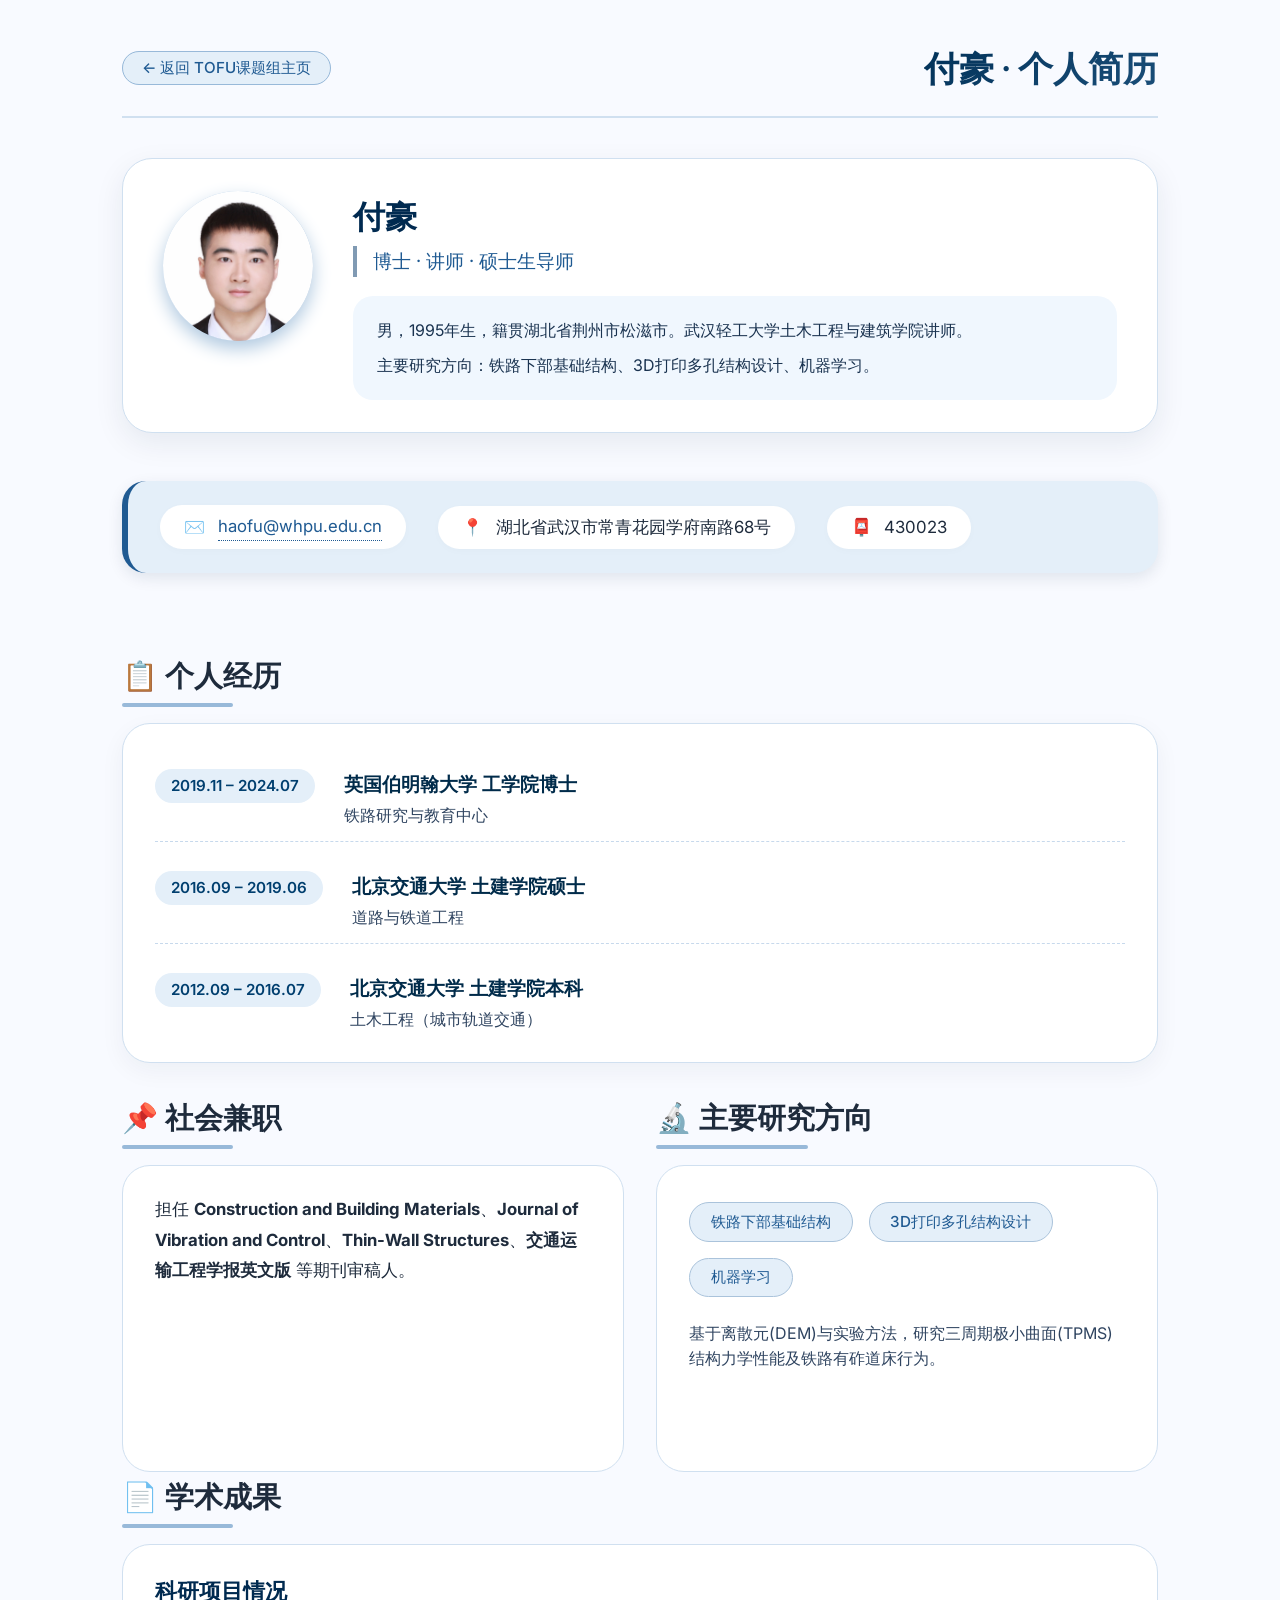
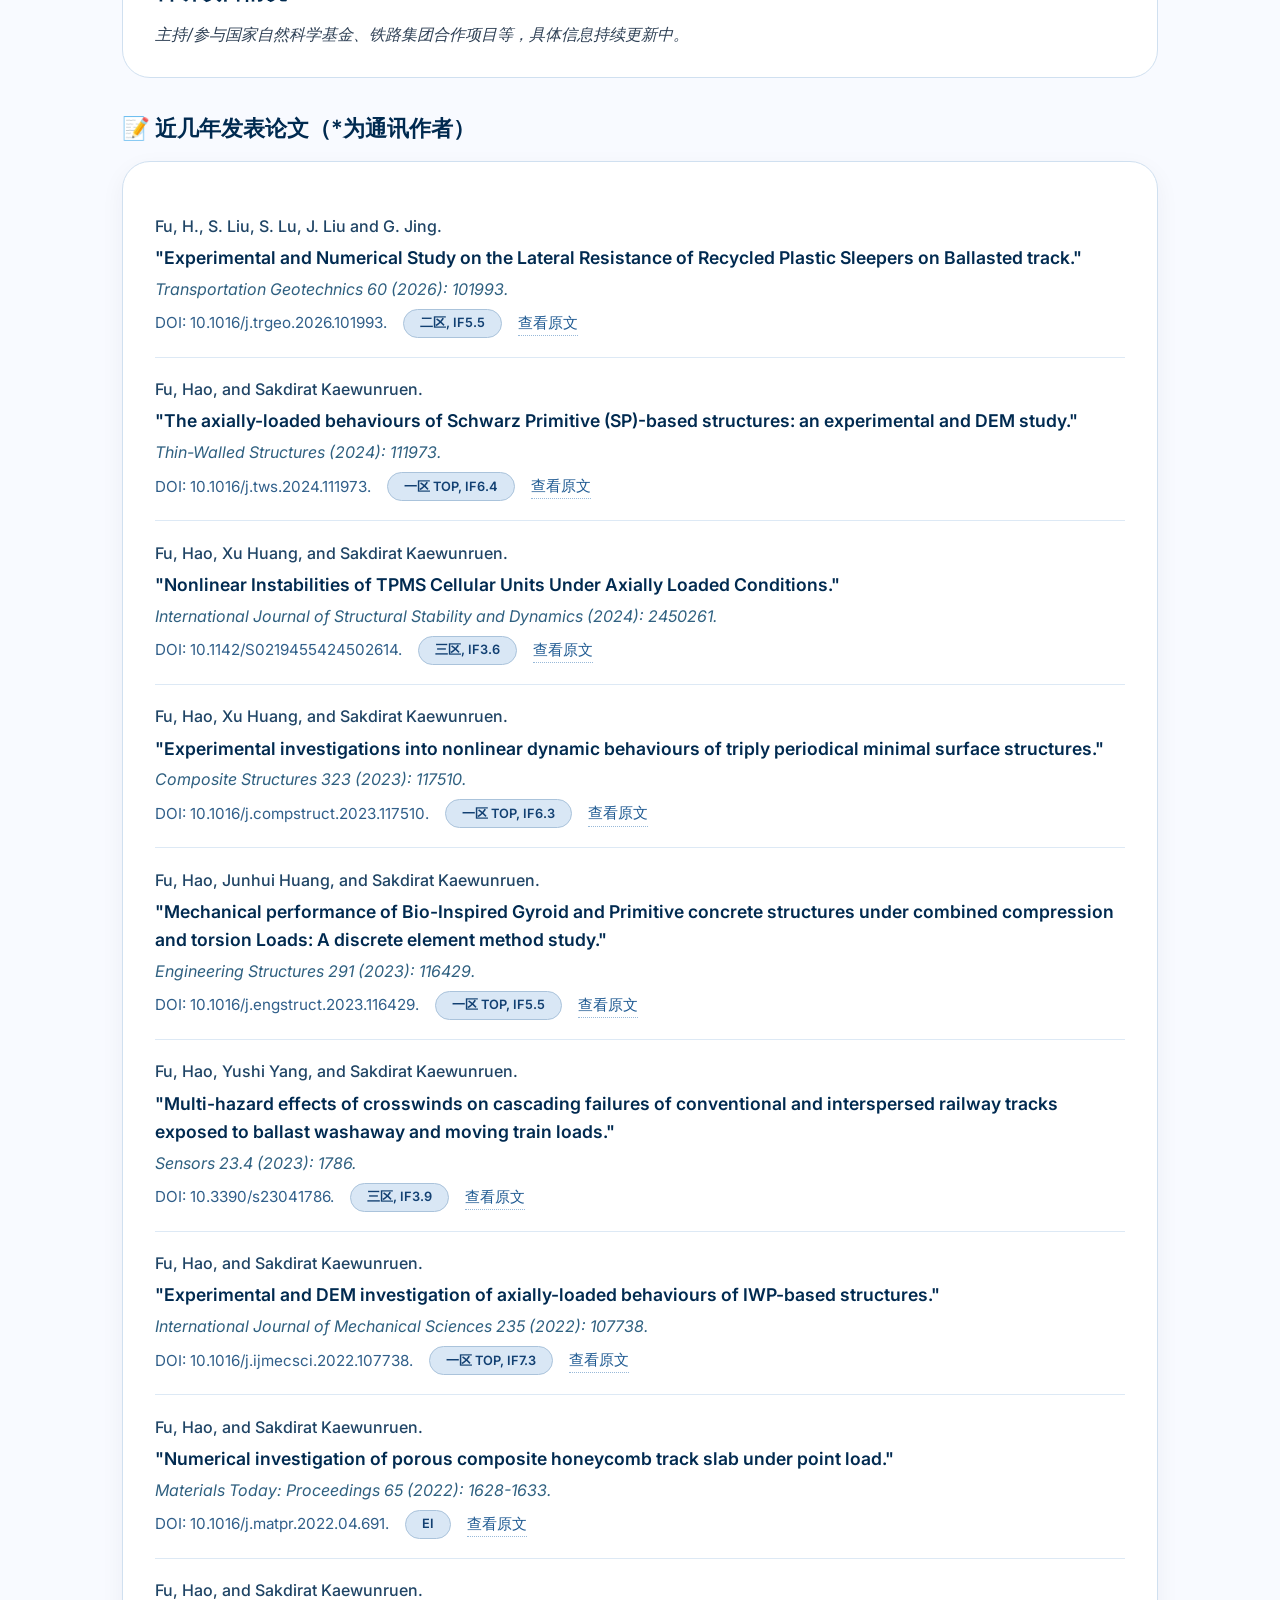
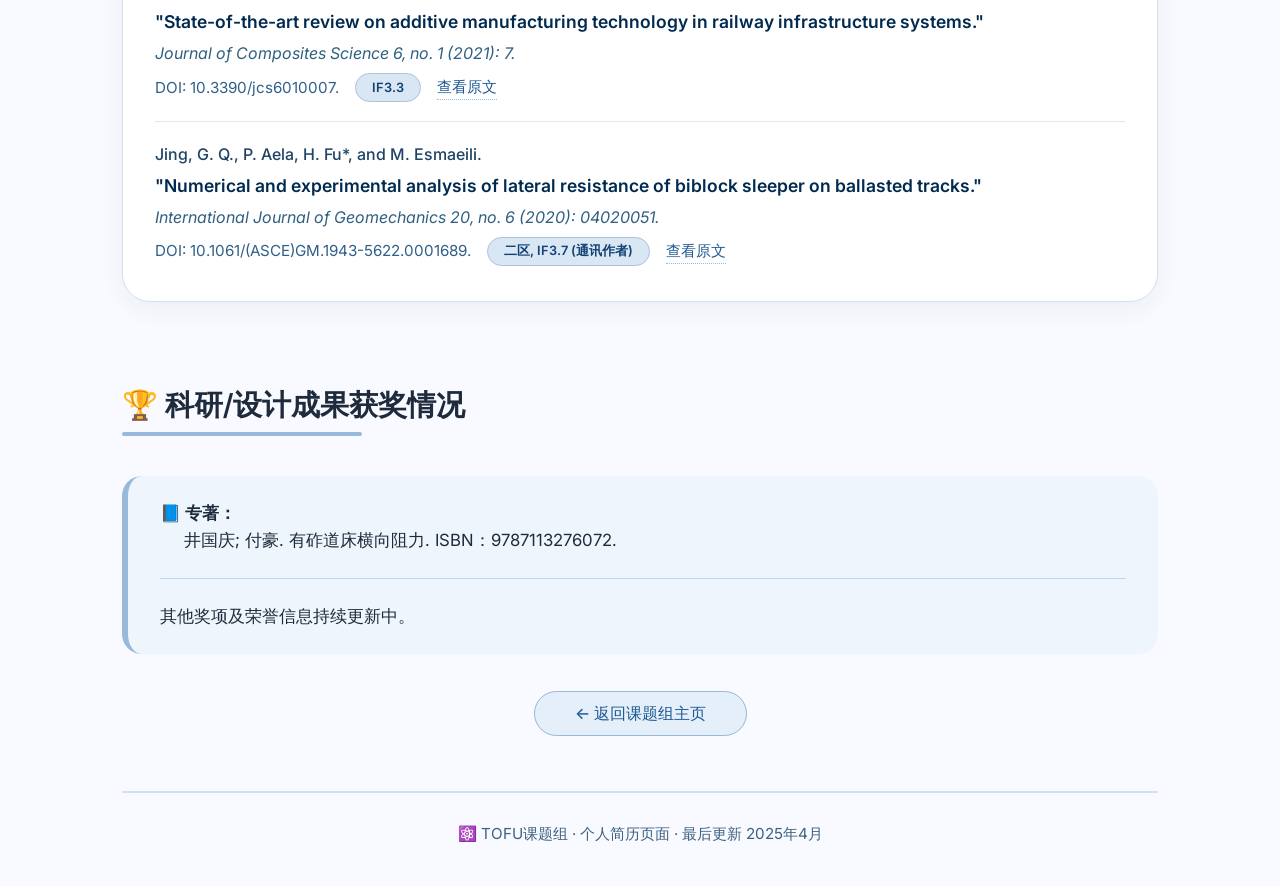
==== CV/fuhao.html @ 88d1ca28 "Update fuhao.html" ====
<!DOCTYPE html>
<html lang="en">
<head>
    <meta charset="UTF-8">
    <meta name="viewport" content="width=device-width, initial-scale=1.0">
    <title>付豪 · 个人简历 | TOFU课题组</title>
    <!-- 学术感字体 -->
    <link rel="preconnect" href="https://fonts.googleapis.com">
    <link rel="preconnect" href="https://fonts.gstatic.com" crossorigin>
    <link href="https://fonts.googleapis.com/css2?family=Inter:opsz,wght@14..32,300..700&family=Source+Serif+4:opsz@8..60&display=swap" rel="stylesheet">
    <style>
        * {
            margin: 0;
            padding: 0;
            box-sizing: border-box;
        }
        body {
            font-family: 'Inter', sans-serif;
            background-color: #f8faff;
            color: #1e2b3c;
            line-height: 1.6;
            scroll-behavior: smooth;
        }
        .container {
            max-width: 1100px;
            margin: 0 auto;
            padding: 2.5rem 2rem;
        }
        /* 头部标识 & 返回链接 */
        .top-bar {
            display: flex;
            justify-content: space-between;
            align-items: center;
            margin-bottom: 2.5rem;
            border-bottom: 2px solid #d0e0f0;
            padding-bottom: 1.2rem;
        }
        .lab-home a {
            font-weight: 500;
            color: #1f5a92;
            text-decoration: none;
            background: #e4eff9;
            padding: 0.4rem 1.2rem;
            border-radius: 40px;
            font-size: 0.95rem;
            border: 1px solid #98b9d9;
            transition: 0.15s;
        }
        .lab-home a:hover {
            background: #1f5a92;
            color: white;
        }
        .page-title h1 {
            font-size: 2.2rem;
            font-weight: 600;
            background: linear-gradient(145deg, #003057, #1b4f7a);
            -webkit-background-clip: text;
            -webkit-text-fill-color: transparent;
            background-clip: text;
        }
        /* 名片区域 */
        .profile-header {
            display: flex;
            flex-wrap: wrap;
            gap: 2.5rem;
            margin-bottom: 3rem;
            background: white;
            border-radius: 30px;
            padding: 2rem 2.5rem;
            box-shadow: 0 10px 30px rgba(0,35,65,0.08);
            border: 1px solid #d0e0f0;
        }
        .profile-avatar {
            width: 150px;
            height: 150px;
            border-radius: 50%;
            background: linear-gradient(135deg, #b5d1ec, #779fc7);
            display: flex;
            align-items: center;
            justify-content: center;
            color: white;
            font-size: 4rem;
            font-weight: 400;
            box-shadow: 0 8px 18px #b0c9e0;
            flex-shrink: 0;
            overflow: hidden;
        }
        .profile-avatar img {
            width: 100%;
            height: 100%;
            object-fit: cover;
        }
        .profile-info {
            flex: 1;
        }
        .profile-info h2 {
            font-size: 2rem;
            font-weight: 600;
            margin-bottom: 0.3rem;
            color: #002a50;
        }
        .profile-info .subtitle {
            font-size: 1.2rem;
            color: #1f5a92;
            font-weight: 400;
            margin-bottom: 1.2rem;
            border-left: 4px solid #809ab3;
            padding-left: 1rem;
        }
        .profile-desc {
            background: #f0f7fe;
            padding: 1rem 1.5rem;
            border-radius: 20px;
            font-size: 1rem;
            color: #1a3350;
            line-height: 1.7;
        }
        .profile-desc p {
            margin: 0.3rem 0;
        }
        /* 联系方式卡片 */
        .contact-card {
            background: #e4eff9;
            border-radius: 24px;
            padding: 1.5rem 2rem;
            margin-bottom: 2.5rem;
            border-left: 6px solid #1f5a92;
            display: flex;
            flex-wrap: wrap;
            gap: 2rem;
            align-items: center;
            justify-content: flex-start;
            box-shadow: 0 5px 15px rgba(0,40,70,0.1);
        }
        .contact-item {
            display: flex;
            align-items: center;
            gap: 0.8rem;
            font-size: 1.05rem;
            background: white;
            padding: 0.5rem 1.5rem;
            border-radius: 40px;
            box-shadow: 0 2px 8px rgba(0,0,0,0.02);
        }
        .contact-item span:first-child {
            font-weight: 600;
            color: #003f6f;
        }
        .contact-item a {
            color: #1f5a92;
            text-decoration: none;
            border-bottom: 1px dotted;
        }
        .contact-item a:hover {
            color: #003057;
        }
        /* 通用章节 */
        .section-title {
            font-size: 1.8rem;
            font-weight: 600;
            margin: 2.5rem 0 1.5rem 0;
            position: relative;
            display: inline-block;
        }
        .section-title:after {
            content: '';
            position: absolute;
            bottom: -8px;
            left: 0;
            width: 70%;
            height: 4px;
            background: #98b9d9;
            border-radius: 4px;
        }
        /* 经历卡片 */
        .exp-grid {
            display: flex;
            flex-direction: column;
            gap: 1rem;
            background: white;
            border-radius: 28px;
            padding: 2rem 2rem 1rem;
            box-shadow: 0 8px 25px rgba(0,35,65,0.05);
            border: 1px solid #d0e0f0;
        }
        .exp-item {
            display: flex;
            gap: 1.8rem;
            padding: 0.8rem 0;
            border-bottom: 1px dashed #c7d9ec;
        }
        .exp-item:last-child {
            border-bottom: none;
        }
        .exp-date {
            min-width: 150px;
            font-weight: 600;
            color: #003f6f;
            background: #e4eff9;
            padding: 0.3rem 1rem;
            border-radius: 30px;
            height: fit-content;
            text-align: center;
            font-size: 0.95rem;
        }
        .exp-content {
            flex: 1;
        }
        .exp-content h3 {
            font-size: 1.2rem;
            font-weight: 600;
            margin-bottom: 0.2rem;
            color: #002b4a;
        }
        .exp-content p {
            color: #2f4460;
        }
        /* 研究方向标签 */
        .research-tags {
            display: flex;
            flex-wrap: wrap;
            gap: 1rem;
            margin-top: 0.5rem;
        }
        .tag {
            background: #e4eff9;
            color: #1f5a92;
            padding: 0.4rem 1.3rem;
            border-radius: 40px;
            font-weight: 500;
            font-size: 0.95rem;
            border: 1px solid #aac3db;
        }
        /* 论文列表 */
        .papers-list {
            background: white;
            border-radius: 28px;
            padding: 2rem 2rem 1rem;
            box-shadow: 0 8px 25px rgba(0,35,65,0.05);
            border: 1px solid #d0e0f0;
        }
        .paper-item {
            padding: 1.2rem 0;
            border-bottom: 1px solid #dde9f5;
        }
        .paper-item:last-child {
            border-bottom: none;
        }
        .paper-authors {
            font-weight: 500;
            color: #1f4465;
        }
        .paper-title {
            font-size: 1.1rem;
            font-weight: 600;
            color: #002a50;
            margin: 0.3rem 0;
        }
        .paper-journal {
            color: #2f6080;
            font-style: italic;
        }
        .paper-meta {
            margin-top: 0.4rem;
            font-size: 0.95rem;
            color: #305f8a;
            display: flex;
            flex-wrap: wrap;
            gap: 1rem;
            align-items: center;
        }
        .paper-meta a {
            color: #1f5a92;
            text-decoration: none;
            border-bottom: 1px dotted #98b9d9;
        }
        .paper-meta a:hover {
            color: #003057;
        }
        .badge {
            background: #d9e7f5;
            color: #124072;
            font-size: 0.8rem;
            font-weight: 600;
            padding: 0.2rem 1rem;
            border-radius: 20px;
            display: inline-block;
            border: 1px solid #aac3db;
        }
        /* 专著/获奖 */
        .honor-box {
            background: #eef5fc;
            border-radius: 20px;
            padding: 1.5rem 2rem;
            margin: 1.5rem 0 2.5rem;
            border-left: 6px solid #98b9d9;
            font-size: 1.05rem;
        }
        .footer {
            margin-top: 4rem;
            border-top: 2px solid #d0e2f2;
            padding-top: 1.8rem;
            text-align: center;
            color: #3d6180;
            font-size: 0.95rem;
        }
        hr {
            border: none;
            border-top: 1px solid #c0d6ec;
            margin: 1.5rem 0;
        }
    </style>
</head>
<body>

<div class="container">
    <!-- 顶部导航 -->
    <div class="top-bar">
        <div class="lab-home">
            <a href="../index.html">← 返回 TOFU课题组主页</a>
        </div>
        <div class="page-title">
            <h1>付豪 · 个人简历</h1>
        </div>
    </div>

    <!-- 基本资料卡 -->
    <div class="profile-header">
        <div class="profile-avatar">
            <!-- 如果有个性照片可替换下方地址 -->
 <img src="../images/fuhao.jpg" alt="付豪"> 
        </div>
        <div class="profile-info">
            <h2>付豪</h2>
            <div class="subtitle">博士 · 讲师 · 硕士生导师</div>
            <div class="profile-desc">
                <p>男，1995年生，籍贯湖北省荆州市松滋市。武汉轻工大学土木工程与建筑学院讲师。</p>
                <p style="margin-top:0.5rem;">主要研究方向：铁路下部基础结构、3D打印多孔结构设计、机器学习。</p>
            </div>
        </div>
    </div>

    <!-- 联系方式卡片 -->
    <div class="contact-card">
        <div class="contact-item"><span>✉️</span> <a href="mailto:haofu@whpu.edu.cn">haofu@whpu.edu.cn</a></div>
        <div class="contact-item"><span>📍</span> 湖北省武汉市常青花园学府南路68号</div>
        <div class="contact-item"><span>📮</span> 430023</div>
    </div>

    <!-- 个人经历 -->
    <h2 class="section-title">📋 个人经历</h2>
    <div class="exp-grid">
        <div class="exp-item">
            <div class="exp-date">2019.11 – 2024.07</div>
            <div class="exp-content"><h3>英国伯明翰大学 工学院博士</h3><p>铁路研究与教育中心</p></div>
        </div>
        <div class="exp-item">
            <div class="exp-date">2016.09 – 2019.06</div>
            <div class="exp-content"><h3>北京交通大学 土建学院硕士</h3><p>道路与铁道工程</p></div>
        </div>
        <div class="exp-item">
            <div class="exp-date">2012.09 – 2016.07</div>
            <div class="exp-content"><h3>北京交通大学 土建学院本科</h3><p>土木工程（城市轨道交通）</p></div>
        </div>
    </div>

    <!-- 社会兼职 + 研究方向（并排） -->
    <div style="display: flex; flex-wrap: wrap; gap: 2rem; margin: 2rem 0;">
        <div style="flex: 1; min-width: 280px;">
            <h2 class="section-title" style="margin-top: 0;">📌 社会兼职</h2>
            <div style="background: white; border-radius: 28px; padding: 1.8rem 2rem; border: 1px solid #d0e0f0; height: 100%;">
                <p style="font-size: 1.05rem; line-height: 1.8;">担任 <strong>Construction and Building Materials</strong>、<strong>Journal of Vibration and Control</strong>、<strong>Thin-Wall Structures</strong>、<strong>交通运输工程学报英文版</strong> 等期刊审稿人。</p>
            </div>
        </div>
        <div style="flex: 1; min-width: 280px;">
            <h2 class="section-title" style="margin-top: 0;">🔬 主要研究方向</h2>
            <div style="background: white; border-radius: 28px; padding: 1.8rem 2rem; border: 1px solid #d0e0f0; height: 100%;">
                <div class="research-tags">
                    <span class="tag">铁路下部基础结构</span>
                    <span class="tag">3D打印多孔结构设计</span>
                    <span class="tag">机器学习</span>
                </div>
                <p style="margin-top: 1.5rem; color: #2f4460;">基于离散元(DEM)与实验方法，研究三周期极小曲面(TPMS)结构力学性能及铁路有砟道床行为。</p>
            </div>
        </div>
    </div>

    <!-- 学术成果标题 -->
    <h2 class="section-title">📄 学术成果</h2>

    <!-- 科研项目 -->
    <div style="background: white; border-radius: 28px; padding: 1.8rem 2rem; margin-bottom: 2rem; border: 1px solid #d0e0f0;">
        <h3 style="font-size: 1.4rem; font-weight: 600; color: #002a50; margin-bottom: 0.8rem;">科研项目情况</h3>
        <p style="color: #2d3f54; font-style: italic;">主持/参与国家自然科学基金、铁路集团合作项目等，具体信息持续更新中。</p>
    </div>

    <!-- 论文列表 -->
    <h3 style="font-size: 1.4rem; font-weight: 600; color: #002a50; margin: 1.5rem 0 1rem;">📝 近几年发表论文（*为通讯作者）</h3>
    <div class="papers-list">
        <!-- 1 -->
        <div class="paper-item">
            <div class="paper-authors">Fu, H., S. Liu, S. Lu, J. Liu and G. Jing.</div>
            <div class="paper-title">"Experimental and Numerical Study on the Lateral Resistance of Recycled Plastic Sleepers on Ballasted track."</div>
            <div class="paper-journal">Transportation Geotechnics 60 (2026): 101993.</div>
            <div class="paper-meta">DOI: 10.1016/j.trgeo.2026.101993. <span class="badge">二区, IF5.5</span> <a href="https://doi.org/10.1016/j.trgeo.2026.101993" target="_blank">查看原文</a></div>
        </div>
        <div class="paper-item">
            <div class="paper-authors">Fu, Hao, and Sakdirat Kaewunruen.</div>
            <div class="paper-title">"The axially-loaded behaviours of Schwarz Primitive (SP)-based structures: an experimental and DEM study."</div>
            <div class="paper-journal">Thin-Walled Structures (2024): 111973.</div>
            <div class="paper-meta">DOI: 10.1016/j.tws.2024.111973. <span class="badge">一区 TOP, IF6.4</span> <a href="https://doi.org/10.1016/j.tws.2024.111973" target="_blank">查看原文</a></div>
        </div>

        <!-- 2 -->
        <div class="paper-item">
            <div class="paper-authors">Fu, Hao, Xu Huang, and Sakdirat Kaewunruen.</div>
            <div class="paper-title">"Nonlinear Instabilities of TPMS Cellular Units Under Axially Loaded Conditions."</div>
            <div class="paper-journal">International Journal of Structural Stability and Dynamics (2024): 2450261.</div>
            <div class="paper-meta">DOI: 10.1142/S0219455424502614. <span class="badge">三区, IF3.6</span> <a href="https://doi.org/10.1142/S0219455424502614" target="_blank">查看原文</a></div>
        </div>
        <!-- 3 -->
        <div class="paper-item">
            <div class="paper-authors">Fu, Hao, Xu Huang, and Sakdirat Kaewunruen.</div>
            <div class="paper-title">"Experimental investigations into nonlinear dynamic behaviours of triply periodical minimal surface structures."</div>
            <div class="paper-journal">Composite Structures 323 (2023): 117510.</div>
            <div class="paper-meta">DOI: 10.1016/j.compstruct.2023.117510. <span class="badge">一区 TOP, IF6.3</span> <a href="https://doi.org/10.1016/j.compstruct.2023.117510" target="_blank">查看原文</a></div>
        </div>
        <!-- 4 -->
        <div class="paper-item">
            <div class="paper-authors">Fu, Hao, Junhui Huang, and Sakdirat Kaewunruen.</div>
            <div class="paper-title">"Mechanical performance of Bio-Inspired Gyroid and Primitive concrete structures under combined compression and torsion Loads: A discrete element method study."</div>
            <div class="paper-journal">Engineering Structures 291 (2023): 116429.</div>
            <div class="paper-meta">DOI: 10.1016/j.engstruct.2023.116429. <span class="badge">一区 TOP, IF5.5</span> <a href="https://doi.org/10.1016/j.engstruct.2023.116429" target="_blank">查看原文</a></div>
        </div>
        <!-- 5 -->
        <div class="paper-item">
            <div class="paper-authors">Fu, Hao, Yushi Yang, and Sakdirat Kaewunruen.</div>
            <div class="paper-title">"Multi-hazard effects of crosswinds on cascading failures of conventional and interspersed railway tracks exposed to ballast washaway and moving train loads."</div>
            <div class="paper-journal">Sensors 23.4 (2023): 1786.</div>
            <div class="paper-meta">DOI: 10.3390/s23041786. <span class="badge">三区, IF3.9</span> <a href="https://doi.org/10.3390/s23041786" target="_blank">查看原文</a></div>
        </div>
        <!-- 6 -->
        <div class="paper-item">
            <div class="paper-authors">Fu, Hao, and Sakdirat Kaewunruen.</div>
            <div class="paper-title">"Experimental and DEM investigation of axially-loaded behaviours of IWP-based structures."</div>
            <div class="paper-journal">International Journal of Mechanical Sciences 235 (2022): 107738.</div>
            <div class="paper-meta">DOI: 10.1016/j.ijmecsci.2022.107738. <span class="badge">一区 TOP, IF7.3</span> <a href="https://doi.org/10.1016/j.ijmecsci.2022.107738" target="_blank">查看原文</a></div>
        </div>
        <!-- 7 -->
        <div class="paper-item">
            <div class="paper-authors">Fu, Hao, and Sakdirat Kaewunruen.</div>
            <div class="paper-title">"Numerical investigation of porous composite honeycomb track slab under point load."</div>
            <div class="paper-journal">Materials Today: Proceedings 65 (2022): 1628-1633.</div>
            <div class="paper-meta">DOI: 10.1016/j.matpr.2022.04.691. <span class="badge">EI</span> <a href="https://doi.org/10.1016/j.matpr.2022.04.691" target="_blank">查看原文</a></div>
        </div>
        <!-- 8 -->
        <div class="paper-item">
            <div class="paper-authors">Fu, Hao, and Sakdirat Kaewunruen.</div>
            <div class="paper-title">"State-of-the-art review on additive manufacturing technology in railway infrastructure systems."</div>
            <div class="paper-journal">Journal of Composites Science 6, no. 1 (2021): 7.</div>
            <div class="paper-meta">DOI: 10.3390/jcs6010007. <span class="badge">IF3.3</span> <a href="https://doi.org/10.3390/jcs6010007" target="_blank">查看原文</a></div>
        </div>
        <!-- 9 通讯作者 -->
        <div class="paper-item">
            <div class="paper-authors">Jing, G. Q., P. Aela, H. Fu*, and M. Esmaeili.</div>
            <div class="paper-title">"Numerical and experimental analysis of lateral resistance of biblock sleeper on ballasted tracks."</div>
            <div class="paper-journal">International Journal of Geomechanics 20, no. 6 (2020): 04020051.</div>
            <div class="paper-meta">DOI: 10.1061/(ASCE)GM.1943-5622.0001689. <span class="badge">二区, IF3.7 (通讯作者)</span> <a href="https://doi.org/10.1061/(ASCE)GM.1943-5622.0001689" target="_blank">查看原文</a></div>
        </div>
    </div>

    <!-- 专著/获奖 -->
    <div style="margin: 2.5rem 0;">
        <h2 class="section-title">🏆 科研/设计成果获奖情况</h2>
        <div class="honor-box">
            <p style="font-weight: 600;">📘 专著：</p>
            <p style="margin-left: 1.5rem;">井国庆; 付豪. 有砟道床横向阻力. ISBN：9787113276072.</p>
            <hr>
            <p>其他奖项及荣誉信息持续更新中。</p>
        </div>
    </div>

    <!-- 返回链接 -->
    <div style="text-align: center; margin: 3rem 0 1rem;">
        <a href="../index.html" style="background: #e4eff9; color: #1f5a92; padding: 0.7rem 2.5rem; border-radius: 40px; text-decoration: none; font-weight: 500; border: 1px solid #98b9d9; transition: 0.2s;">← 返回课题组主页</a>
    </div>

    <!-- 页脚 -->
    <footer class="footer">
        ⚛️ TOFU课题组 · 个人简历页面 · 最后更新 2025年4月
    </footer>
</div>

<!-- 可选的移动端优化 -->
<style>
    @media (max-width: 650px) {
        .container { padding: 1.5rem 1rem; }
        .profile-header { flex-direction: column; align-items: center; text-align: center; }
        .profile-info .subtitle { border-left: none; border-top: 2px solid #809ab3; padding-top: 0.5rem; }
        .exp-item { flex-direction: column; gap: 0.3rem; }
        .exp-date { align-self: flex-start; }
        .contact-card { flex-direction: column; align-items: flex-start; }
        .paper-meta { flex-wrap: wrap; }
    }
</style>

</body>
</html>
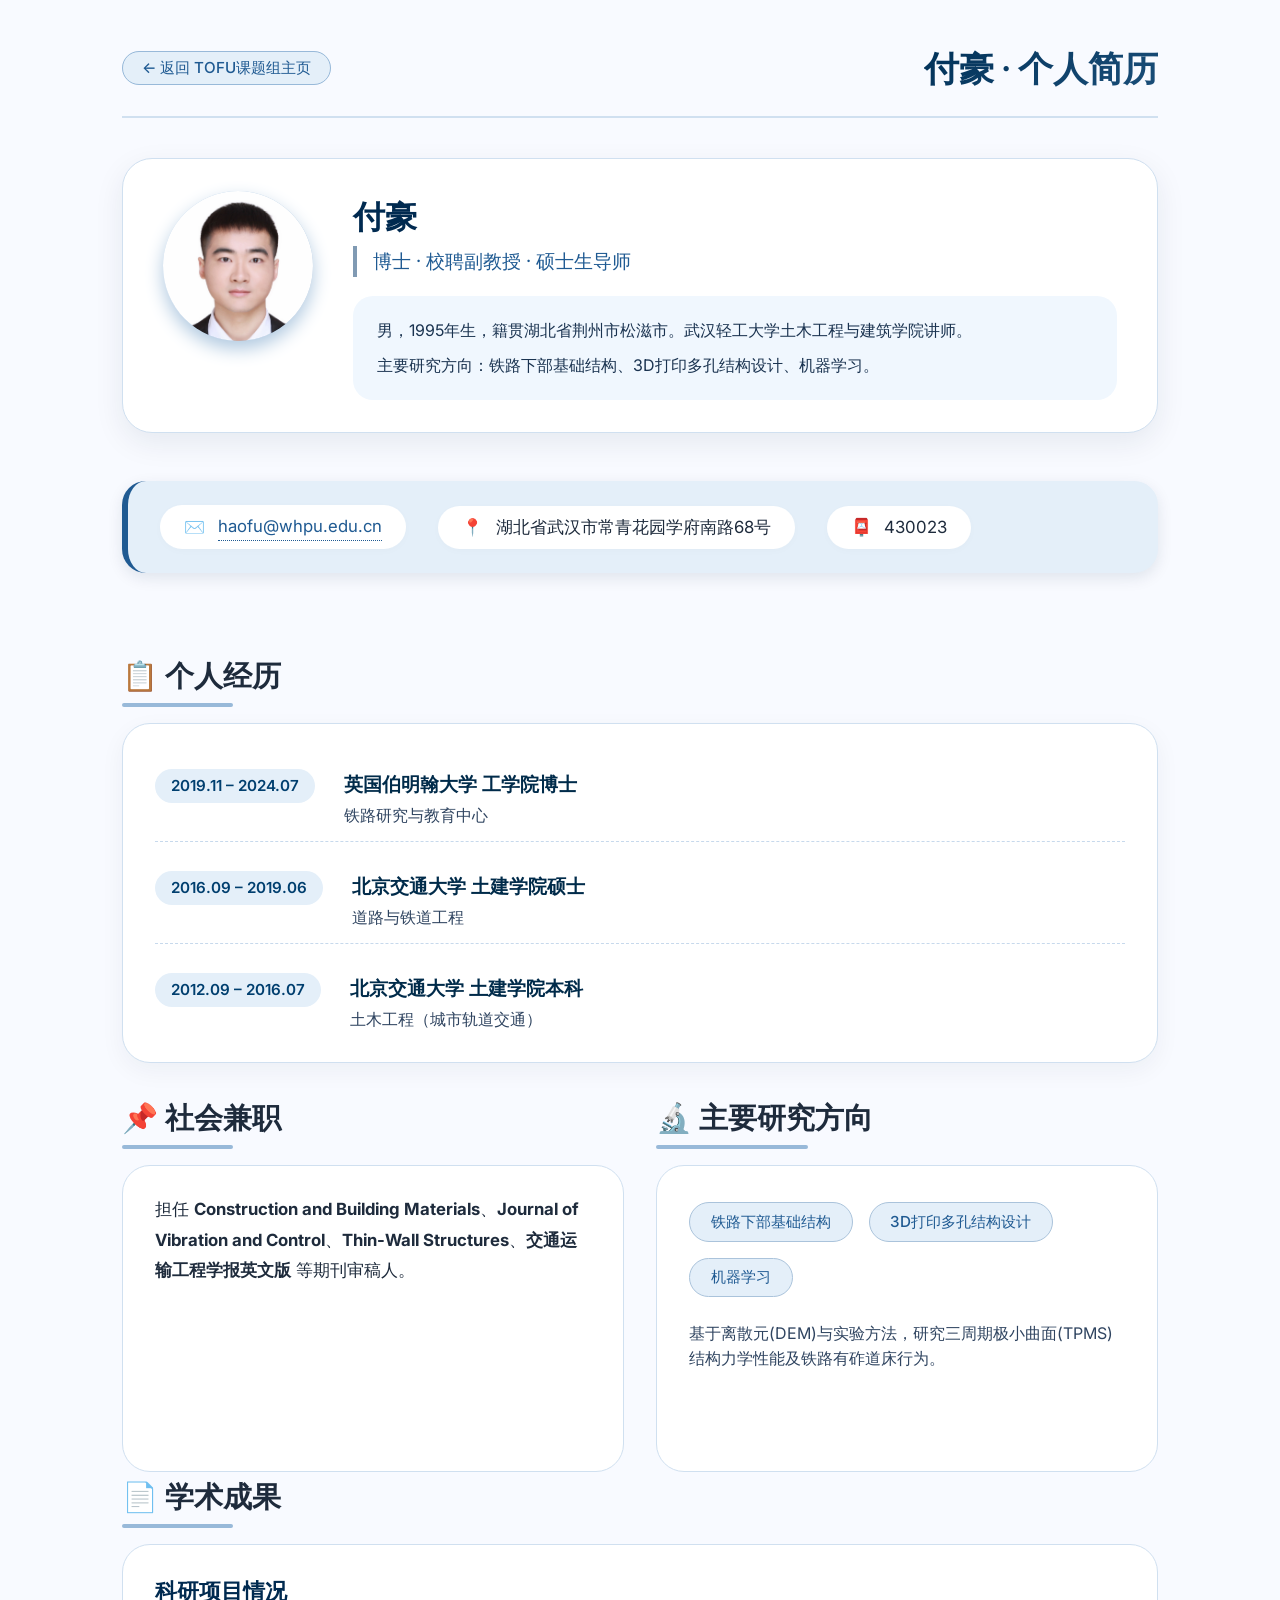
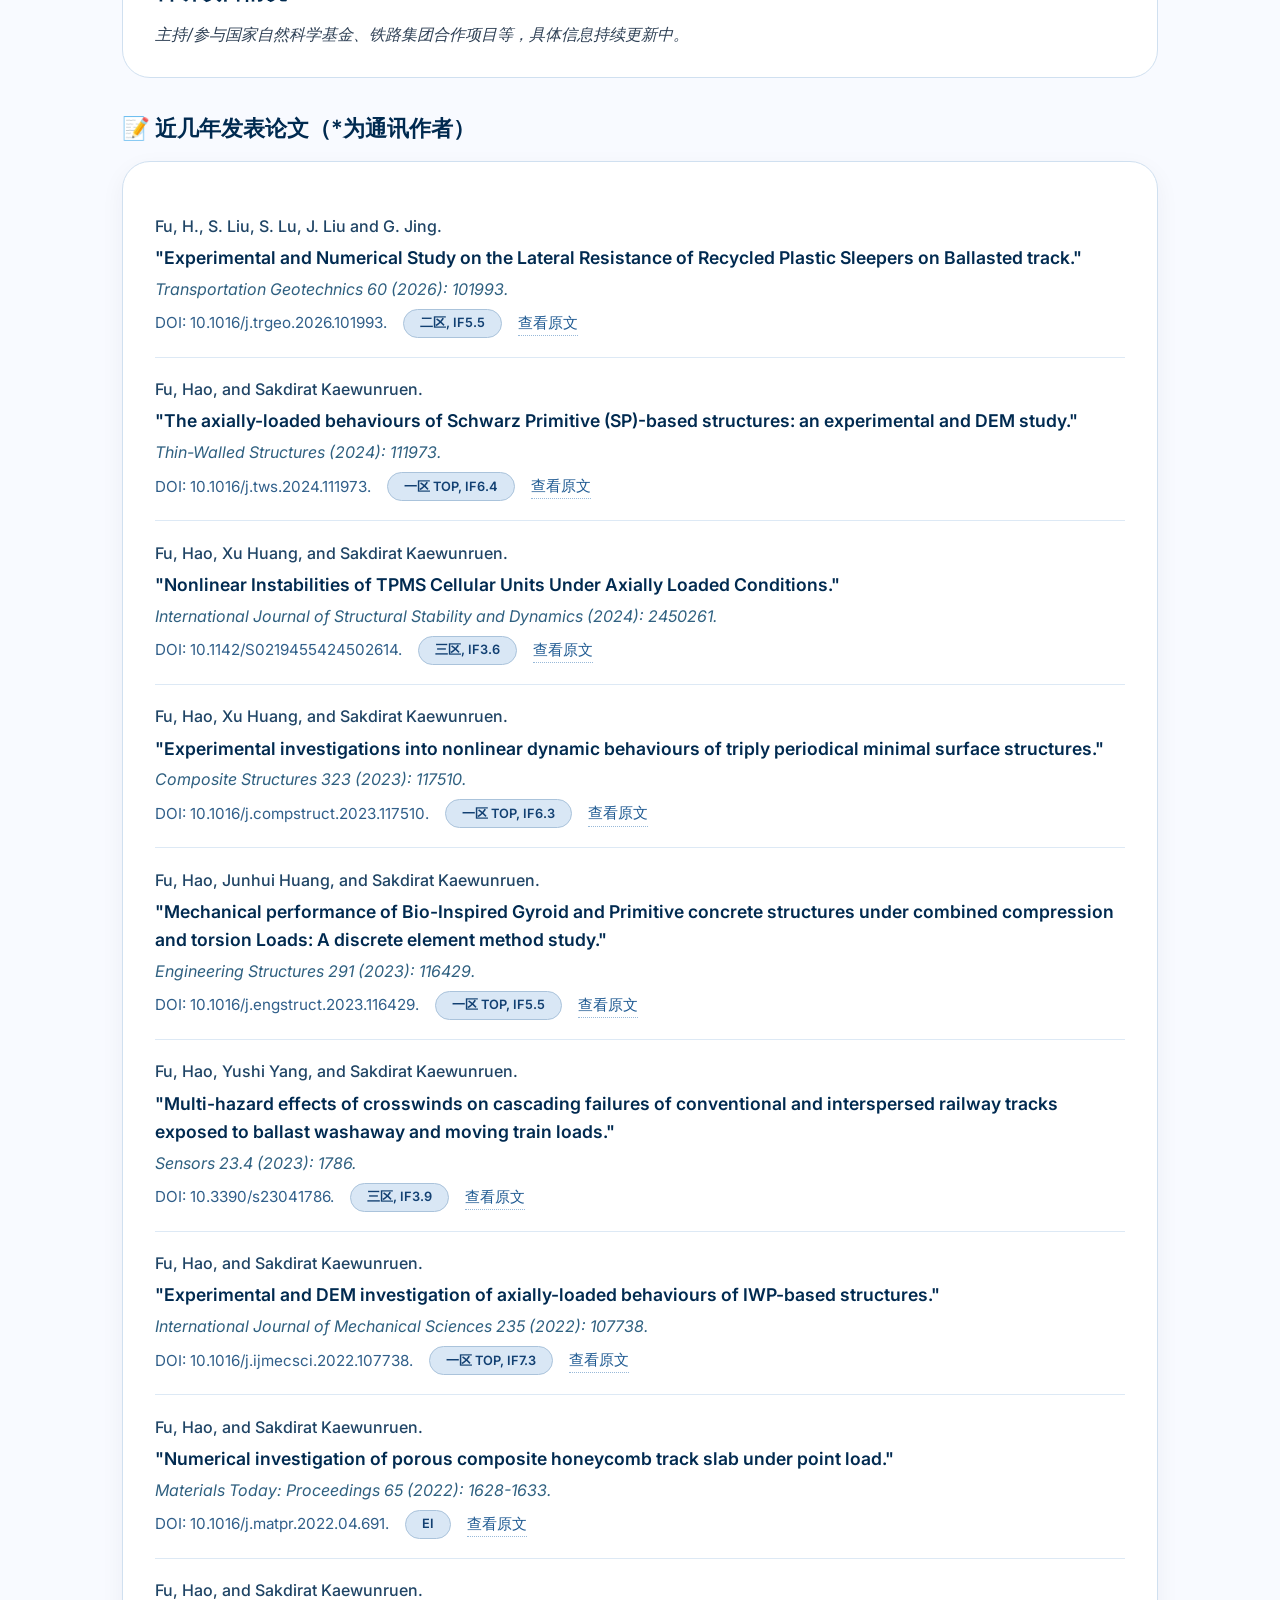
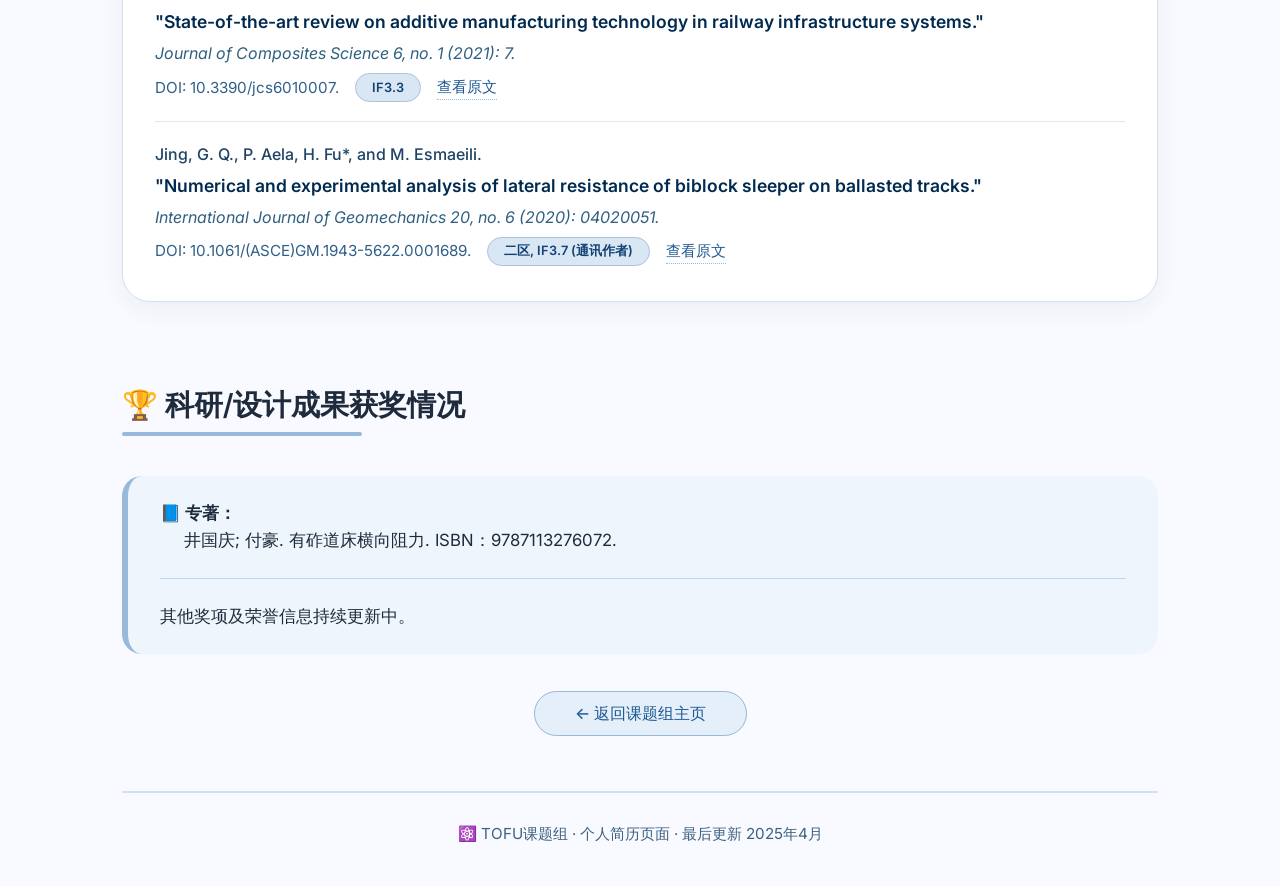
==== commit 6d810126: "Update subtitle for profile information" ====
--- a/CV/fuhao.html
+++ b/CV/fuhao.html
@@ -332,7 +332,7 @@
         </div>
         <div class="profile-info">
             <h2>付豪</h2>
-            <div class="subtitle">博士 · 讲师 · 硕士生导师</div>
+            <div class="subtitle">博士 · 校聘副教授 · 硕士生导师</div>
             <div class="profile-desc">
                 <p>男，1995年生，籍贯湖北省荆州市松滋市。武汉轻工大学土木工程与建筑学院讲师。</p>
                 <p style="margin-top:0.5rem;">主要研究方向：铁路下部基础结构、3D打印多孔结构设计、机器学习。</p>
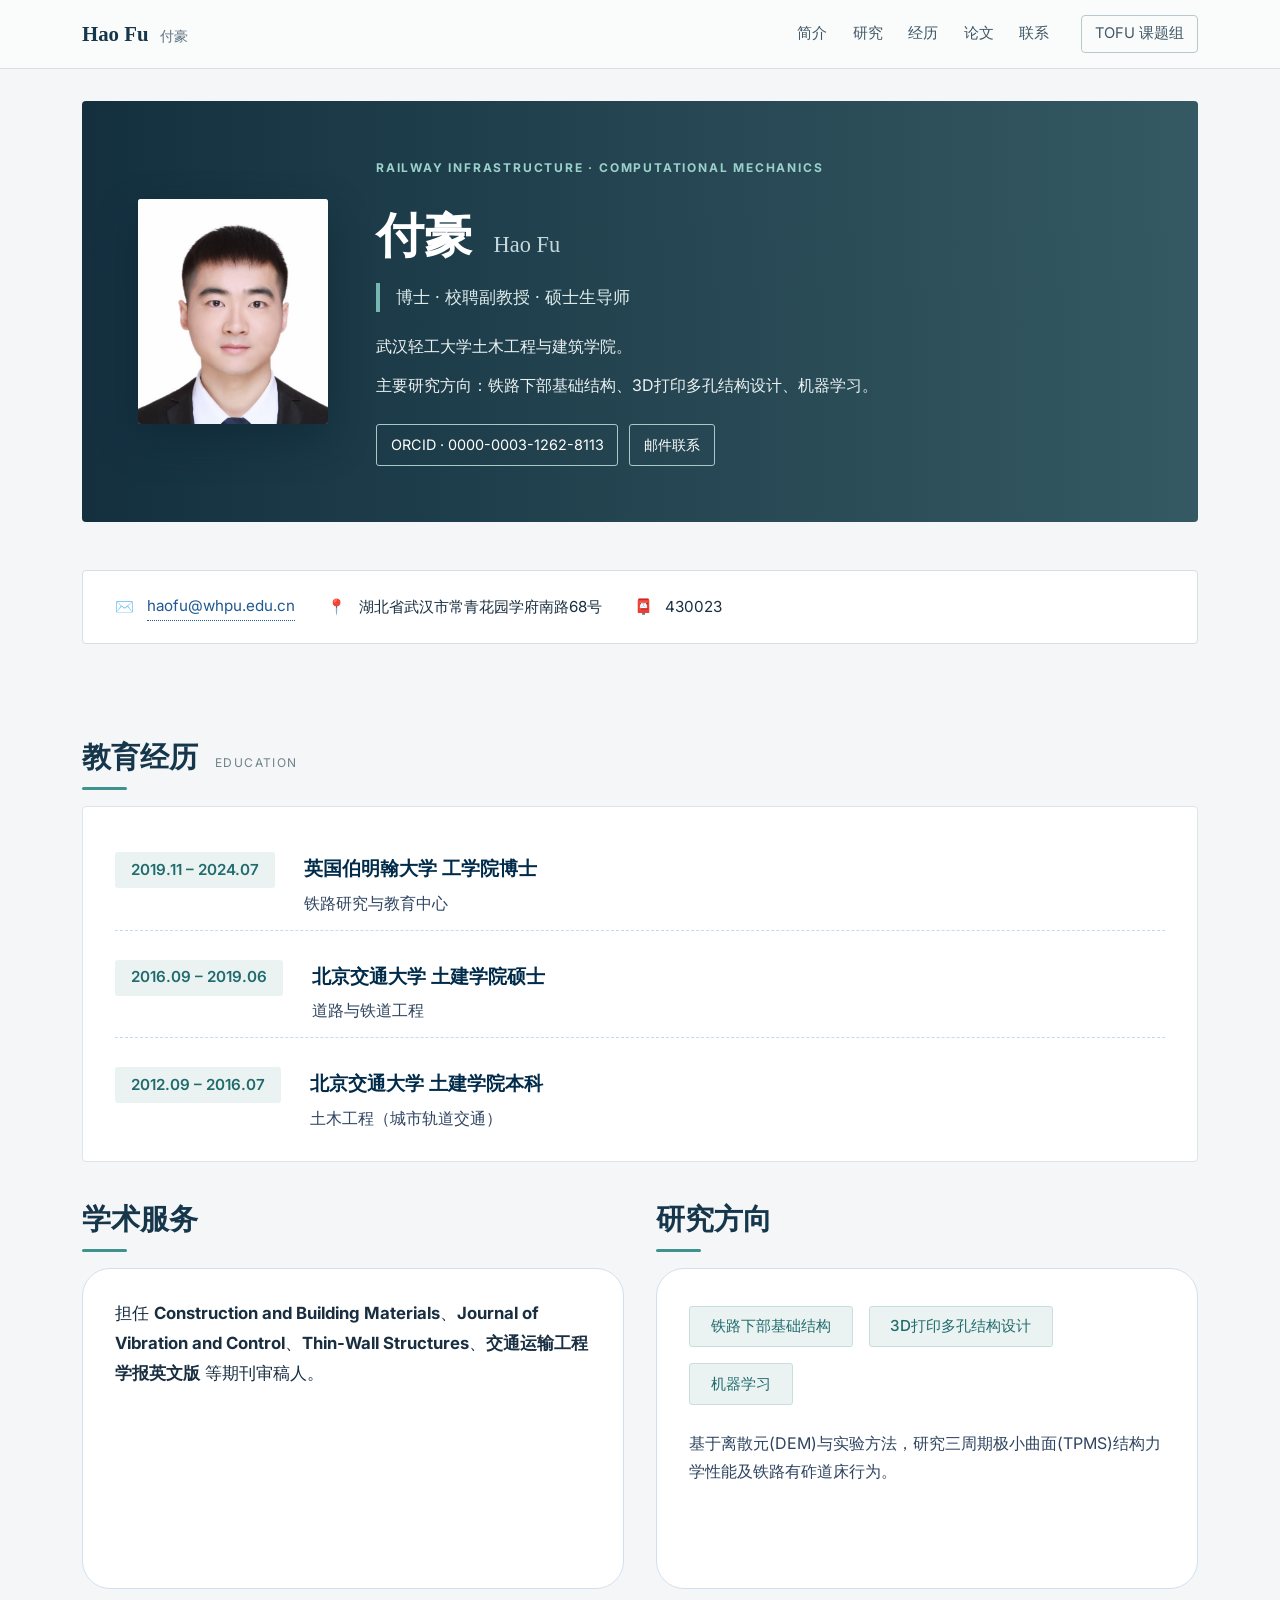
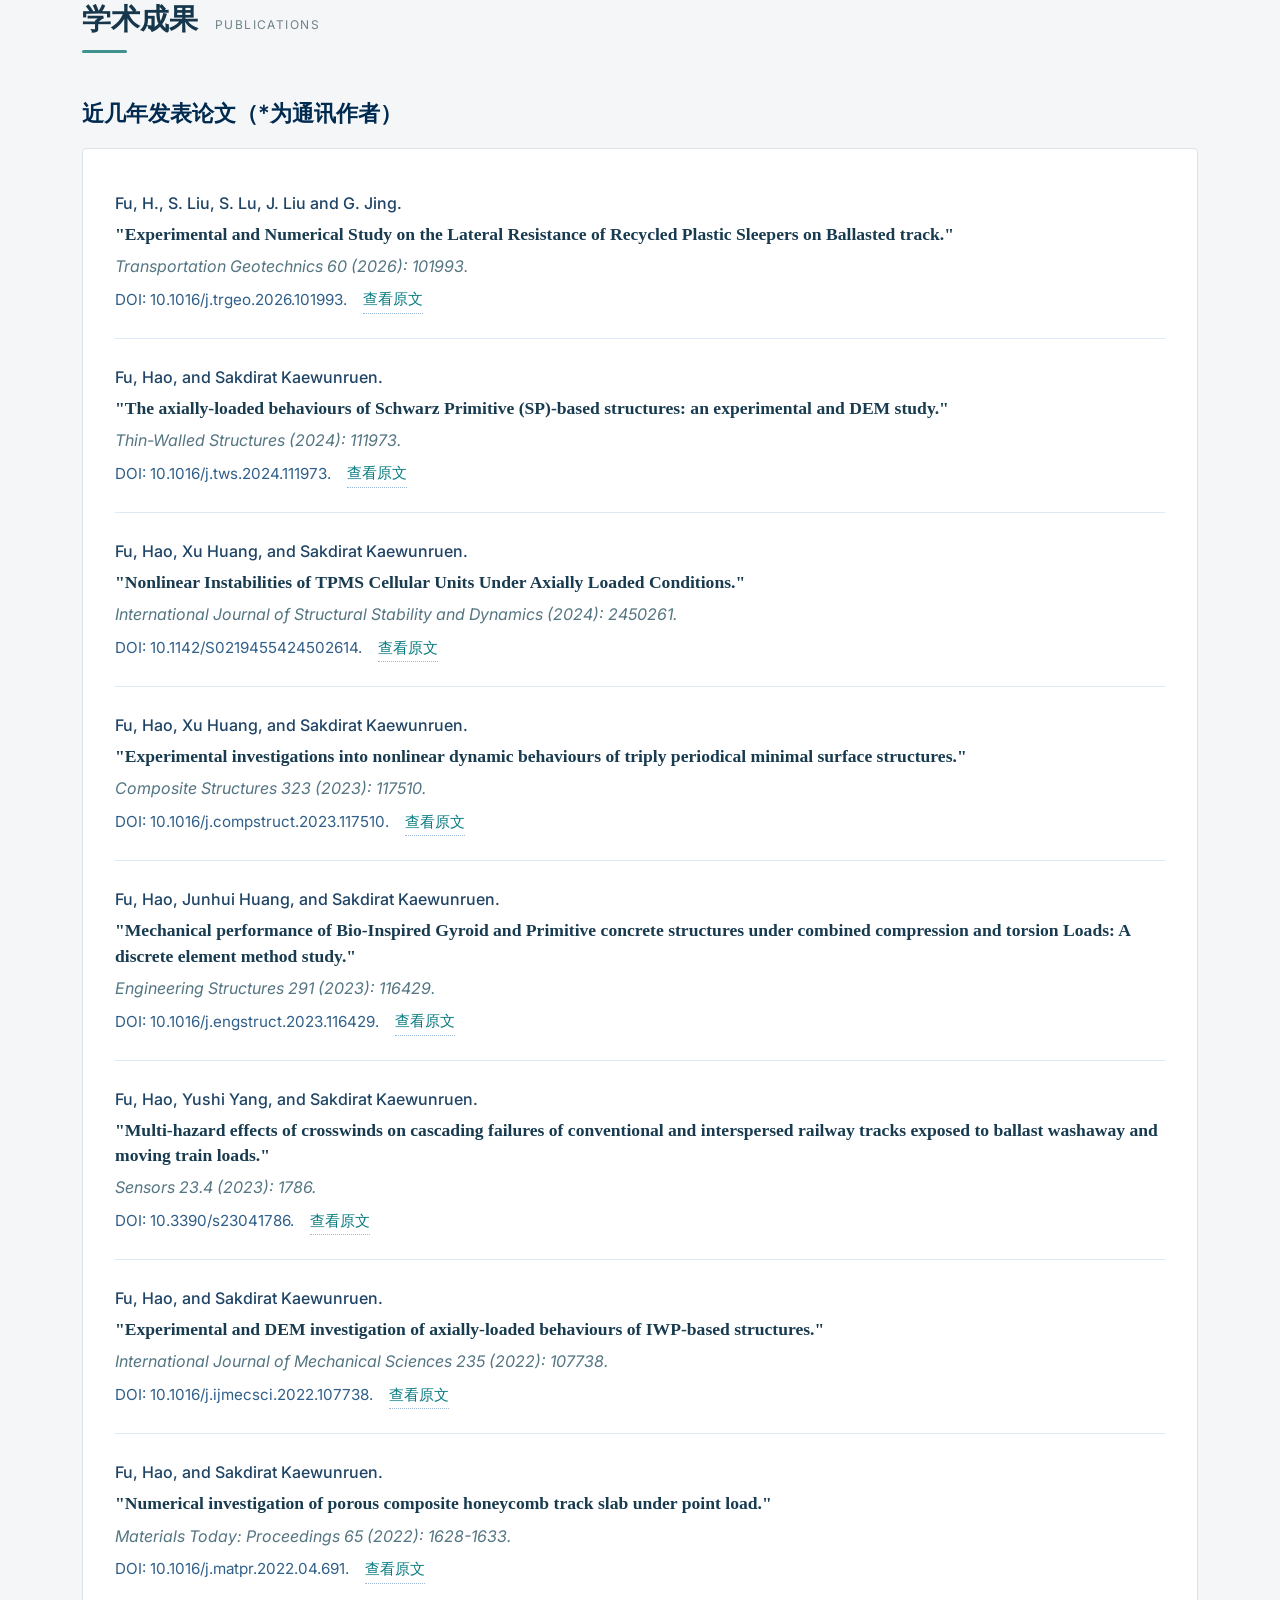
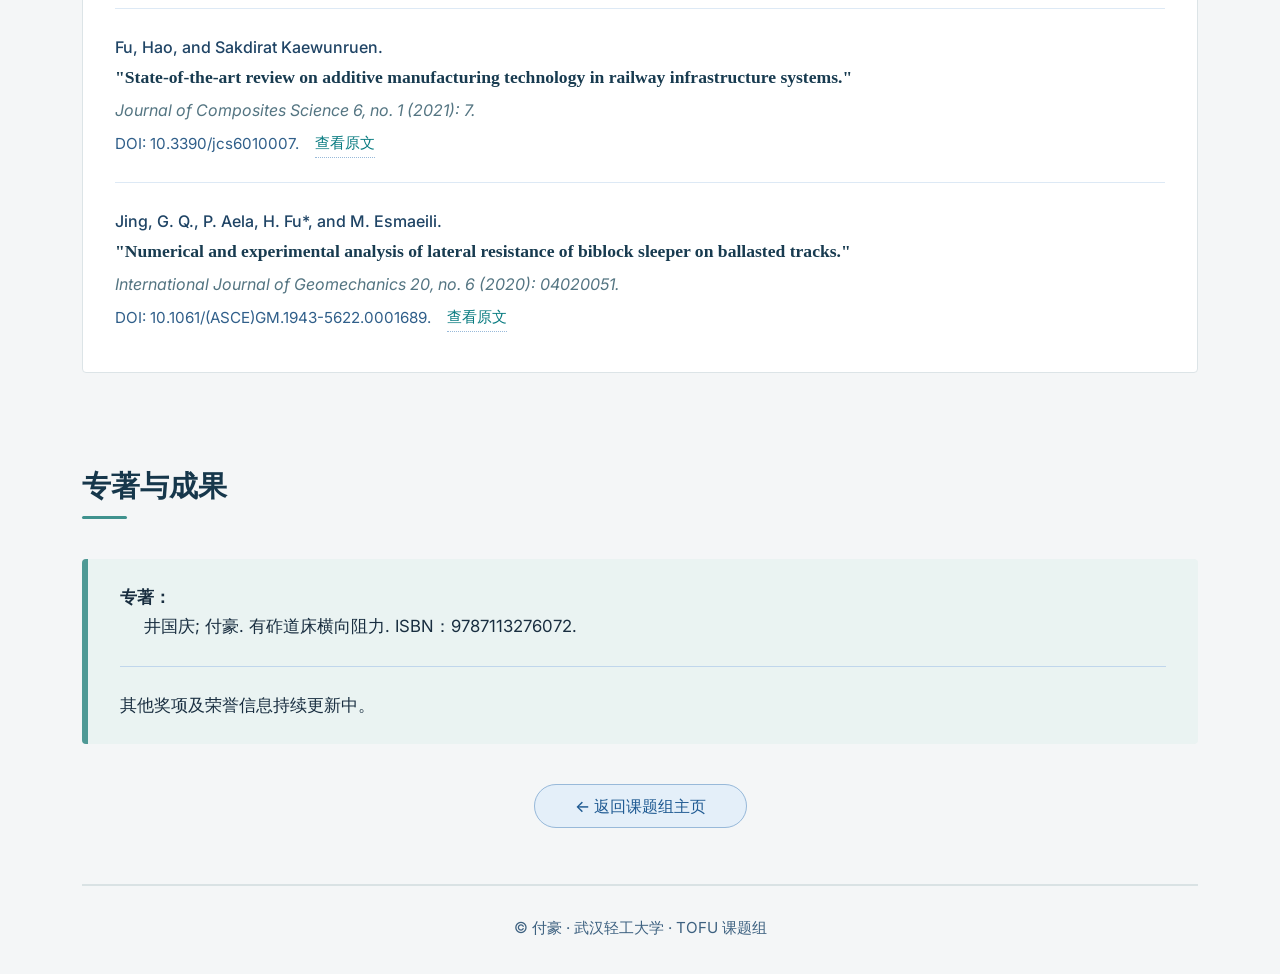
==== commit e32e3e70: "Redesign Hao Fu academic profile" ====
--- a/CV/fuhao.html
+++ b/CV/fuhao.html
@@ -1,9 +1,9 @@
 <!DOCTYPE html>
-<html lang="en">
+<html lang="zh-CN">
 <head>
     <meta charset="UTF-8">
     <meta name="viewport" content="width=device-width, initial-scale=1.0">
-    <title>付豪 · 个人简历 | TOFU课题组</title>
+    <title>付豪 Hao Fu | 铁路工程与结构研究</title><meta name="description" content="付豪的学术主页：铁路基础设施、多孔结构与计算力学研究。">
     <!-- 学术感字体 -->
     <link rel="preconnect" href="https://fonts.googleapis.com">
     <link rel="preconnect" href="https://fonts.gstatic.com" crossorigin>
@@ -313,7 +313,7 @@
 </head>
 <body>
 
-<div class="container">
+<header class="site-header"><div class="nav-inner"><a class="brand" href="#top">Hao Fu <span>付豪</span></a><nav aria-label="页面导航"><a href="#about">简介</a><a href="#research">研究</a><a href="#education">经历</a><a href="#publications">论文</a><a href="#contact">联系</a></nav><a class="lab-link" href="../index.html">TOFU 课题组</a></div></header><div class="container" id="top">
     <!-- 顶部导航 -->
     <div class="top-bar">
         <div class="lab-home">
@@ -325,30 +325,30 @@
     </div>
 
     <!-- 基本资料卡 -->
-    <div class="profile-header">
+    <div class="profile-header" id="about">
         <div class="profile-avatar">
             <!-- 如果有个性照片可替换下方地址 -->
  <img src="../images/fuhao.jpg" alt="付豪"> 
         </div>
         <div class="profile-info">
-            <h2>付豪</h2>
+            <p class="eyebrow">RAILWAY INFRASTRUCTURE · COMPUTATIONAL MECHANICS</p><h2>付豪 <span class="english-name">Hao Fu</span></h2>
             <div class="subtitle">博士 · 校聘副教授 · 硕士生导师</div>
             <div class="profile-desc">
-                <p>男，1995年生，籍贯湖北省荆州市松滋市。武汉轻工大学土木工程与建筑学院讲师。</p>
+                <p>武汉轻工大学土木工程与建筑学院。</p>
                 <p style="margin-top:0.5rem;">主要研究方向：铁路下部基础结构、3D打印多孔结构设计、机器学习。</p>
-            </div>
+            </div><div class="profile-actions"><a href="https://orcid.org/0000-0003-1262-8113" target="_blank" rel="noopener noreferrer">ORCID · 0000-0003-1262-8113</a><a href="mailto:haofu@whpu.edu.cn">邮件联系</a></div>
         </div>
     </div>
 
     <!-- 联系方式卡片 -->
-    <div class="contact-card">
+    <div class="contact-card" id="contact">
         <div class="contact-item"><span>✉️</span> <a href="mailto:haofu@whpu.edu.cn">haofu@whpu.edu.cn</a></div>
         <div class="contact-item"><span>📍</span> 湖北省武汉市常青花园学府南路68号</div>
         <div class="contact-item"><span>📮</span> 430023</div>
     </div>
 
     <!-- 个人经历 -->
-    <h2 class="section-title">📋 个人经历</h2>
+    <h2 class="section-title" id="education">教育经历 <small>Education</small></h2>
     <div class="exp-grid">
         <div class="exp-item">
             <div class="exp-date">2019.11 – 2024.07</div>
@@ -367,13 +367,13 @@
     <!-- 社会兼职 + 研究方向（并排） -->
     <div style="display: flex; flex-wrap: wrap; gap: 2rem; margin: 2rem 0;">
         <div style="flex: 1; min-width: 280px;">
-            <h2 class="section-title" style="margin-top: 0;">📌 社会兼职</h2>
+            <h2 class="section-title" style="margin-top: 0;">学术服务</h2>
             <div style="background: white; border-radius: 28px; padding: 1.8rem 2rem; border: 1px solid #d0e0f0; height: 100%;">
                 <p style="font-size: 1.05rem; line-height: 1.8;">担任 <strong>Construction and Building Materials</strong>、<strong>Journal of Vibration and Control</strong>、<strong>Thin-Wall Structures</strong>、<strong>交通运输工程学报英文版</strong> 等期刊审稿人。</p>
             </div>
         </div>
         <div style="flex: 1; min-width: 280px;">
-            <h2 class="section-title" style="margin-top: 0;">🔬 主要研究方向</h2>
+            <h2 class="section-title" id="research" style="margin-top: 0;">研究方向</h2>
             <div style="background: white; border-radius: 28px; padding: 1.8rem 2rem; border: 1px solid #d0e0f0; height: 100%;">
                 <div class="research-tags">
                     <span class="tag">铁路下部基础结构</span>
@@ -386,29 +386,23 @@
     </div>
 
     <!-- 学术成果标题 -->
-    <h2 class="section-title">📄 学术成果</h2>
-
-    <!-- 科研项目 -->
-    <div style="background: white; border-radius: 28px; padding: 1.8rem 2rem; margin-bottom: 2rem; border: 1px solid #d0e0f0;">
-        <h3 style="font-size: 1.4rem; font-weight: 600; color: #002a50; margin-bottom: 0.8rem;">科研项目情况</h3>
-        <p style="color: #2d3f54; font-style: italic;">主持/参与国家自然科学基金、铁路集团合作项目等，具体信息持续更新中。</p>
-    </div>
+    <h2 class="section-title" id="publications">学术成果 <small>Publications</small></h2>
 
     <!-- 论文列表 -->
-    <h3 style="font-size: 1.4rem; font-weight: 600; color: #002a50; margin: 1.5rem 0 1rem;">📝 近几年发表论文（*为通讯作者）</h3>
+    <h3 style="font-size: 1.4rem; font-weight: 600; color: #002a50; margin: 1.5rem 0 1rem;">近几年发表论文（*为通讯作者）</h3>
     <div class="papers-list">
         <!-- 1 -->
         <div class="paper-item">
             <div class="paper-authors">Fu, H., S. Liu, S. Lu, J. Liu and G. Jing.</div>
             <div class="paper-title">"Experimental and Numerical Study on the Lateral Resistance of Recycled Plastic Sleepers on Ballasted track."</div>
             <div class="paper-journal">Transportation Geotechnics 60 (2026): 101993.</div>
-            <div class="paper-meta">DOI: 10.1016/j.trgeo.2026.101993. <span class="badge">二区, IF5.5</span> <a href="https://doi.org/10.1016/j.trgeo.2026.101993" target="_blank">查看原文</a></div>
+            <div class="paper-meta">DOI: 10.1016/j.trgeo.2026.101993.  <a href="https://doi.org/10.1016/j.trgeo.2026.101993" target="_blank">查看原文</a></div>
         </div>
         <div class="paper-item">
             <div class="paper-authors">Fu, Hao, and Sakdirat Kaewunruen.</div>
             <div class="paper-title">"The axially-loaded behaviours of Schwarz Primitive (SP)-based structures: an experimental and DEM study."</div>
             <div class="paper-journal">Thin-Walled Structures (2024): 111973.</div>
-            <div class="paper-meta">DOI: 10.1016/j.tws.2024.111973. <span class="badge">一区 TOP, IF6.4</span> <a href="https://doi.org/10.1016/j.tws.2024.111973" target="_blank">查看原文</a></div>
+            <div class="paper-meta">DOI: 10.1016/j.tws.2024.111973.  <a href="https://doi.org/10.1016/j.tws.2024.111973" target="_blank">查看原文</a></div>
         </div>
 
         <!-- 2 -->
@@ -416,64 +410,64 @@
             <div class="paper-authors">Fu, Hao, Xu Huang, and Sakdirat Kaewunruen.</div>
             <div class="paper-title">"Nonlinear Instabilities of TPMS Cellular Units Under Axially Loaded Conditions."</div>
             <div class="paper-journal">International Journal of Structural Stability and Dynamics (2024): 2450261.</div>
-            <div class="paper-meta">DOI: 10.1142/S0219455424502614. <span class="badge">三区, IF3.6</span> <a href="https://doi.org/10.1142/S0219455424502614" target="_blank">查看原文</a></div>
+            <div class="paper-meta">DOI: 10.1142/S0219455424502614.  <a href="https://doi.org/10.1142/S0219455424502614" target="_blank">查看原文</a></div>
         </div>
         <!-- 3 -->
         <div class="paper-item">
             <div class="paper-authors">Fu, Hao, Xu Huang, and Sakdirat Kaewunruen.</div>
             <div class="paper-title">"Experimental investigations into nonlinear dynamic behaviours of triply periodical minimal surface structures."</div>
             <div class="paper-journal">Composite Structures 323 (2023): 117510.</div>
-            <div class="paper-meta">DOI: 10.1016/j.compstruct.2023.117510. <span class="badge">一区 TOP, IF6.3</span> <a href="https://doi.org/10.1016/j.compstruct.2023.117510" target="_blank">查看原文</a></div>
+            <div class="paper-meta">DOI: 10.1016/j.compstruct.2023.117510.  <a href="https://doi.org/10.1016/j.compstruct.2023.117510" target="_blank">查看原文</a></div>
         </div>
         <!-- 4 -->
         <div class="paper-item">
             <div class="paper-authors">Fu, Hao, Junhui Huang, and Sakdirat Kaewunruen.</div>
             <div class="paper-title">"Mechanical performance of Bio-Inspired Gyroid and Primitive concrete structures under combined compression and torsion Loads: A discrete element method study."</div>
             <div class="paper-journal">Engineering Structures 291 (2023): 116429.</div>
-            <div class="paper-meta">DOI: 10.1016/j.engstruct.2023.116429. <span class="badge">一区 TOP, IF5.5</span> <a href="https://doi.org/10.1016/j.engstruct.2023.116429" target="_blank">查看原文</a></div>
+            <div class="paper-meta">DOI: 10.1016/j.engstruct.2023.116429.  <a href="https://doi.org/10.1016/j.engstruct.2023.116429" target="_blank">查看原文</a></div>
         </div>
         <!-- 5 -->
         <div class="paper-item">
             <div class="paper-authors">Fu, Hao, Yushi Yang, and Sakdirat Kaewunruen.</div>
             <div class="paper-title">"Multi-hazard effects of crosswinds on cascading failures of conventional and interspersed railway tracks exposed to ballast washaway and moving train loads."</div>
             <div class="paper-journal">Sensors 23.4 (2023): 1786.</div>
-            <div class="paper-meta">DOI: 10.3390/s23041786. <span class="badge">三区, IF3.9</span> <a href="https://doi.org/10.3390/s23041786" target="_blank">查看原文</a></div>
+            <div class="paper-meta">DOI: 10.3390/s23041786.  <a href="https://doi.org/10.3390/s23041786" target="_blank">查看原文</a></div>
         </div>
         <!-- 6 -->
         <div class="paper-item">
             <div class="paper-authors">Fu, Hao, and Sakdirat Kaewunruen.</div>
             <div class="paper-title">"Experimental and DEM investigation of axially-loaded behaviours of IWP-based structures."</div>
             <div class="paper-journal">International Journal of Mechanical Sciences 235 (2022): 107738.</div>
-            <div class="paper-meta">DOI: 10.1016/j.ijmecsci.2022.107738. <span class="badge">一区 TOP, IF7.3</span> <a href="https://doi.org/10.1016/j.ijmecsci.2022.107738" target="_blank">查看原文</a></div>
+            <div class="paper-meta">DOI: 10.1016/j.ijmecsci.2022.107738.  <a href="https://doi.org/10.1016/j.ijmecsci.2022.107738" target="_blank">查看原文</a></div>
         </div>
         <!-- 7 -->
         <div class="paper-item">
             <div class="paper-authors">Fu, Hao, and Sakdirat Kaewunruen.</div>
             <div class="paper-title">"Numerical investigation of porous composite honeycomb track slab under point load."</div>
             <div class="paper-journal">Materials Today: Proceedings 65 (2022): 1628-1633.</div>
-            <div class="paper-meta">DOI: 10.1016/j.matpr.2022.04.691. <span class="badge">EI</span> <a href="https://doi.org/10.1016/j.matpr.2022.04.691" target="_blank">查看原文</a></div>
+            <div class="paper-meta">DOI: 10.1016/j.matpr.2022.04.691.  <a href="https://doi.org/10.1016/j.matpr.2022.04.691" target="_blank">查看原文</a></div>
         </div>
         <!-- 8 -->
         <div class="paper-item">
             <div class="paper-authors">Fu, Hao, and Sakdirat Kaewunruen.</div>
             <div class="paper-title">"State-of-the-art review on additive manufacturing technology in railway infrastructure systems."</div>
             <div class="paper-journal">Journal of Composites Science 6, no. 1 (2021): 7.</div>
-            <div class="paper-meta">DOI: 10.3390/jcs6010007. <span class="badge">IF3.3</span> <a href="https://doi.org/10.3390/jcs6010007" target="_blank">查看原文</a></div>
+            <div class="paper-meta">DOI: 10.3390/jcs6010007.  <a href="https://doi.org/10.3390/jcs6010007" target="_blank">查看原文</a></div>
         </div>
         <!-- 9 通讯作者 -->
         <div class="paper-item">
             <div class="paper-authors">Jing, G. Q., P. Aela, H. Fu*, and M. Esmaeili.</div>
             <div class="paper-title">"Numerical and experimental analysis of lateral resistance of biblock sleeper on ballasted tracks."</div>
             <div class="paper-journal">International Journal of Geomechanics 20, no. 6 (2020): 04020051.</div>
-            <div class="paper-meta">DOI: 10.1061/(ASCE)GM.1943-5622.0001689. <span class="badge">二区, IF3.7 (通讯作者)</span> <a href="https://doi.org/10.1061/(ASCE)GM.1943-5622.0001689" target="_blank">查看原文</a></div>
+            <div class="paper-meta">DOI: 10.1061/(ASCE)GM.1943-5622.0001689.  <a href="https://doi.org/10.1061/(ASCE)GM.1943-5622.0001689" target="_blank">查看原文</a></div>
         </div>
     </div>
 
     <!-- 专著/获奖 -->
     <div style="margin: 2.5rem 0;">
-        <h2 class="section-title">🏆 科研/设计成果获奖情况</h2>
+        <h2 class="section-title">专著与成果</h2>
         <div class="honor-box">
-            <p style="font-weight: 600;">📘 专著：</p>
+            <p style="font-weight: 600;">专著：</p>
             <p style="margin-left: 1.5rem;">井国庆; 付豪. 有砟道床横向阻力. ISBN：9787113276072.</p>
             <hr>
             <p>其他奖项及荣誉信息持续更新中。</p>
@@ -487,7 +481,7 @@
 
     <!-- 页脚 -->
     <footer class="footer">
-        ⚛️ TOFU课题组 · 个人简历页面 · 最后更新 2025年4月
+        © 付豪 · 武汉轻工大学 · TOFU 课题组
     </footer>
 </div>
 
@@ -504,5 +498,9 @@
     }
 </style>
 
-</body>
+<style>
+html{scroll-behavior:smooth;scroll-padding-top:85px}body{background:#f4f6f7;color:#192e40;font-family:Inter,"Microsoft YaHei",sans-serif;font-size:16px;line-height:1.75}.site-header{position:sticky;top:0;z-index:10;background:rgba(250,251,251,.96);border-bottom:1px solid #d9e1e5;backdrop-filter:blur(12px)}.nav-inner{max-width:1180px;margin:auto;min-height:68px;padding:0 2rem;display:flex;align-items:center;gap:2rem}.brand{font-family:Georgia,serif;font-weight:700;font-size:1.3rem;color:#15364b;text-decoration:none;white-space:nowrap}.brand span{font-family:Inter,sans-serif;font-size:.85rem;font-weight:500;color:#617584;margin-left:.4rem}.nav-inner nav{display:flex;gap:1.6rem;margin-left:auto}.nav-inner nav a,.lab-link{color:#405866;text-decoration:none;font-size:.92rem}.nav-inner a:hover{color:#087b80}.lab-link{border:1px solid #b8c9ce;border-radius:4px;padding:.35rem .8rem;white-space:nowrap}.container{max-width:1180px;padding:2rem}.top-bar{display:none}.profile-header{min-height:370px;align-items:center;gap:3rem;padding:3.5rem;border:0;border-radius:4px;box-shadow:none;color:white;background:linear-gradient(90deg,rgba(11,40,55,.96),rgba(16,59,68,.83)),url('../images/background/1.jpg') center/cover}.profile-avatar{width:190px;height:225px;border-radius:3px;box-shadow:0 16px 40px #071f2b66}.profile-info h2{font-family:Georgia,"Microsoft YaHei",serif;color:#fff;font-size:3rem}.english-name{font-size:1.4rem;font-weight:400;color:#c4d9dd;margin-left:.6rem}.eyebrow{color:#9bd1cb;font-size:.75rem;letter-spacing:.15em;font-weight:700;margin-bottom:1rem}.profile-info .subtitle{color:#dcebea;border-color:#76b7b1;font-size:1.05rem}.profile-desc{padding:0;background:transparent;color:#ecf2f3;line-height:1.9}.profile-actions{display:flex;flex-wrap:wrap;gap:.7rem;margin-top:1.5rem}.profile-actions a{color:white;text-decoration:none;border:1px solid #a5cbc8;padding:.45rem .85rem;border-radius:3px;font-size:.9rem}.profile-actions a:hover{background:#fff;color:#183f49}.contact-card{border:1px solid #d5e0e3;border-radius:4px;background:#fff;box-shadow:none;padding:1.2rem 1.5rem;gap:1rem}.contact-item{padding:.2rem .5rem;box-shadow:none;border-radius:0;font-size:.95rem}.section-title{font-family:Georgia,"Microsoft YaHei",serif;color:#16374b;font-size:1.8rem;margin:3rem 0 1.5rem}.section-title:after{background:#3f928e;width:45px;height:3px}.section-title small{font:400 .75rem Inter,sans-serif;letter-spacing:.12em;text-transform:uppercase;color:#70828b;margin-left:.6rem}.exp-grid,.papers-list{border-radius:4px;box-shadow:none;border-color:#dce4e7}.exp-date{border-radius:3px;background:#eaf3f2;color:#226b6d}.tag{background:#eaf3f2;color:#226b6d;border-color:#c7dfdc;border-radius:3px}.papers-list{padding:1rem 2rem}.paper-item{padding:1.5rem 0}.paper-title{font-family:Georgia,serif;color:#183b50;line-height:1.45}.paper-journal{color:#547582}.paper-meta a{color:#087b80}.honor-box{border-radius:4px;border-color:#4e9995;background:#eaf3f2}.footer{border-color:#d9e2e4}.profile-header~div[style] > div{border-radius:4px!important}.site-header a:focus-visible,.profile-actions a:focus-visible{outline:3px solid #ddaa54;outline-offset:3px}
+@media(max-width:700px){.nav-inner{padding:.8rem 1rem;gap:.8rem;flex-wrap:wrap}.nav-inner nav{order:3;overflow-x:auto;width:100%;gap:1.2rem;margin:0}.lab-link{margin-left:auto}.container{padding:1.2rem}.profile-header{align-items:flex-start;text-align:left;padding:2rem;gap:1.5rem;min-height:0}.profile-avatar{width:125px;height:150px}.profile-info h2{font-size:2.3rem}.profile-info .subtitle{border-top:0;border-left:3px solid #76b7b1;padding:.1rem 0 .1rem .8rem}.contact-card{gap:.4rem}.contact-item{overflow-wrap:anywhere}.exp-item{flex-direction:column}.papers-list{padding:1rem}.section-title{font-size:1.55rem}}
+@media(prefers-reduced-motion:reduce){html{scroll-behavior:auto}}
+</style></body>
 </html>
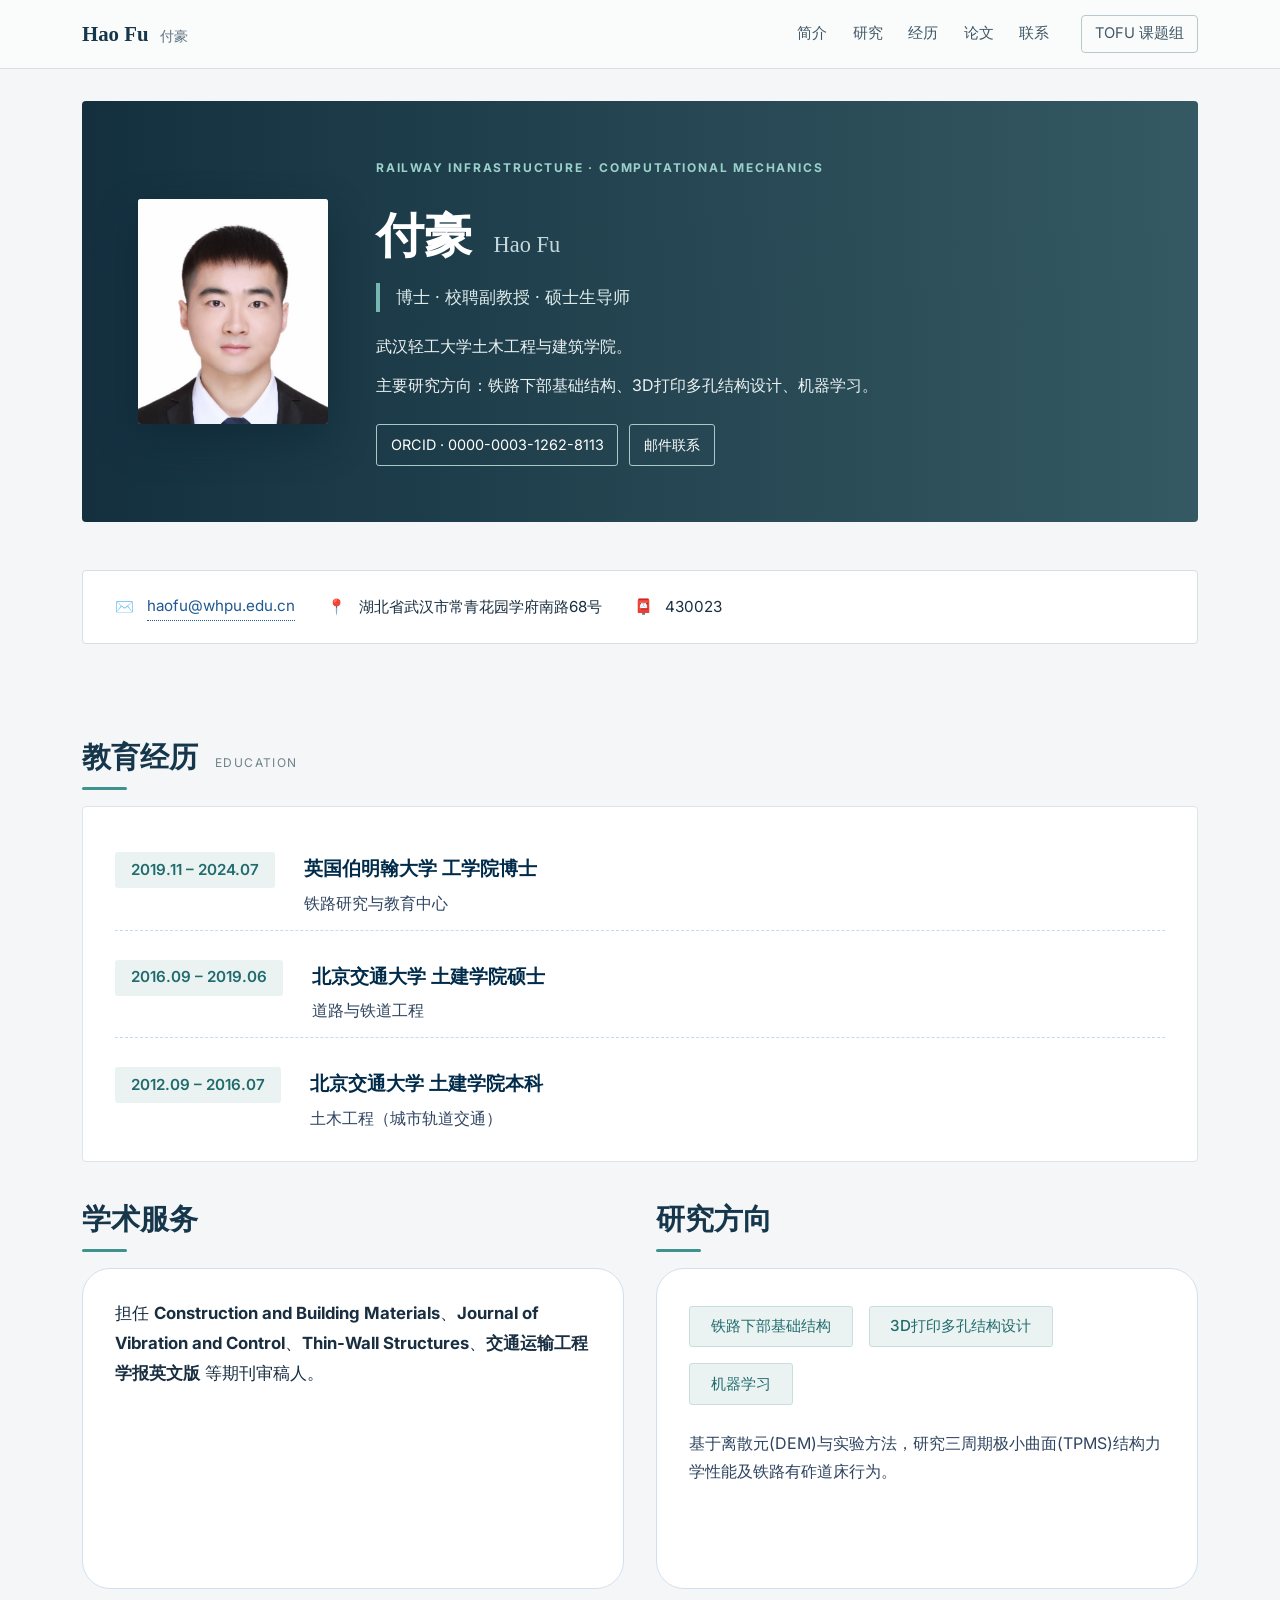
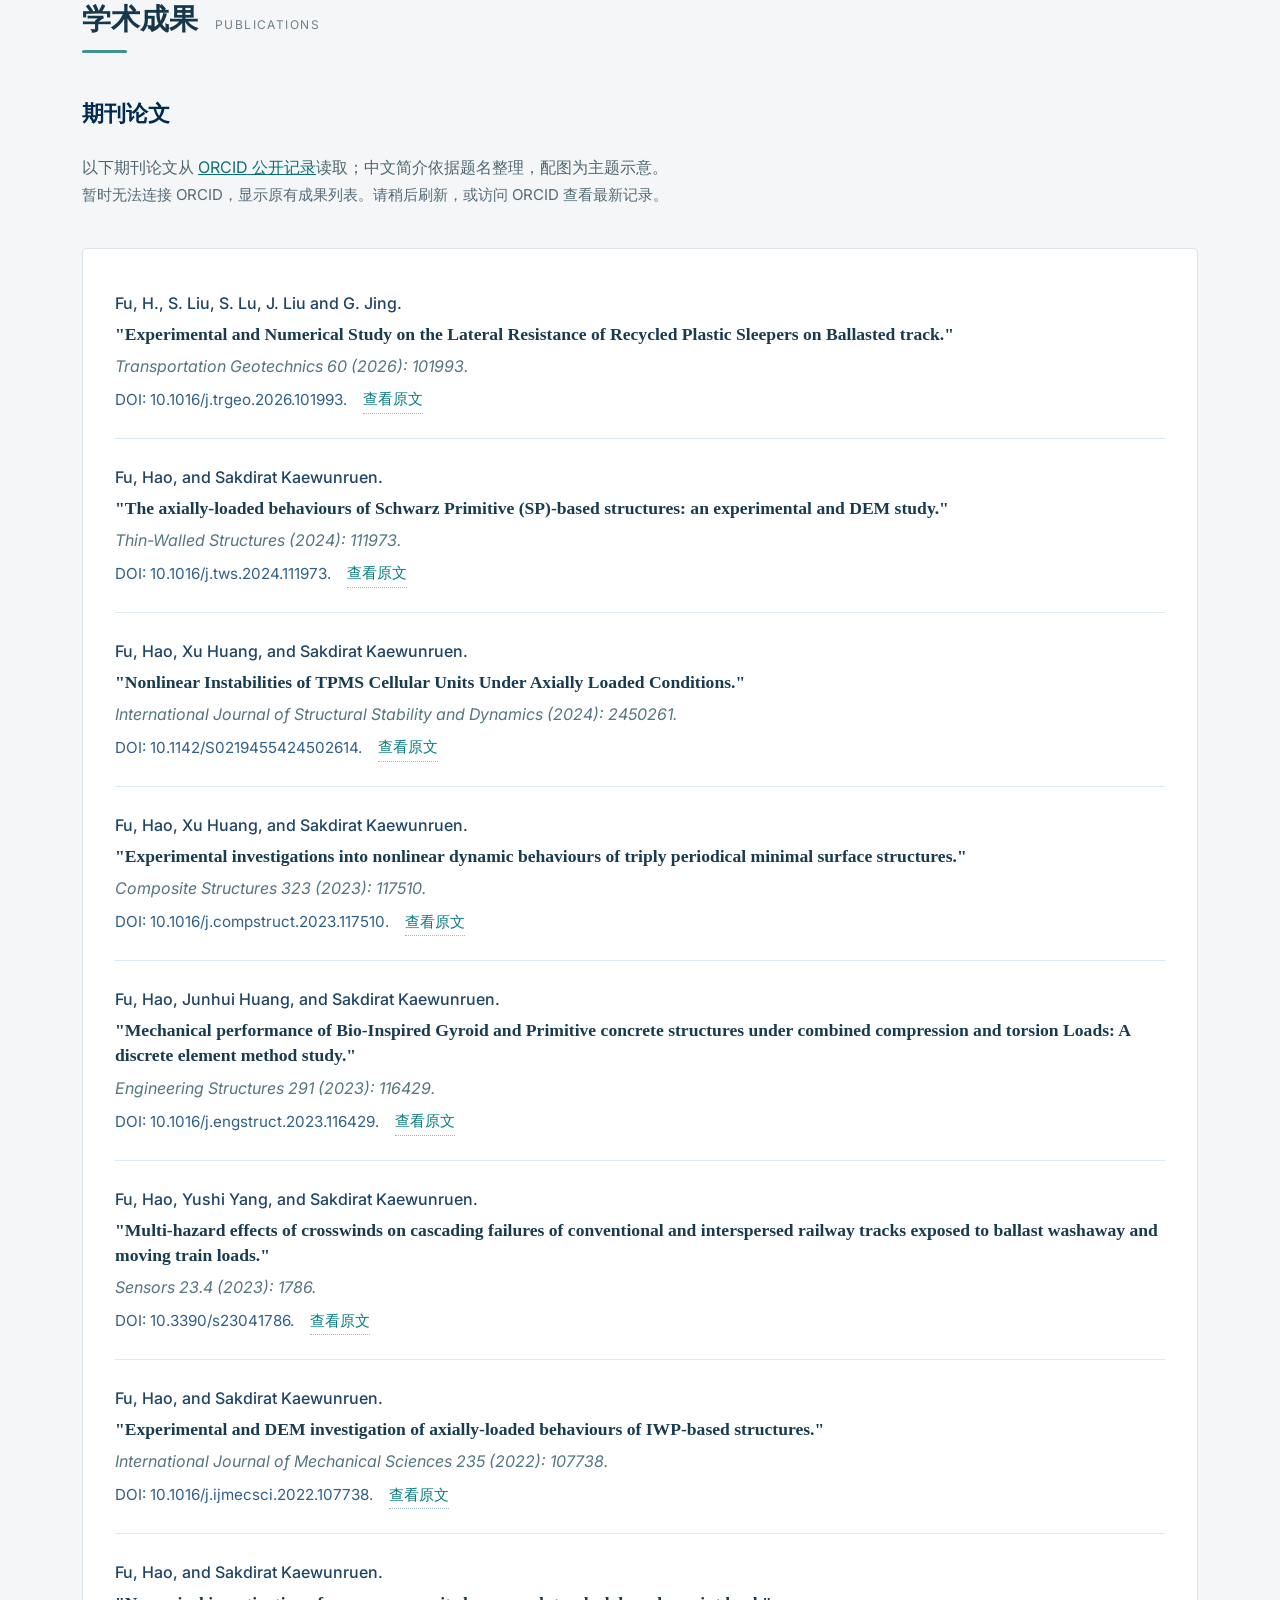
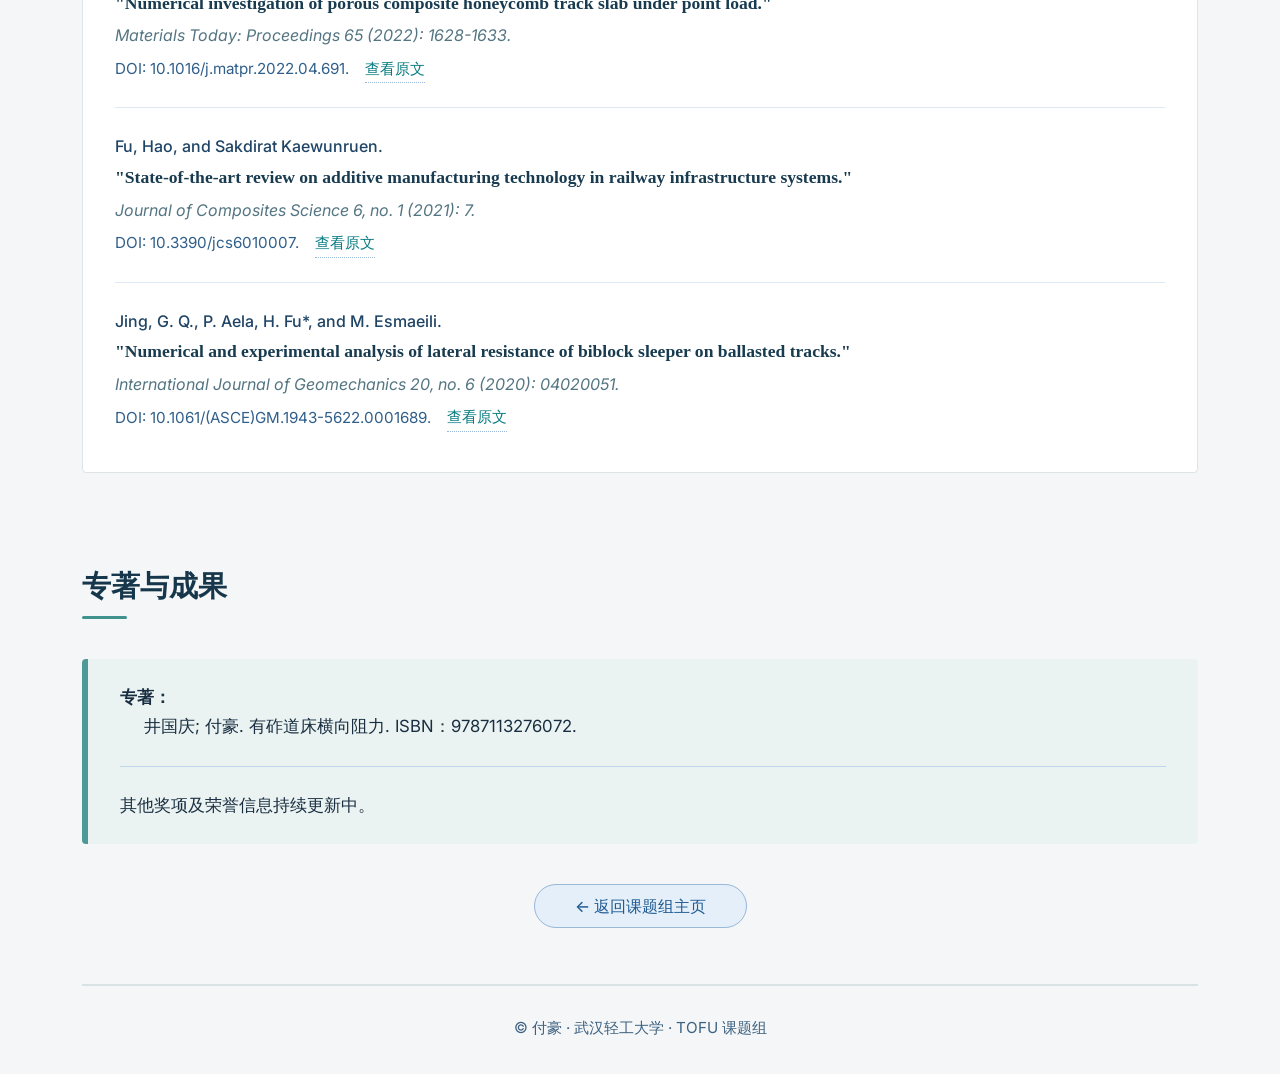
==== commit a8d53fc8: "Refresh lab homepage and load ORCID publications" ====
--- a/CV/fuhao.html
+++ b/CV/fuhao.html
@@ -1,506 +1,509 @@
-<!DOCTYPE html>
-<html lang="zh-CN">
-<head>
-    <meta charset="UTF-8">
-    <meta name="viewport" content="width=device-width, initial-scale=1.0">
-    <title>付豪 Hao Fu | 铁路工程与结构研究</title><meta name="description" content="付豪的学术主页：铁路基础设施、多孔结构与计算力学研究。">
-    <!-- 学术感字体 -->
-    <link rel="preconnect" href="https://fonts.googleapis.com">
-    <link rel="preconnect" href="https://fonts.gstatic.com" crossorigin>
-    <link href="https://fonts.googleapis.com/css2?family=Inter:opsz,wght@14..32,300..700&family=Source+Serif+4:opsz@8..60&display=swap" rel="stylesheet">
-    <style>
-        * {
-            margin: 0;
-            padding: 0;
-            box-sizing: border-box;
-        }
-        body {
-            font-family: 'Inter', sans-serif;
-            background-color: #f8faff;
-            color: #1e2b3c;
-            line-height: 1.6;
-            scroll-behavior: smooth;
-        }
-        .container {
-            max-width: 1100px;
-            margin: 0 auto;
-            padding: 2.5rem 2rem;
-        }
-        /* 头部标识 & 返回链接 */
-        .top-bar {
-            display: flex;
-            justify-content: space-between;
-            align-items: center;
-            margin-bottom: 2.5rem;
-            border-bottom: 2px solid #d0e0f0;
-            padding-bottom: 1.2rem;
-        }
-        .lab-home a {
-            font-weight: 500;
-            color: #1f5a92;
-            text-decoration: none;
-            background: #e4eff9;
-            padding: 0.4rem 1.2rem;
-            border-radius: 40px;
-            font-size: 0.95rem;
-            border: 1px solid #98b9d9;
-            transition: 0.15s;
-        }
-        .lab-home a:hover {
-            background: #1f5a92;
-            color: white;
-        }
-        .page-title h1 {
-            font-size: 2.2rem;
-            font-weight: 600;
-            background: linear-gradient(145deg, #003057, #1b4f7a);
-            -webkit-background-clip: text;
-            -webkit-text-fill-color: transparent;
-            background-clip: text;
-        }
-        /* 名片区域 */
-        .profile-header {
-            display: flex;
-            flex-wrap: wrap;
-            gap: 2.5rem;
-            margin-bottom: 3rem;
-            background: white;
-            border-radius: 30px;
-            padding: 2rem 2.5rem;
-            box-shadow: 0 10px 30px rgba(0,35,65,0.08);
-            border: 1px solid #d0e0f0;
-        }
-        .profile-avatar {
-            width: 150px;
-            height: 150px;
-            border-radius: 50%;
-            background: linear-gradient(135deg, #b5d1ec, #779fc7);
-            display: flex;
-            align-items: center;
-            justify-content: center;
-            color: white;
-            font-size: 4rem;
-            font-weight: 400;
-            box-shadow: 0 8px 18px #b0c9e0;
-            flex-shrink: 0;
-            overflow: hidden;
-        }
-        .profile-avatar img {
-            width: 100%;
-            height: 100%;
-            object-fit: cover;
-        }
-        .profile-info {
-            flex: 1;
-        }
-        .profile-info h2 {
-            font-size: 2rem;
-            font-weight: 600;
-            margin-bottom: 0.3rem;
-            color: #002a50;
-        }
-        .profile-info .subtitle {
-            font-size: 1.2rem;
-            color: #1f5a92;
-            font-weight: 400;
-            margin-bottom: 1.2rem;
-            border-left: 4px solid #809ab3;
-            padding-left: 1rem;
-        }
-        .profile-desc {
-            background: #f0f7fe;
-            padding: 1rem 1.5rem;
-            border-radius: 20px;
-            font-size: 1rem;
-            color: #1a3350;
-            line-height: 1.7;
-        }
-        .profile-desc p {
-            margin: 0.3rem 0;
-        }
-        /* 联系方式卡片 */
-        .contact-card {
-            background: #e4eff9;
-            border-radius: 24px;
-            padding: 1.5rem 2rem;
-            margin-bottom: 2.5rem;
-            border-left: 6px solid #1f5a92;
-            display: flex;
-            flex-wrap: wrap;
-            gap: 2rem;
-            align-items: center;
-            justify-content: flex-start;
-            box-shadow: 0 5px 15px rgba(0,40,70,0.1);
-        }
-        .contact-item {
-            display: flex;
-            align-items: center;
-            gap: 0.8rem;
-            font-size: 1.05rem;
-            background: white;
-            padding: 0.5rem 1.5rem;
-            border-radius: 40px;
-            box-shadow: 0 2px 8px rgba(0,0,0,0.02);
-        }
-        .contact-item span:first-child {
-            font-weight: 600;
-            color: #003f6f;
-        }
-        .contact-item a {
-            color: #1f5a92;
-            text-decoration: none;
-            border-bottom: 1px dotted;
-        }
-        .contact-item a:hover {
-            color: #003057;
-        }
-        /* 通用章节 */
-        .section-title {
-            font-size: 1.8rem;
-            font-weight: 600;
-            margin: 2.5rem 0 1.5rem 0;
-            position: relative;
-            display: inline-block;
-        }
-        .section-title:after {
-            content: '';
-            position: absolute;
-            bottom: -8px;
-            left: 0;
-            width: 70%;
-            height: 4px;
-            background: #98b9d9;
-            border-radius: 4px;
-        }
-        /* 经历卡片 */
-        .exp-grid {
-            display: flex;
-            flex-direction: column;
-            gap: 1rem;
-            background: white;
-            border-radius: 28px;
-            padding: 2rem 2rem 1rem;
-            box-shadow: 0 8px 25px rgba(0,35,65,0.05);
-            border: 1px solid #d0e0f0;
-        }
-        .exp-item {
-            display: flex;
-            gap: 1.8rem;
-            padding: 0.8rem 0;
-            border-bottom: 1px dashed #c7d9ec;
-        }
-        .exp-item:last-child {
-            border-bottom: none;
-        }
-        .exp-date {
-            min-width: 150px;
-            font-weight: 600;
-            color: #003f6f;
-            background: #e4eff9;
-            padding: 0.3rem 1rem;
-            border-radius: 30px;
-            height: fit-content;
-            text-align: center;
-            font-size: 0.95rem;
-        }
-        .exp-content {
-            flex: 1;
-        }
-        .exp-content h3 {
-            font-size: 1.2rem;
-            font-weight: 600;
-            margin-bottom: 0.2rem;
-            color: #002b4a;
-        }
-        .exp-content p {
-            color: #2f4460;
-        }
-        /* 研究方向标签 */
-        .research-tags {
-            display: flex;
-            flex-wrap: wrap;
-            gap: 1rem;
-            margin-top: 0.5rem;
-        }
-        .tag {
-            background: #e4eff9;
-            color: #1f5a92;
-            padding: 0.4rem 1.3rem;
-            border-radius: 40px;
-            font-weight: 500;
-            font-size: 0.95rem;
-            border: 1px solid #aac3db;
-        }
-        /* 论文列表 */
-        .papers-list {
-            background: white;
-            border-radius: 28px;
-            padding: 2rem 2rem 1rem;
-            box-shadow: 0 8px 25px rgba(0,35,65,0.05);
-            border: 1px solid #d0e0f0;
-        }
-        .paper-item {
-            padding: 1.2rem 0;
-            border-bottom: 1px solid #dde9f5;
-        }
-        .paper-item:last-child {
-            border-bottom: none;
-        }
-        .paper-authors {
-            font-weight: 500;
-            color: #1f4465;
-        }
-        .paper-title {
-            font-size: 1.1rem;
-            font-weight: 600;
-            color: #002a50;
-            margin: 0.3rem 0;
-        }
-        .paper-journal {
-            color: #2f6080;
-            font-style: italic;
-        }
-        .paper-meta {
-            margin-top: 0.4rem;
-            font-size: 0.95rem;
-            color: #305f8a;
-            display: flex;
-            flex-wrap: wrap;
-            gap: 1rem;
-            align-items: center;
-        }
-        .paper-meta a {
-            color: #1f5a92;
-            text-decoration: none;
-            border-bottom: 1px dotted #98b9d9;
-        }
-        .paper-meta a:hover {
-            color: #003057;
-        }
-        .badge {
-            background: #d9e7f5;
-            color: #124072;
-            font-size: 0.8rem;
-            font-weight: 600;
-            padding: 0.2rem 1rem;
-            border-radius: 20px;
-            display: inline-block;
-            border: 1px solid #aac3db;
-        }
-        /* 专著/获奖 */
-        .honor-box {
-            background: #eef5fc;
-            border-radius: 20px;
-            padding: 1.5rem 2rem;
-            margin: 1.5rem 0 2.5rem;
-            border-left: 6px solid #98b9d9;
-            font-size: 1.05rem;
-        }
-        .footer {
-            margin-top: 4rem;
-            border-top: 2px solid #d0e2f2;
-            padding-top: 1.8rem;
-            text-align: center;
-            color: #3d6180;
-            font-size: 0.95rem;
-        }
-        hr {
-            border: none;
-            border-top: 1px solid #c0d6ec;
-            margin: 1.5rem 0;
-        }
-    </style>
-</head>
-<body>
-
-<header class="site-header"><div class="nav-inner"><a class="brand" href="#top">Hao Fu <span>付豪</span></a><nav aria-label="页面导航"><a href="#about">简介</a><a href="#research">研究</a><a href="#education">经历</a><a href="#publications">论文</a><a href="#contact">联系</a></nav><a class="lab-link" href="../index.html">TOFU 课题组</a></div></header><div class="container" id="top">
-    <!-- 顶部导航 -->
-    <div class="top-bar">
-        <div class="lab-home">
-            <a href="../index.html">← 返回 TOFU课题组主页</a>
-        </div>
-        <div class="page-title">
-            <h1>付豪 · 个人简历</h1>
-        </div>
-    </div>
-
-    <!-- 基本资料卡 -->
-    <div class="profile-header" id="about">
-        <div class="profile-avatar">
-            <!-- 如果有个性照片可替换下方地址 -->
- <img src="../images/fuhao.jpg" alt="付豪"> 
-        </div>
-        <div class="profile-info">
-            <p class="eyebrow">RAILWAY INFRASTRUCTURE · COMPUTATIONAL MECHANICS</p><h2>付豪 <span class="english-name">Hao Fu</span></h2>
-            <div class="subtitle">博士 · 校聘副教授 · 硕士生导师</div>
-            <div class="profile-desc">
-                <p>武汉轻工大学土木工程与建筑学院。</p>
-                <p style="margin-top:0.5rem;">主要研究方向：铁路下部基础结构、3D打印多孔结构设计、机器学习。</p>
-            </div><div class="profile-actions"><a href="https://orcid.org/0000-0003-1262-8113" target="_blank" rel="noopener noreferrer">ORCID · 0000-0003-1262-8113</a><a href="mailto:haofu@whpu.edu.cn">邮件联系</a></div>
-        </div>
-    </div>
-
-    <!-- 联系方式卡片 -->
-    <div class="contact-card" id="contact">
-        <div class="contact-item"><span>✉️</span> <a href="mailto:haofu@whpu.edu.cn">haofu@whpu.edu.cn</a></div>
-        <div class="contact-item"><span>📍</span> 湖北省武汉市常青花园学府南路68号</div>
-        <div class="contact-item"><span>📮</span> 430023</div>
-    </div>
-
-    <!-- 个人经历 -->
-    <h2 class="section-title" id="education">教育经历 <small>Education</small></h2>
-    <div class="exp-grid">
-        <div class="exp-item">
-            <div class="exp-date">2019.11 – 2024.07</div>
-            <div class="exp-content"><h3>英国伯明翰大学 工学院博士</h3><p>铁路研究与教育中心</p></div>
-        </div>
-        <div class="exp-item">
-            <div class="exp-date">2016.09 – 2019.06</div>
-            <div class="exp-content"><h3>北京交通大学 土建学院硕士</h3><p>道路与铁道工程</p></div>
-        </div>
-        <div class="exp-item">
-            <div class="exp-date">2012.09 – 2016.07</div>
-            <div class="exp-content"><h3>北京交通大学 土建学院本科</h3><p>土木工程（城市轨道交通）</p></div>
-        </div>
-    </div>
-
-    <!-- 社会兼职 + 研究方向（并排） -->
-    <div style="display: flex; flex-wrap: wrap; gap: 2rem; margin: 2rem 0;">
-        <div style="flex: 1; min-width: 280px;">
-            <h2 class="section-title" style="margin-top: 0;">学术服务</h2>
-            <div style="background: white; border-radius: 28px; padding: 1.8rem 2rem; border: 1px solid #d0e0f0; height: 100%;">
-                <p style="font-size: 1.05rem; line-height: 1.8;">担任 <strong>Construction and Building Materials</strong>、<strong>Journal of Vibration and Control</strong>、<strong>Thin-Wall Structures</strong>、<strong>交通运输工程学报英文版</strong> 等期刊审稿人。</p>
-            </div>
-        </div>
-        <div style="flex: 1; min-width: 280px;">
-            <h2 class="section-title" id="research" style="margin-top: 0;">研究方向</h2>
-            <div style="background: white; border-radius: 28px; padding: 1.8rem 2rem; border: 1px solid #d0e0f0; height: 100%;">
-                <div class="research-tags">
-                    <span class="tag">铁路下部基础结构</span>
-                    <span class="tag">3D打印多孔结构设计</span>
-                    <span class="tag">机器学习</span>
-                </div>
-                <p style="margin-top: 1.5rem; color: #2f4460;">基于离散元(DEM)与实验方法，研究三周期极小曲面(TPMS)结构力学性能及铁路有砟道床行为。</p>
-            </div>
-        </div>
-    </div>
-
-    <!-- 学术成果标题 -->
-    <h2 class="section-title" id="publications">学术成果 <small>Publications</small></h2>
-
-    <!-- 论文列表 -->
-    <h3 style="font-size: 1.4rem; font-weight: 600; color: #002a50; margin: 1.5rem 0 1rem;">近几年发表论文（*为通讯作者）</h3>
-    <div class="papers-list">
-        <!-- 1 -->
-        <div class="paper-item">
-            <div class="paper-authors">Fu, H., S. Liu, S. Lu, J. Liu and G. Jing.</div>
-            <div class="paper-title">"Experimental and Numerical Study on the Lateral Resistance of Recycled Plastic Sleepers on Ballasted track."</div>
-            <div class="paper-journal">Transportation Geotechnics 60 (2026): 101993.</div>
-            <div class="paper-meta">DOI: 10.1016/j.trgeo.2026.101993.  <a href="https://doi.org/10.1016/j.trgeo.2026.101993" target="_blank">查看原文</a></div>
-        </div>
-        <div class="paper-item">
-            <div class="paper-authors">Fu, Hao, and Sakdirat Kaewunruen.</div>
-            <div class="paper-title">"The axially-loaded behaviours of Schwarz Primitive (SP)-based structures: an experimental and DEM study."</div>
-            <div class="paper-journal">Thin-Walled Structures (2024): 111973.</div>
-            <div class="paper-meta">DOI: 10.1016/j.tws.2024.111973.  <a href="https://doi.org/10.1016/j.tws.2024.111973" target="_blank">查看原文</a></div>
-        </div>
-
-        <!-- 2 -->
-        <div class="paper-item">
-            <div class="paper-authors">Fu, Hao, Xu Huang, and Sakdirat Kaewunruen.</div>
-            <div class="paper-title">"Nonlinear Instabilities of TPMS Cellular Units Under Axially Loaded Conditions."</div>
-            <div class="paper-journal">International Journal of Structural Stability and Dynamics (2024): 2450261.</div>
-            <div class="paper-meta">DOI: 10.1142/S0219455424502614.  <a href="https://doi.org/10.1142/S0219455424502614" target="_blank">查看原文</a></div>
-        </div>
-        <!-- 3 -->
-        <div class="paper-item">
-            <div class="paper-authors">Fu, Hao, Xu Huang, and Sakdirat Kaewunruen.</div>
-            <div class="paper-title">"Experimental investigations into nonlinear dynamic behaviours of triply periodical minimal surface structures."</div>
-            <div class="paper-journal">Composite Structures 323 (2023): 117510.</div>
-            <div class="paper-meta">DOI: 10.1016/j.compstruct.2023.117510.  <a href="https://doi.org/10.1016/j.compstruct.2023.117510" target="_blank">查看原文</a></div>
-        </div>
-        <!-- 4 -->
-        <div class="paper-item">
-            <div class="paper-authors">Fu, Hao, Junhui Huang, and Sakdirat Kaewunruen.</div>
-            <div class="paper-title">"Mechanical performance of Bio-Inspired Gyroid and Primitive concrete structures under combined compression and torsion Loads: A discrete element method study."</div>
-            <div class="paper-journal">Engineering Structures 291 (2023): 116429.</div>
-            <div class="paper-meta">DOI: 10.1016/j.engstruct.2023.116429.  <a href="https://doi.org/10.1016/j.engstruct.2023.116429" target="_blank">查看原文</a></div>
-        </div>
-        <!-- 5 -->
-        <div class="paper-item">
-            <div class="paper-authors">Fu, Hao, Yushi Yang, and Sakdirat Kaewunruen.</div>
-            <div class="paper-title">"Multi-hazard effects of crosswinds on cascading failures of conventional and interspersed railway tracks exposed to ballast washaway and moving train loads."</div>
-            <div class="paper-journal">Sensors 23.4 (2023): 1786.</div>
-            <div class="paper-meta">DOI: 10.3390/s23041786.  <a href="https://doi.org/10.3390/s23041786" target="_blank">查看原文</a></div>
-        </div>
-        <!-- 6 -->
-        <div class="paper-item">
-            <div class="paper-authors">Fu, Hao, and Sakdirat Kaewunruen.</div>
-            <div class="paper-title">"Experimental and DEM investigation of axially-loaded behaviours of IWP-based structures."</div>
-            <div class="paper-journal">International Journal of Mechanical Sciences 235 (2022): 107738.</div>
-            <div class="paper-meta">DOI: 10.1016/j.ijmecsci.2022.107738.  <a href="https://doi.org/10.1016/j.ijmecsci.2022.107738" target="_blank">查看原文</a></div>
-        </div>
-        <!-- 7 -->
-        <div class="paper-item">
-            <div class="paper-authors">Fu, Hao, and Sakdirat Kaewunruen.</div>
-            <div class="paper-title">"Numerical investigation of porous composite honeycomb track slab under point load."</div>
-            <div class="paper-journal">Materials Today: Proceedings 65 (2022): 1628-1633.</div>
-            <div class="paper-meta">DOI: 10.1016/j.matpr.2022.04.691.  <a href="https://doi.org/10.1016/j.matpr.2022.04.691" target="_blank">查看原文</a></div>
-        </div>
-        <!-- 8 -->
-        <div class="paper-item">
-            <div class="paper-authors">Fu, Hao, and Sakdirat Kaewunruen.</div>
-            <div class="paper-title">"State-of-the-art review on additive manufacturing technology in railway infrastructure systems."</div>
-            <div class="paper-journal">Journal of Composites Science 6, no. 1 (2021): 7.</div>
-            <div class="paper-meta">DOI: 10.3390/jcs6010007.  <a href="https://doi.org/10.3390/jcs6010007" target="_blank">查看原文</a></div>
-        </div>
-        <!-- 9 通讯作者 -->
-        <div class="paper-item">
-            <div class="paper-authors">Jing, G. Q., P. Aela, H. Fu*, and M. Esmaeili.</div>
-            <div class="paper-title">"Numerical and experimental analysis of lateral resistance of biblock sleeper on ballasted tracks."</div>
-            <div class="paper-journal">International Journal of Geomechanics 20, no. 6 (2020): 04020051.</div>
-            <div class="paper-meta">DOI: 10.1061/(ASCE)GM.1943-5622.0001689.  <a href="https://doi.org/10.1061/(ASCE)GM.1943-5622.0001689" target="_blank">查看原文</a></div>
-        </div>
-    </div>
-
-    <!-- 专著/获奖 -->
-    <div style="margin: 2.5rem 0;">
-        <h2 class="section-title">专著与成果</h2>
-        <div class="honor-box">
-            <p style="font-weight: 600;">专著：</p>
-            <p style="margin-left: 1.5rem;">井国庆; 付豪. 有砟道床横向阻力. ISBN：9787113276072.</p>
-            <hr>
-            <p>其他奖项及荣誉信息持续更新中。</p>
-        </div>
-    </div>
-
-    <!-- 返回链接 -->
-    <div style="text-align: center; margin: 3rem 0 1rem;">
-        <a href="../index.html" style="background: #e4eff9; color: #1f5a92; padding: 0.7rem 2.5rem; border-radius: 40px; text-decoration: none; font-weight: 500; border: 1px solid #98b9d9; transition: 0.2s;">← 返回课题组主页</a>
-    </div>
-
-    <!-- 页脚 -->
-    <footer class="footer">
-        © 付豪 · 武汉轻工大学 · TOFU 课题组
-    </footer>
-</div>
-
-<!-- 可选的移动端优化 -->
-<style>
-    @media (max-width: 650px) {
-        .container { padding: 1.5rem 1rem; }
-        .profile-header { flex-direction: column; align-items: center; text-align: center; }
-        .profile-info .subtitle { border-left: none; border-top: 2px solid #809ab3; padding-top: 0.5rem; }
-        .exp-item { flex-direction: column; gap: 0.3rem; }
-        .exp-date { align-self: flex-start; }
-        .contact-card { flex-direction: column; align-items: flex-start; }
-        .paper-meta { flex-wrap: wrap; }
-    }
-</style>
-
-<style>
-html{scroll-behavior:smooth;scroll-padding-top:85px}body{background:#f4f6f7;color:#192e40;font-family:Inter,"Microsoft YaHei",sans-serif;font-size:16px;line-height:1.75}.site-header{position:sticky;top:0;z-index:10;background:rgba(250,251,251,.96);border-bottom:1px solid #d9e1e5;backdrop-filter:blur(12px)}.nav-inner{max-width:1180px;margin:auto;min-height:68px;padding:0 2rem;display:flex;align-items:center;gap:2rem}.brand{font-family:Georgia,serif;font-weight:700;font-size:1.3rem;color:#15364b;text-decoration:none;white-space:nowrap}.brand span{font-family:Inter,sans-serif;font-size:.85rem;font-weight:500;color:#617584;margin-left:.4rem}.nav-inner nav{display:flex;gap:1.6rem;margin-left:auto}.nav-inner nav a,.lab-link{color:#405866;text-decoration:none;font-size:.92rem}.nav-inner a:hover{color:#087b80}.lab-link{border:1px solid #b8c9ce;border-radius:4px;padding:.35rem .8rem;white-space:nowrap}.container{max-width:1180px;padding:2rem}.top-bar{display:none}.profile-header{min-height:370px;align-items:center;gap:3rem;padding:3.5rem;border:0;border-radius:4px;box-shadow:none;color:white;background:linear-gradient(90deg,rgba(11,40,55,.96),rgba(16,59,68,.83)),url('../images/background/1.jpg') center/cover}.profile-avatar{width:190px;height:225px;border-radius:3px;box-shadow:0 16px 40px #071f2b66}.profile-info h2{font-family:Georgia,"Microsoft YaHei",serif;color:#fff;font-size:3rem}.english-name{font-size:1.4rem;font-weight:400;color:#c4d9dd;margin-left:.6rem}.eyebrow{color:#9bd1cb;font-size:.75rem;letter-spacing:.15em;font-weight:700;margin-bottom:1rem}.profile-info .subtitle{color:#dcebea;border-color:#76b7b1;font-size:1.05rem}.profile-desc{padding:0;background:transparent;color:#ecf2f3;line-height:1.9}.profile-actions{display:flex;flex-wrap:wrap;gap:.7rem;margin-top:1.5rem}.profile-actions a{color:white;text-decoration:none;border:1px solid #a5cbc8;padding:.45rem .85rem;border-radius:3px;font-size:.9rem}.profile-actions a:hover{background:#fff;color:#183f49}.contact-card{border:1px solid #d5e0e3;border-radius:4px;background:#fff;box-shadow:none;padding:1.2rem 1.5rem;gap:1rem}.contact-item{padding:.2rem .5rem;box-shadow:none;border-radius:0;font-size:.95rem}.section-title{font-family:Georgia,"Microsoft YaHei",serif;color:#16374b;font-size:1.8rem;margin:3rem 0 1.5rem}.section-title:after{background:#3f928e;width:45px;height:3px}.section-title small{font:400 .75rem Inter,sans-serif;letter-spacing:.12em;text-transform:uppercase;color:#70828b;margin-left:.6rem}.exp-grid,.papers-list{border-radius:4px;box-shadow:none;border-color:#dce4e7}.exp-date{border-radius:3px;background:#eaf3f2;color:#226b6d}.tag{background:#eaf3f2;color:#226b6d;border-color:#c7dfdc;border-radius:3px}.papers-list{padding:1rem 2rem}.paper-item{padding:1.5rem 0}.paper-title{font-family:Georgia,serif;color:#183b50;line-height:1.45}.paper-journal{color:#547582}.paper-meta a{color:#087b80}.honor-box{border-radius:4px;border-color:#4e9995;background:#eaf3f2}.footer{border-color:#d9e2e4}.profile-header~div[style] > div{border-radius:4px!important}.site-header a:focus-visible,.profile-actions a:focus-visible{outline:3px solid #ddaa54;outline-offset:3px}
-@media(max-width:700px){.nav-inner{padding:.8rem 1rem;gap:.8rem;flex-wrap:wrap}.nav-inner nav{order:3;overflow-x:auto;width:100%;gap:1.2rem;margin:0}.lab-link{margin-left:auto}.container{padding:1.2rem}.profile-header{align-items:flex-start;text-align:left;padding:2rem;gap:1.5rem;min-height:0}.profile-avatar{width:125px;height:150px}.profile-info h2{font-size:2.3rem}.profile-info .subtitle{border-top:0;border-left:3px solid #76b7b1;padding:.1rem 0 .1rem .8rem}.contact-card{gap:.4rem}.contact-item{overflow-wrap:anywhere}.exp-item{flex-direction:column}.papers-list{padding:1rem}.section-title{font-size:1.55rem}}
-@media(prefers-reduced-motion:reduce){html{scroll-behavior:auto}}
-</style></body>
-</html>
+<!DOCTYPE html>
+<html lang="zh-CN">
+<head>
+    <meta charset="UTF-8">
+    <meta name="viewport" content="width=device-width, initial-scale=1.0">
+    <title>付豪 Hao Fu | 铁路工程与结构研究</title><meta name="description" content="付豪的学术主页：铁路基础设施、多孔结构与计算力学研究。">
+    <!-- 学术感字体 -->
+    <link rel="preconnect" href="https://fonts.googleapis.com">
+    <link rel="preconnect" href="https://fonts.gstatic.com" crossorigin>
+    <link href="https://fonts.googleapis.com/css2?family=Inter:opsz,wght@14..32,300..700&family=Source+Serif+4:opsz@8..60&display=swap" rel="stylesheet">
+    <style>
+        * {
+            margin: 0;
+            padding: 0;
+            box-sizing: border-box;
+        }
+        body {
+            font-family: 'Inter', sans-serif;
+            background-color: #f8faff;
+            color: #1e2b3c;
+            line-height: 1.6;
+            scroll-behavior: smooth;
+        }
+        .container {
+            max-width: 1100px;
+            margin: 0 auto;
+            padding: 2.5rem 2rem;
+        }
+        /* 头部标识 & 返回链接 */
+        .top-bar {
+            display: flex;
+            justify-content: space-between;
+            align-items: center;
+            margin-bottom: 2.5rem;
+            border-bottom: 2px solid #d0e0f0;
+            padding-bottom: 1.2rem;
+        }
+        .lab-home a {
+            font-weight: 500;
+            color: #1f5a92;
+            text-decoration: none;
+            background: #e4eff9;
+            padding: 0.4rem 1.2rem;
+            border-radius: 40px;
+            font-size: 0.95rem;
+            border: 1px solid #98b9d9;
+            transition: 0.15s;
+        }
+        .lab-home a:hover {
+            background: #1f5a92;
+            color: white;
+        }
+        .page-title h1 {
+            font-size: 2.2rem;
+            font-weight: 600;
+            background: linear-gradient(145deg, #003057, #1b4f7a);
+            -webkit-background-clip: text;
+            -webkit-text-fill-color: transparent;
+            background-clip: text;
+        }
+        /* 名片区域 */
+        .profile-header {
+            display: flex;
+            flex-wrap: wrap;
+            gap: 2.5rem;
+            margin-bottom: 3rem;
+            background: white;
+            border-radius: 30px;
+            padding: 2rem 2.5rem;
+            box-shadow: 0 10px 30px rgba(0,35,65,0.08);
+            border: 1px solid #d0e0f0;
+        }
+        .profile-avatar {
+            width: 150px;
+            height: 150px;
+            border-radius: 50%;
+            background: linear-gradient(135deg, #b5d1ec, #779fc7);
+            display: flex;
+            align-items: center;
+            justify-content: center;
+            color: white;
+            font-size: 4rem;
+            font-weight: 400;
+            box-shadow: 0 8px 18px #b0c9e0;
+            flex-shrink: 0;
+            overflow: hidden;
+        }
+        .profile-avatar img {
+            width: 100%;
+            height: 100%;
+            object-fit: cover;
+        }
+        .profile-info {
+            flex: 1;
+        }
+        .profile-info h2 {
+            font-size: 2rem;
+            font-weight: 600;
+            margin-bottom: 0.3rem;
+            color: #002a50;
+        }
+        .profile-info .subtitle {
+            font-size: 1.2rem;
+            color: #1f5a92;
+            font-weight: 400;
+            margin-bottom: 1.2rem;
+            border-left: 4px solid #809ab3;
+            padding-left: 1rem;
+        }
+        .profile-desc {
+            background: #f0f7fe;
+            padding: 1rem 1.5rem;
+            border-radius: 20px;
+            font-size: 1rem;
+            color: #1a3350;
+            line-height: 1.7;
+        }
+        .profile-desc p {
+            margin: 0.3rem 0;
+        }
+        /* 联系方式卡片 */
+        .contact-card {
+            background: #e4eff9;
+            border-radius: 24px;
+            padding: 1.5rem 2rem;
+            margin-bottom: 2.5rem;
+            border-left: 6px solid #1f5a92;
+            display: flex;
+            flex-wrap: wrap;
+            gap: 2rem;
+            align-items: center;
+            justify-content: flex-start;
+            box-shadow: 0 5px 15px rgba(0,40,70,0.1);
+        }
+        .contact-item {
+            display: flex;
+            align-items: center;
+            gap: 0.8rem;
+            font-size: 1.05rem;
+            background: white;
+            padding: 0.5rem 1.5rem;
+            border-radius: 40px;
+            box-shadow: 0 2px 8px rgba(0,0,0,0.02);
+        }
+        .contact-item span:first-child {
+            font-weight: 600;
+            color: #003f6f;
+        }
+        .contact-item a {
+            color: #1f5a92;
+            text-decoration: none;
+            border-bottom: 1px dotted;
+        }
+        .contact-item a:hover {
+            color: #003057;
+        }
+        /* 通用章节 */
+        .section-title {
+            font-size: 1.8rem;
+            font-weight: 600;
+            margin: 2.5rem 0 1.5rem 0;
+            position: relative;
+            display: inline-block;
+        }
+        .section-title:after {
+            content: '';
+            position: absolute;
+            bottom: -8px;
+            left: 0;
+            width: 70%;
+            height: 4px;
+            background: #98b9d9;
+            border-radius: 4px;
+        }
+        /* 经历卡片 */
+        .exp-grid {
+            display: flex;
+            flex-direction: column;
+            gap: 1rem;
+            background: white;
+            border-radius: 28px;
+            padding: 2rem 2rem 1rem;
+            box-shadow: 0 8px 25px rgba(0,35,65,0.05);
+            border: 1px solid #d0e0f0;
+        }
+        .exp-item {
+            display: flex;
+            gap: 1.8rem;
+            padding: 0.8rem 0;
+            border-bottom: 1px dashed #c7d9ec;
+        }
+        .exp-item:last-child {
+            border-bottom: none;
+        }
+        .exp-date {
+            min-width: 150px;
+            font-weight: 600;
+            color: #003f6f;
+            background: #e4eff9;
+            padding: 0.3rem 1rem;
+            border-radius: 30px;
+            height: fit-content;
+            text-align: center;
+            font-size: 0.95rem;
+        }
+        .exp-content {
+            flex: 1;
+        }
+        .exp-content h3 {
+            font-size: 1.2rem;
+            font-weight: 600;
+            margin-bottom: 0.2rem;
+            color: #002b4a;
+        }
+        .exp-content p {
+            color: #2f4460;
+        }
+        /* 研究方向标签 */
+        .research-tags {
+            display: flex;
+            flex-wrap: wrap;
+            gap: 1rem;
+            margin-top: 0.5rem;
+        }
+        .tag {
+            background: #e4eff9;
+            color: #1f5a92;
+            padding: 0.4rem 1.3rem;
+            border-radius: 40px;
+            font-weight: 500;
+            font-size: 0.95rem;
+            border: 1px solid #aac3db;
+        }
+        /* 论文列表 */
+        .papers-list {
+            background: white;
+            border-radius: 28px;
+            padding: 2rem 2rem 1rem;
+            box-shadow: 0 8px 25px rgba(0,35,65,0.05);
+            border: 1px solid #d0e0f0;
+        }
+        .paper-item {
+            padding: 1.2rem 0;
+            border-bottom: 1px solid #dde9f5;
+        }
+        .paper-item:last-child {
+            border-bottom: none;
+        }
+        .paper-authors {
+            font-weight: 500;
+            color: #1f4465;
+        }
+        .paper-title {
+            font-size: 1.1rem;
+            font-weight: 600;
+            color: #002a50;
+            margin: 0.3rem 0;
+        }
+        .paper-journal {
+            color: #2f6080;
+            font-style: italic;
+        }
+        .paper-meta {
+            margin-top: 0.4rem;
+            font-size: 0.95rem;
+            color: #305f8a;
+            display: flex;
+            flex-wrap: wrap;
+            gap: 1rem;
+            align-items: center;
+        }
+        .paper-meta a {
+            color: #1f5a92;
+            text-decoration: none;
+            border-bottom: 1px dotted #98b9d9;
+        }
+        .paper-meta a:hover {
+            color: #003057;
+        }
+        .badge {
+            background: #d9e7f5;
+            color: #124072;
+            font-size: 0.8rem;
+            font-weight: 600;
+            padding: 0.2rem 1rem;
+            border-radius: 20px;
+            display: inline-block;
+            border: 1px solid #aac3db;
+        }
+        /* 专著/获奖 */
+        .honor-box {
+            background: #eef5fc;
+            border-radius: 20px;
+            padding: 1.5rem 2rem;
+            margin: 1.5rem 0 2.5rem;
+            border-left: 6px solid #98b9d9;
+            font-size: 1.05rem;
+        }
+        .footer {
+            margin-top: 4rem;
+            border-top: 2px solid #d0e2f2;
+            padding-top: 1.8rem;
+            text-align: center;
+            color: #3d6180;
+            font-size: 0.95rem;
+        }
+        hr {
+            border: none;
+            border-top: 1px solid #c0d6ec;
+            margin: 1.5rem 0;
+        }
+    </style>
+<link rel="stylesheet" href="../orcid-works.css">
+</head>
+<body>
+
+<header class="site-header"><div class="nav-inner"><a class="brand" href="#top">Hao Fu <span>付豪</span></a><nav aria-label="页面导航"><a href="#about">简介</a><a href="#research">研究</a><a href="#education">经历</a><a href="#publications">论文</a><a href="#contact">联系</a></nav><a class="lab-link" href="../index.html">TOFU 课题组</a></div></header><div class="container" id="top">
+    <!-- 顶部导航 -->
+    <div class="top-bar">
+        <div class="lab-home">
+            <a href="../index.html">← 返回 TOFU课题组主页</a>
+        </div>
+        <div class="page-title">
+            <h1>付豪 · 个人简历</h1>
+        </div>
+    </div>
+
+    <!-- 基本资料卡 -->
+    <div class="profile-header" id="about">
+        <div class="profile-avatar">
+            <!-- 如果有个性照片可替换下方地址 -->
+ <img src="../images/fuhao.jpg" alt="付豪"> 
+        </div>
+        <div class="profile-info">
+            <p class="eyebrow">RAILWAY INFRASTRUCTURE · COMPUTATIONAL MECHANICS</p><h2>付豪 <span class="english-name">Hao Fu</span></h2>
+            <div class="subtitle">博士 · 校聘副教授 · 硕士生导师</div>
+            <div class="profile-desc">
+                <p>武汉轻工大学土木工程与建筑学院。</p>
+                <p style="margin-top:0.5rem;">主要研究方向：铁路下部基础结构、3D打印多孔结构设计、机器学习。</p>
+            </div><div class="profile-actions"><a href="https://orcid.org/0000-0003-1262-8113" target="_blank" rel="noopener noreferrer">ORCID · 0000-0003-1262-8113</a><a href="mailto:haofu@whpu.edu.cn">邮件联系</a></div>
+        </div>
+    </div>
+
+    <!-- 联系方式卡片 -->
+    <div class="contact-card" id="contact">
+        <div class="contact-item"><span>✉️</span> <a href="mailto:haofu@whpu.edu.cn">haofu@whpu.edu.cn</a></div>
+        <div class="contact-item"><span>📍</span> 湖北省武汉市常青花园学府南路68号</div>
+        <div class="contact-item"><span>📮</span> 430023</div>
+    </div>
+
+    <!-- 个人经历 -->
+    <h2 class="section-title" id="education">教育经历 <small>Education</small></h2>
+    <div class="exp-grid">
+        <div class="exp-item">
+            <div class="exp-date">2019.11 – 2024.07</div>
+            <div class="exp-content"><h3>英国伯明翰大学 工学院博士</h3><p>铁路研究与教育中心</p></div>
+        </div>
+        <div class="exp-item">
+            <div class="exp-date">2016.09 – 2019.06</div>
+            <div class="exp-content"><h3>北京交通大学 土建学院硕士</h3><p>道路与铁道工程</p></div>
+        </div>
+        <div class="exp-item">
+            <div class="exp-date">2012.09 – 2016.07</div>
+            <div class="exp-content"><h3>北京交通大学 土建学院本科</h3><p>土木工程（城市轨道交通）</p></div>
+        </div>
+    </div>
+
+    <!-- 社会兼职 + 研究方向（并排） -->
+    <div style="display: flex; flex-wrap: wrap; gap: 2rem; margin: 2rem 0;">
+        <div style="flex: 1; min-width: 280px;">
+            <h2 class="section-title" style="margin-top: 0;">学术服务</h2>
+            <div style="background: white; border-radius: 28px; padding: 1.8rem 2rem; border: 1px solid #d0e0f0; height: 100%;">
+                <p style="font-size: 1.05rem; line-height: 1.8;">担任 <strong>Construction and Building Materials</strong>、<strong>Journal of Vibration and Control</strong>、<strong>Thin-Wall Structures</strong>、<strong>交通运输工程学报英文版</strong> 等期刊审稿人。</p>
+            </div>
+        </div>
+        <div style="flex: 1; min-width: 280px;">
+            <h2 class="section-title" id="research" style="margin-top: 0;">研究方向</h2>
+            <div style="background: white; border-radius: 28px; padding: 1.8rem 2rem; border: 1px solid #d0e0f0; height: 100%;">
+                <div class="research-tags">
+                    <span class="tag">铁路下部基础结构</span>
+                    <span class="tag">3D打印多孔结构设计</span>
+                    <span class="tag">机器学习</span>
+                </div>
+                <p style="margin-top: 1.5rem; color: #2f4460;">基于离散元(DEM)与实验方法，研究三周期极小曲面(TPMS)结构力学性能及铁路有砟道床行为。</p>
+            </div>
+        </div>
+    </div>
+
+    <!-- 学术成果标题 -->
+    <h2 class="section-title" id="publications">学术成果 <small>Publications</small></h2>
+
+    <!-- 论文列表 -->
+    <h3 style="font-size: 1.4rem; font-weight: 600; color: #002a50; margin: 1.5rem 0 1rem;">期刊论文</h3>
+    <div data-orcid-works><p class="orcid-intro">以下期刊论文从 <a class="orcid-header-link" href="https://orcid.org/0000-0003-1262-8113" target="_blank" rel="noopener noreferrer">ORCID 公开记录</a>读取；中文简介依据题名整理，配图为主题示意。</p><p class="orcid-status" role="status">正在读取 ORCID 公开成果；如连接不可用，将显示原有列表。</p><div class="orcid-list"></div></div><div class="papers-list" data-orcid-fallback>
+        <!-- 1 -->
+        <div class="paper-item">
+            <div class="paper-authors">Fu, H., S. Liu, S. Lu, J. Liu and G. Jing.</div>
+            <div class="paper-title">"Experimental and Numerical Study on the Lateral Resistance of Recycled Plastic Sleepers on Ballasted track."</div>
+            <div class="paper-journal">Transportation Geotechnics 60 (2026): 101993.</div>
+            <div class="paper-meta">DOI: 10.1016/j.trgeo.2026.101993.  <a href="https://doi.org/10.1016/j.trgeo.2026.101993" target="_blank">查看原文</a></div>
+        </div>
+        <div class="paper-item">
+            <div class="paper-authors">Fu, Hao, and Sakdirat Kaewunruen.</div>
+            <div class="paper-title">"The axially-loaded behaviours of Schwarz Primitive (SP)-based structures: an experimental and DEM study."</div>
+            <div class="paper-journal">Thin-Walled Structures (2024): 111973.</div>
+            <div class="paper-meta">DOI: 10.1016/j.tws.2024.111973.  <a href="https://doi.org/10.1016/j.tws.2024.111973" target="_blank">查看原文</a></div>
+        </div>
+
+        <!-- 2 -->
+        <div class="paper-item">
+            <div class="paper-authors">Fu, Hao, Xu Huang, and Sakdirat Kaewunruen.</div>
+            <div class="paper-title">"Nonlinear Instabilities of TPMS Cellular Units Under Axially Loaded Conditions."</div>
+            <div class="paper-journal">International Journal of Structural Stability and Dynamics (2024): 2450261.</div>
+            <div class="paper-meta">DOI: 10.1142/S0219455424502614.  <a href="https://doi.org/10.1142/S0219455424502614" target="_blank">查看原文</a></div>
+        </div>
+        <!-- 3 -->
+        <div class="paper-item">
+            <div class="paper-authors">Fu, Hao, Xu Huang, and Sakdirat Kaewunruen.</div>
+            <div class="paper-title">"Experimental investigations into nonlinear dynamic behaviours of triply periodical minimal surface structures."</div>
+            <div class="paper-journal">Composite Structures 323 (2023): 117510.</div>
+            <div class="paper-meta">DOI: 10.1016/j.compstruct.2023.117510.  <a href="https://doi.org/10.1016/j.compstruct.2023.117510" target="_blank">查看原文</a></div>
+        </div>
+        <!-- 4 -->
+        <div class="paper-item">
+            <div class="paper-authors">Fu, Hao, Junhui Huang, and Sakdirat Kaewunruen.</div>
+            <div class="paper-title">"Mechanical performance of Bio-Inspired Gyroid and Primitive concrete structures under combined compression and torsion Loads: A discrete element method study."</div>
+            <div class="paper-journal">Engineering Structures 291 (2023): 116429.</div>
+            <div class="paper-meta">DOI: 10.1016/j.engstruct.2023.116429.  <a href="https://doi.org/10.1016/j.engstruct.2023.116429" target="_blank">查看原文</a></div>
+        </div>
+        <!-- 5 -->
+        <div class="paper-item">
+            <div class="paper-authors">Fu, Hao, Yushi Yang, and Sakdirat Kaewunruen.</div>
+            <div class="paper-title">"Multi-hazard effects of crosswinds on cascading failures of conventional and interspersed railway tracks exposed to ballast washaway and moving train loads."</div>
+            <div class="paper-journal">Sensors 23.4 (2023): 1786.</div>
+            <div class="paper-meta">DOI: 10.3390/s23041786.  <a href="https://doi.org/10.3390/s23041786" target="_blank">查看原文</a></div>
+        </div>
+        <!-- 6 -->
+        <div class="paper-item">
+            <div class="paper-authors">Fu, Hao, and Sakdirat Kaewunruen.</div>
+            <div class="paper-title">"Experimental and DEM investigation of axially-loaded behaviours of IWP-based structures."</div>
+            <div class="paper-journal">International Journal of Mechanical Sciences 235 (2022): 107738.</div>
+            <div class="paper-meta">DOI: 10.1016/j.ijmecsci.2022.107738.  <a href="https://doi.org/10.1016/j.ijmecsci.2022.107738" target="_blank">查看原文</a></div>
+        </div>
+        <!-- 7 -->
+        <div class="paper-item">
+            <div class="paper-authors">Fu, Hao, and Sakdirat Kaewunruen.</div>
+            <div class="paper-title">"Numerical investigation of porous composite honeycomb track slab under point load."</div>
+            <div class="paper-journal">Materials Today: Proceedings 65 (2022): 1628-1633.</div>
+            <div class="paper-meta">DOI: 10.1016/j.matpr.2022.04.691.  <a href="https://doi.org/10.1016/j.matpr.2022.04.691" target="_blank">查看原文</a></div>
+        </div>
+        <!-- 8 -->
+        <div class="paper-item">
+            <div class="paper-authors">Fu, Hao, and Sakdirat Kaewunruen.</div>
+            <div class="paper-title">"State-of-the-art review on additive manufacturing technology in railway infrastructure systems."</div>
+            <div class="paper-journal">Journal of Composites Science 6, no. 1 (2021): 7.</div>
+            <div class="paper-meta">DOI: 10.3390/jcs6010007.  <a href="https://doi.org/10.3390/jcs6010007" target="_blank">查看原文</a></div>
+        </div>
+        <!-- 9 通讯作者 -->
+        <div class="paper-item">
+            <div class="paper-authors">Jing, G. Q., P. Aela, H. Fu*, and M. Esmaeili.</div>
+            <div class="paper-title">"Numerical and experimental analysis of lateral resistance of biblock sleeper on ballasted tracks."</div>
+            <div class="paper-journal">International Journal of Geomechanics 20, no. 6 (2020): 04020051.</div>
+            <div class="paper-meta">DOI: 10.1061/(ASCE)GM.1943-5622.0001689.  <a href="https://doi.org/10.1061/(ASCE)GM.1943-5622.0001689" target="_blank">查看原文</a></div>
+        </div>
+    </div>
+
+    <!-- 专著/获奖 -->
+    <div style="margin: 2.5rem 0;">
+        <h2 class="section-title">专著与成果</h2>
+        <div class="honor-box">
+            <p style="font-weight: 600;">专著：</p>
+            <p style="margin-left: 1.5rem;">井国庆; 付豪. 有砟道床横向阻力. ISBN：9787113276072.</p>
+            <hr>
+            <p>其他奖项及荣誉信息持续更新中。</p>
+        </div>
+    </div>
+
+    <!-- 返回链接 -->
+    <div style="text-align: center; margin: 3rem 0 1rem;">
+        <a href="../index.html" style="background: #e4eff9; color: #1f5a92; padding: 0.7rem 2.5rem; border-radius: 40px; text-decoration: none; font-weight: 500; border: 1px solid #98b9d9; transition: 0.2s;">← 返回课题组主页</a>
+    </div>
+
+    <!-- 页脚 -->
+    <footer class="footer">
+        © 付豪 · 武汉轻工大学 · TOFU 课题组
+    </footer>
+</div>
+
+<!-- 可选的移动端优化 -->
+<style>
+    @media (max-width: 650px) {
+        .container { padding: 1.5rem 1rem; }
+        .profile-header { flex-direction: column; align-items: center; text-align: center; }
+        .profile-info .subtitle { border-left: none; border-top: 2px solid #809ab3; padding-top: 0.5rem; }
+        .exp-item { flex-direction: column; gap: 0.3rem; }
+        .exp-date { align-self: flex-start; }
+        .contact-card { flex-direction: column; align-items: flex-start; }
+        .paper-meta { flex-wrap: wrap; }
+    }
+</style>
+
+<style>
+html{scroll-behavior:smooth;scroll-padding-top:85px}body{background:#f4f6f7;color:#192e40;font-family:Inter,"Microsoft YaHei",sans-serif;font-size:16px;line-height:1.75}.site-header{position:sticky;top:0;z-index:10;background:rgba(250,251,251,.96);border-bottom:1px solid #d9e1e5;backdrop-filter:blur(12px)}.nav-inner{max-width:1180px;margin:auto;min-height:68px;padding:0 2rem;display:flex;align-items:center;gap:2rem}.brand{font-family:Georgia,serif;font-weight:700;font-size:1.3rem;color:#15364b;text-decoration:none;white-space:nowrap}.brand span{font-family:Inter,sans-serif;font-size:.85rem;font-weight:500;color:#617584;margin-left:.4rem}.nav-inner nav{display:flex;gap:1.6rem;margin-left:auto}.nav-inner nav a,.lab-link{color:#405866;text-decoration:none;font-size:.92rem}.nav-inner a:hover{color:#087b80}.lab-link{border:1px solid #b8c9ce;border-radius:4px;padding:.35rem .8rem;white-space:nowrap}.container{max-width:1180px;padding:2rem}.top-bar{display:none}.profile-header{min-height:370px;align-items:center;gap:3rem;padding:3.5rem;border:0;border-radius:4px;box-shadow:none;color:white;background:linear-gradient(90deg,rgba(11,40,55,.96),rgba(16,59,68,.83)),url('../images/background/1.jpg') center/cover}.profile-avatar{width:190px;height:225px;border-radius:3px;box-shadow:0 16px 40px #071f2b66}.profile-info h2{font-family:Georgia,"Microsoft YaHei",serif;color:#fff;font-size:3rem}.english-name{font-size:1.4rem;font-weight:400;color:#c4d9dd;margin-left:.6rem}.eyebrow{color:#9bd1cb;font-size:.75rem;letter-spacing:.15em;font-weight:700;margin-bottom:1rem}.profile-info .subtitle{color:#dcebea;border-color:#76b7b1;font-size:1.05rem}.profile-desc{padding:0;background:transparent;color:#ecf2f3;line-height:1.9}.profile-actions{display:flex;flex-wrap:wrap;gap:.7rem;margin-top:1.5rem}.profile-actions a{color:white;text-decoration:none;border:1px solid #a5cbc8;padding:.45rem .85rem;border-radius:3px;font-size:.9rem}.profile-actions a:hover{background:#fff;color:#183f49}.contact-card{border:1px solid #d5e0e3;border-radius:4px;background:#fff;box-shadow:none;padding:1.2rem 1.5rem;gap:1rem}.contact-item{padding:.2rem .5rem;box-shadow:none;border-radius:0;font-size:.95rem}.section-title{font-family:Georgia,"Microsoft YaHei",serif;color:#16374b;font-size:1.8rem;margin:3rem 0 1.5rem}.section-title:after{background:#3f928e;width:45px;height:3px}.section-title small{font:400 .75rem Inter,sans-serif;letter-spacing:.12em;text-transform:uppercase;color:#70828b;margin-left:.6rem}.exp-grid,.papers-list{border-radius:4px;box-shadow:none;border-color:#dce4e7}.exp-date{border-radius:3px;background:#eaf3f2;color:#226b6d}.tag{background:#eaf3f2;color:#226b6d;border-color:#c7dfdc;border-radius:3px}.papers-list{padding:1rem 2rem}.paper-item{padding:1.5rem 0}.paper-title{font-family:Georgia,serif;color:#183b50;line-height:1.45}.paper-journal{color:#547582}.paper-meta a{color:#087b80}.honor-box{border-radius:4px;border-color:#4e9995;background:#eaf3f2}.footer{border-color:#d9e2e4}.profile-header~div[style] > div{border-radius:4px!important}.site-header a:focus-visible,.profile-actions a:focus-visible{outline:3px solid #ddaa54;outline-offset:3px}
+@media(max-width:700px){.nav-inner{padding:.8rem 1rem;gap:.8rem;flex-wrap:wrap}.nav-inner nav{order:3;overflow-x:auto;width:100%;gap:1.2rem;margin:0}.lab-link{margin-left:auto}.container{padding:1.2rem}.profile-header{align-items:flex-start;text-align:left;padding:2rem;gap:1.5rem;min-height:0}.profile-avatar{width:125px;height:150px}.profile-info h2{font-size:2.3rem}.profile-info .subtitle{border-top:0;border-left:3px solid #76b7b1;padding:.1rem 0 .1rem .8rem}.contact-card{gap:.4rem}.contact-item{overflow-wrap:anywhere}.exp-item{flex-direction:column}.papers-list{padding:1rem}.section-title{font-size:1.55rem}}
+@media(prefers-reduced-motion:reduce){html{scroll-behavior:auto}}
+</style><script src="../orcid-works.js" defer></script>
+</body>
+</html>
+
--- a/orcid-works.css
+++ b/orcid-works.css
@@ -0,0 +1 @@
+[data-orcid-works]{margin:1.4rem 0 2.5rem}[data-orcid-fallback][hidden]{display:none!important}.orcid-status{font-size:.94rem;color:#536b78;margin-bottom:1.2rem}.orcid-list{display:grid;grid-template-columns:repeat(auto-fit,minmax(min(100%,290px),1fr));gap:1.25rem}.orcid-work{background:#fff;border:1px solid #dbe5e8;border-radius:8px;overflow:hidden;box-shadow:0 8px 24px #133a4b0a}.orcid-work-body{padding:1.2rem}.orcid-work h3{font:600 1.1rem/1.45 Georgia,serif;color:#183a4b;margin:.5rem 0}.orcid-meta{font-size:.85rem;color:#317875;font-weight:600}.orcid-summary{font-size:.95rem;color:#425b68;line-height:1.7;min-height:3.3em}.orcid-paper-link{display:inline-block;color:#0b6d71;font-size:.93rem;font-weight:600;margin-top:1rem;text-decoration:underline;text-underline-offset:4px}.work-art{position:relative;height:125px;background:#153e4b;display:flex;flex-direction:column;justify-content:flex-end;overflow:hidden;color:white;padding:1rem;gap:.1rem}.work-art-track{background:linear-gradient(90deg,#0d3042cc,#174e5a33),url('images/railway-hero.jpg') center 60%/cover}.work-art-porous{background-color:#174957;background-image:radial-gradient(ellipse at center,#72b4ad55 0 20%,transparent 22%),radial-gradient(ellipse at center,#9dcac866 0 20%,transparent 22%);background-size:52px 52px;background-position:0 0,26px 26px}.work-art span{font-size:.68rem;letter-spacing:.12em;font-weight:700}.work-art small{font-size:.75rem;color:#d6e8e6}.orcid-header-link{color:#0d6f72;text-decoration:underline}.orcid-intro{color:#4e6671;line-height:1.7}.orcid-list:empty{display:none}
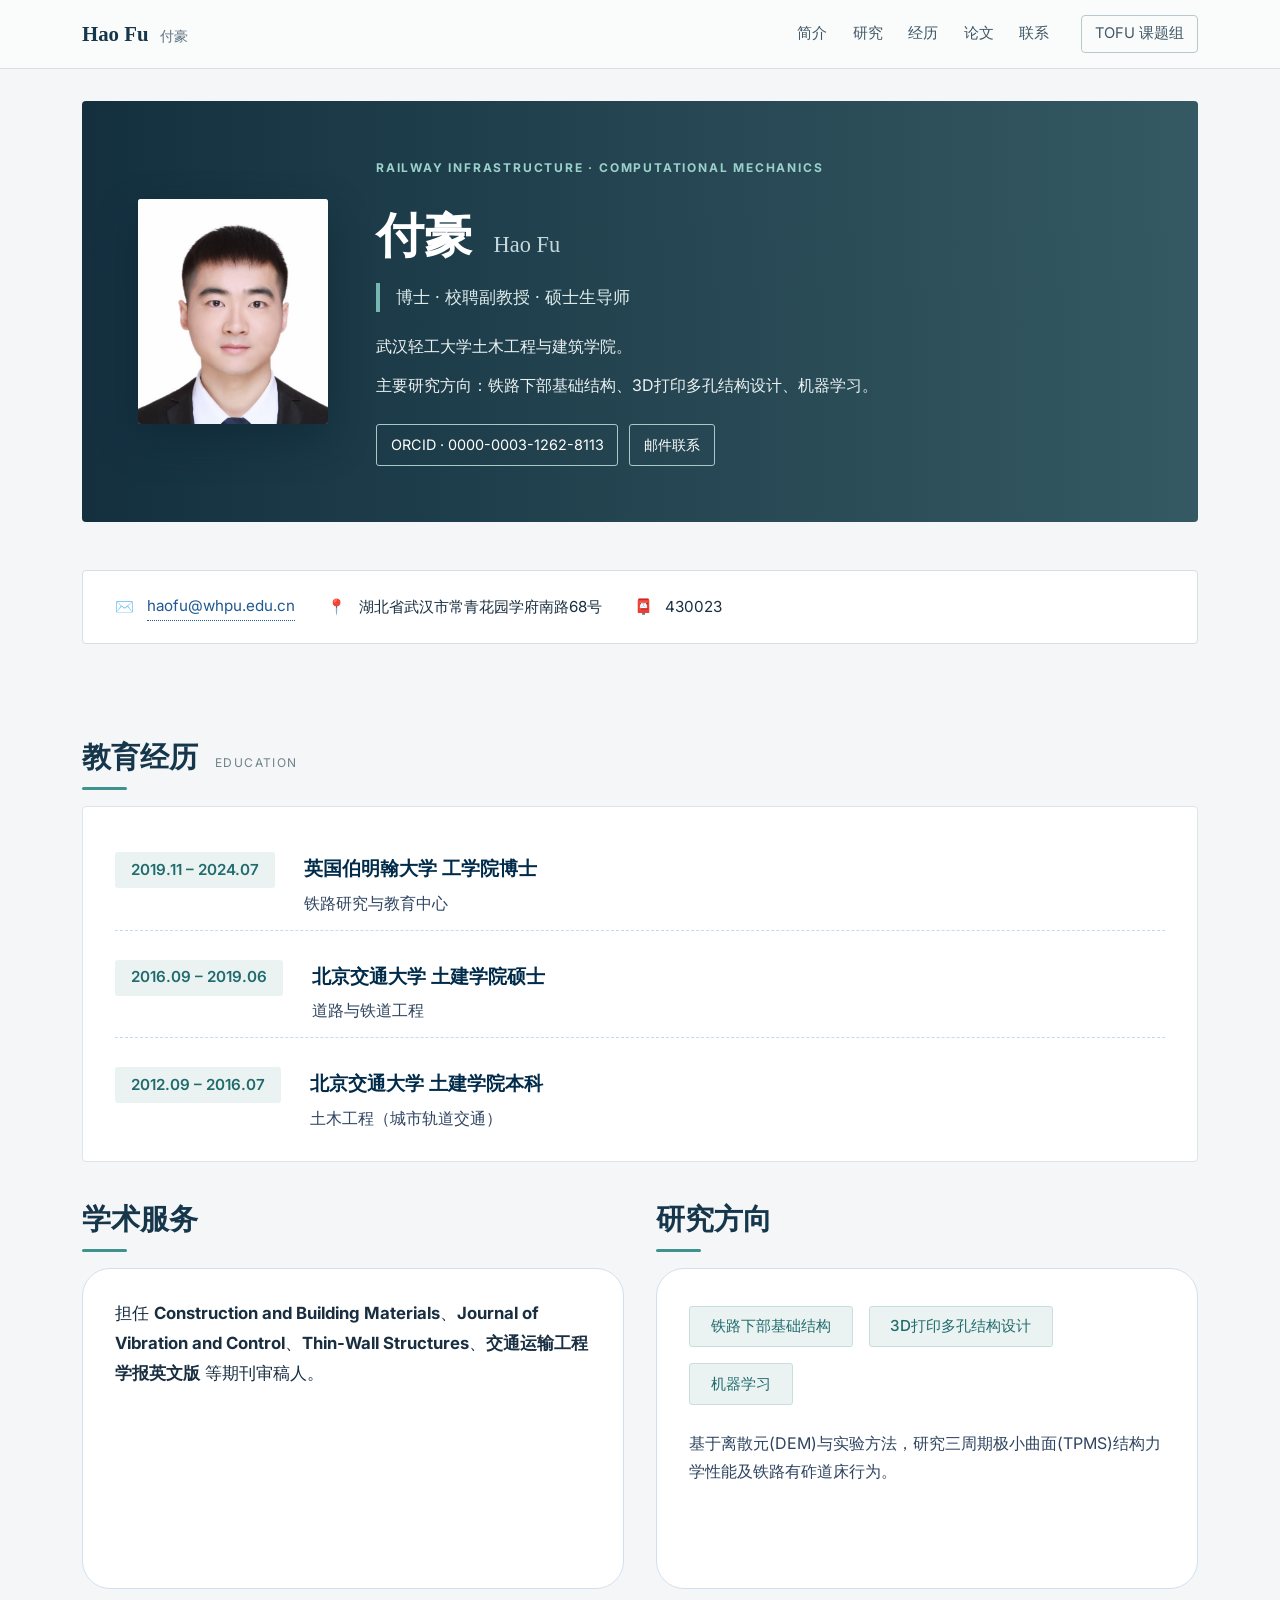
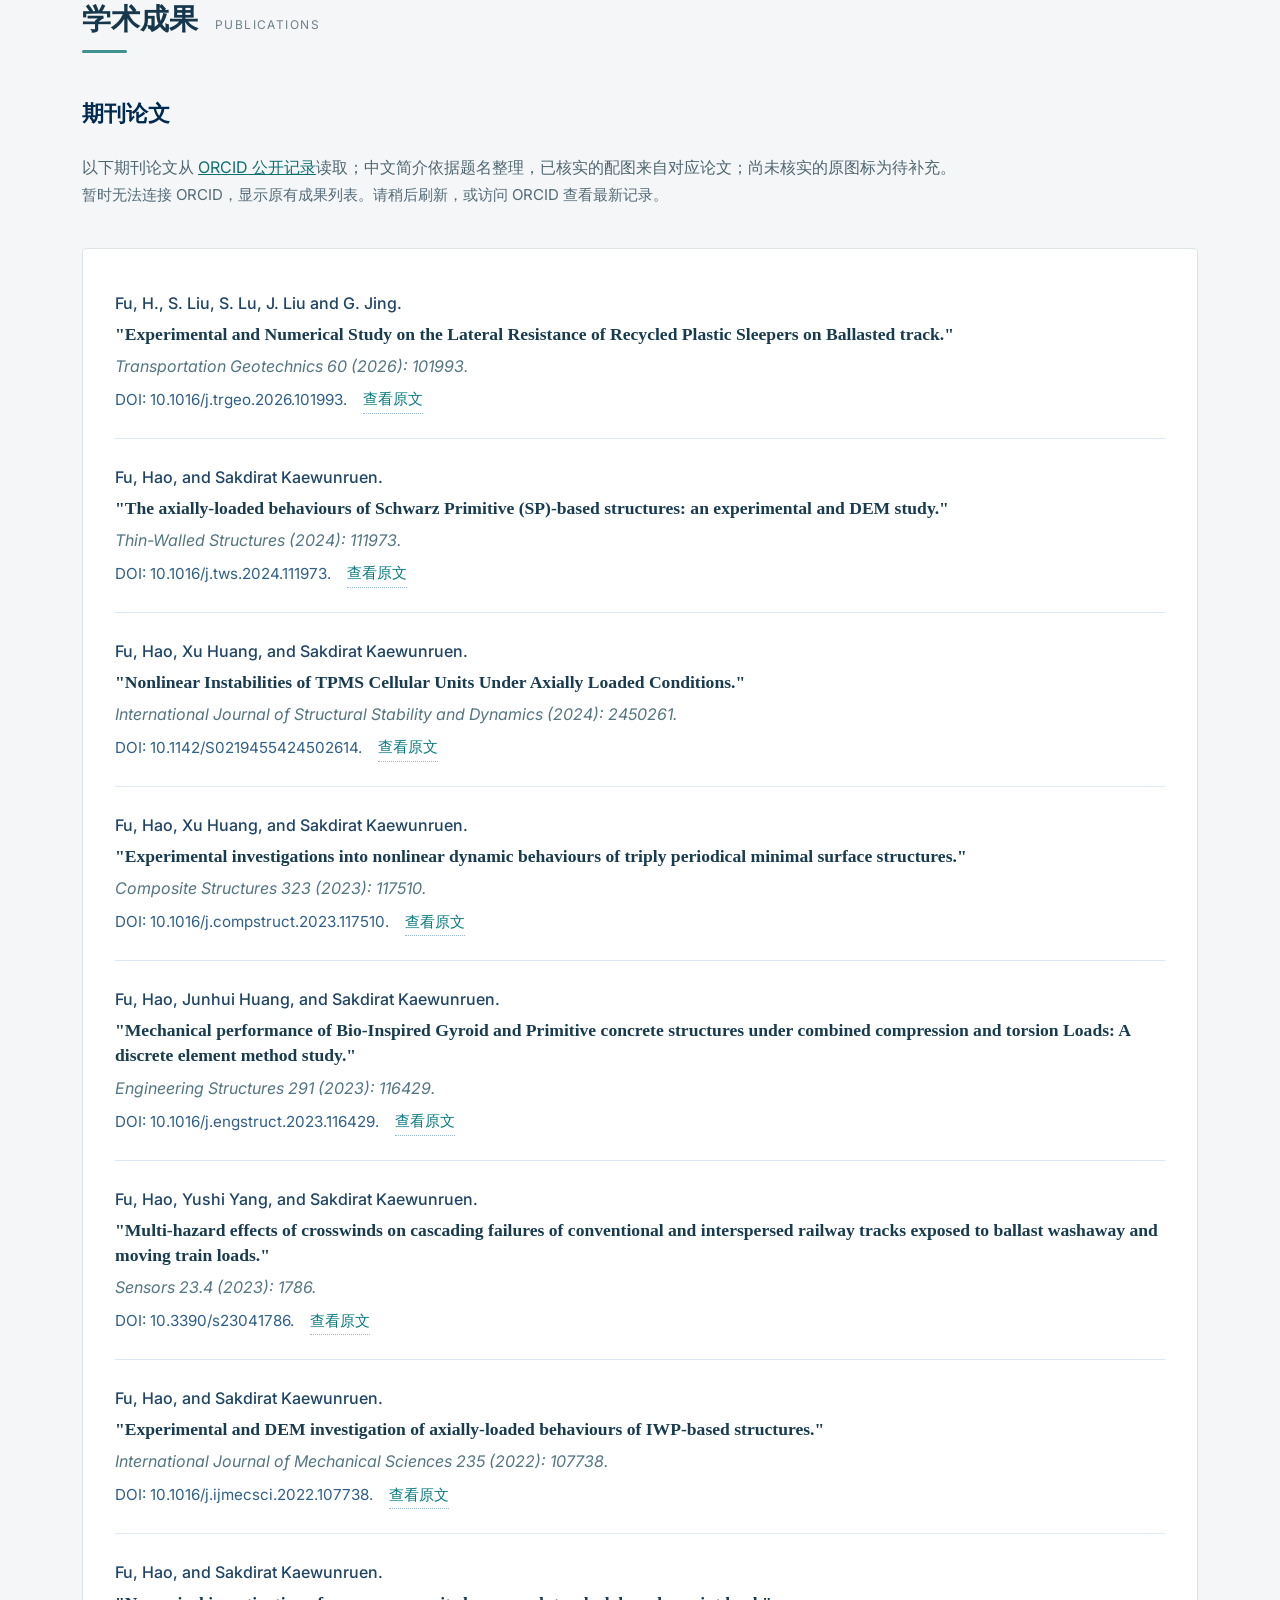
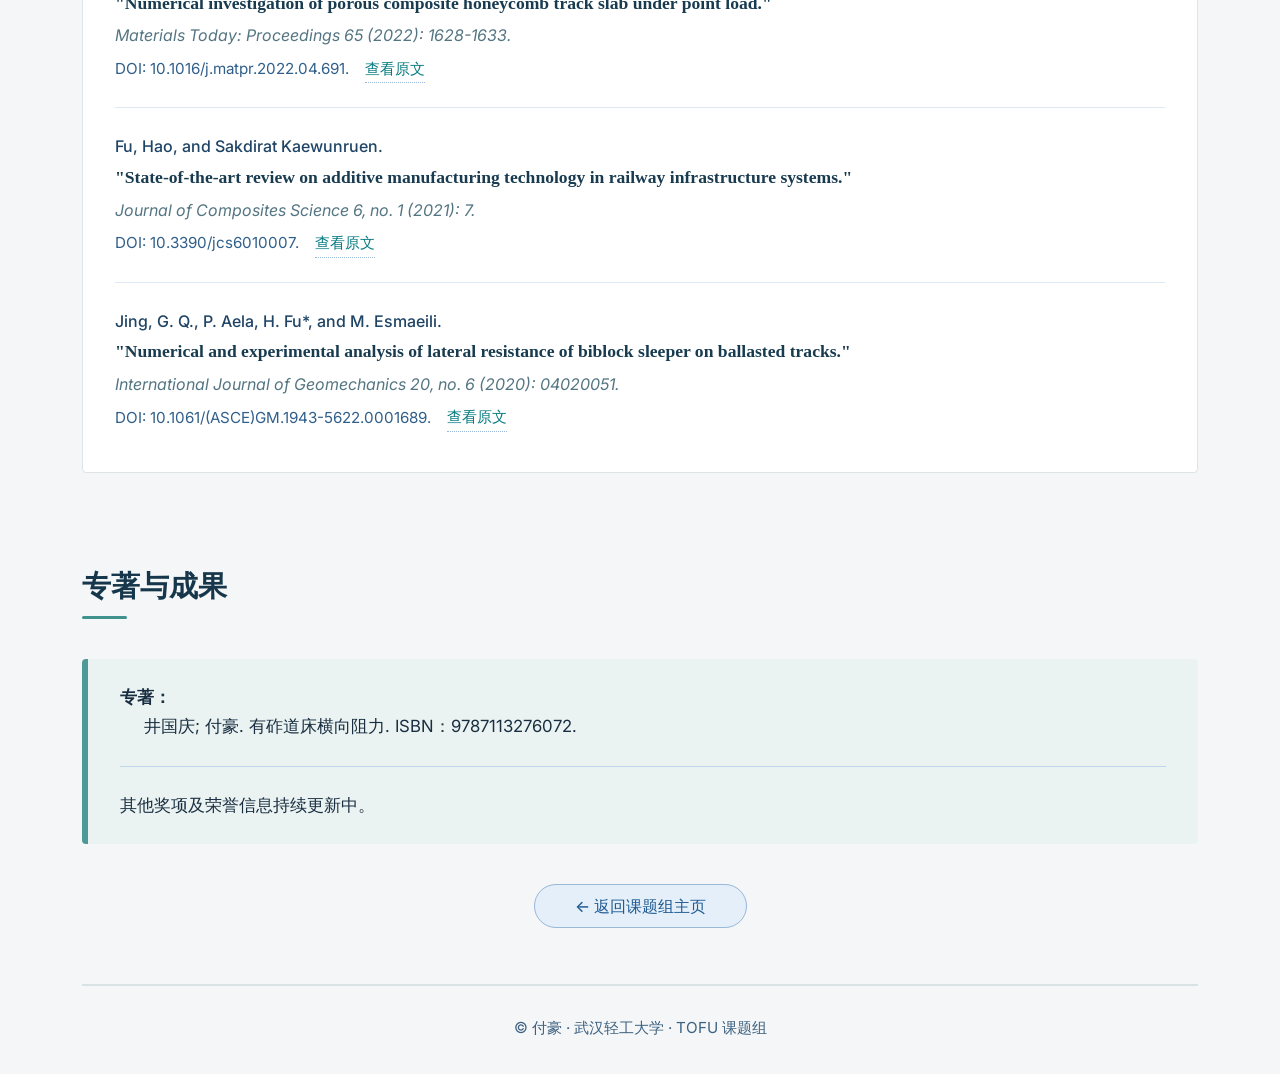
==== commit 923f0218: "Use attributed figures from published papers" ====
--- a/CV/fuhao.html
+++ b/CV/fuhao.html
@@ -391,7 +391,7 @@
 
     <!-- 论文列表 -->
     <h3 style="font-size: 1.4rem; font-weight: 600; color: #002a50; margin: 1.5rem 0 1rem;">期刊论文</h3>
-    <div data-orcid-works><p class="orcid-intro">以下期刊论文从 <a class="orcid-header-link" href="https://orcid.org/0000-0003-1262-8113" target="_blank" rel="noopener noreferrer">ORCID 公开记录</a>读取；中文简介依据题名整理，配图为主题示意。</p><p class="orcid-status" role="status">正在读取 ORCID 公开成果；如连接不可用，将显示原有列表。</p><div class="orcid-list"></div></div><div class="papers-list" data-orcid-fallback>
+    <div data-orcid-works><p class="orcid-intro">以下期刊论文从 <a class="orcid-header-link" href="https://orcid.org/0000-0003-1262-8113" target="_blank" rel="noopener noreferrer">ORCID 公开记录</a>读取；中文简介依据题名整理，已核实的配图来自对应论文；尚未核实的原图标为待补充。</p><p class="orcid-status" role="status">正在读取 ORCID 公开成果；如连接不可用，将显示原有列表。</p><div class="orcid-list"></div></div><div class="papers-list" data-orcid-fallback>
         <!-- 1 -->
         <div class="paper-item">
             <div class="paper-authors">Fu, H., S. Liu, S. Lu, J. Liu and G. Jing.</div>
--- a/orcid-works.css
+++ b/orcid-works.css
@@ -1 +1,3 @@
 [data-orcid-works]{margin:1.4rem 0 2.5rem}[data-orcid-fallback][hidden]{display:none!important}.orcid-status{font-size:.94rem;color:#536b78;margin-bottom:1.2rem}.orcid-list{display:grid;grid-template-columns:repeat(auto-fit,minmax(min(100%,290px),1fr));gap:1.25rem}.orcid-work{background:#fff;border:1px solid #dbe5e8;border-radius:8px;overflow:hidden;box-shadow:0 8px 24px #133a4b0a}.orcid-work-body{padding:1.2rem}.orcid-work h3{font:600 1.1rem/1.45 Georgia,serif;color:#183a4b;margin:.5rem 0}.orcid-meta{font-size:.85rem;color:#317875;font-weight:600}.orcid-summary{font-size:.95rem;color:#425b68;line-height:1.7;min-height:3.3em}.orcid-paper-link{display:inline-block;color:#0b6d71;font-size:.93rem;font-weight:600;margin-top:1rem;text-decoration:underline;text-underline-offset:4px}.work-art{position:relative;height:125px;background:#153e4b;display:flex;flex-direction:column;justify-content:flex-end;overflow:hidden;color:white;padding:1rem;gap:.1rem}.work-art-track{background:linear-gradient(90deg,#0d3042cc,#174e5a33),url('images/railway-hero.jpg') center 60%/cover}.work-art-porous{background-color:#174957;background-image:radial-gradient(ellipse at center,#72b4ad55 0 20%,transparent 22%),radial-gradient(ellipse at center,#9dcac866 0 20%,transparent 22%);background-size:52px 52px;background-position:0 0,26px 26px}.work-art span{font-size:.68rem;letter-spacing:.12em;font-weight:700}.work-art small{font-size:.75rem;color:#d6e8e6}.orcid-header-link{color:#0d6f72;text-decoration:underline}.orcid-intro{color:#4e6671;line-height:1.7}.orcid-list:empty{display:none}
+
+.paper-figure{margin:0;background:#f2f6f6}.paper-figure img{display:block;width:100%;height:180px;object-fit:contain;background:#fff}.paper-figure figcaption{padding:.65rem 1rem;font-size:.76rem;line-height:1.5;color:#526b76}.paper-figure a{color:#0b6d71}.figure-unavailable{margin:0;padding:1rem;color:#667c84;font-size:.85rem;border-bottom:1px solid #e0e8e9}
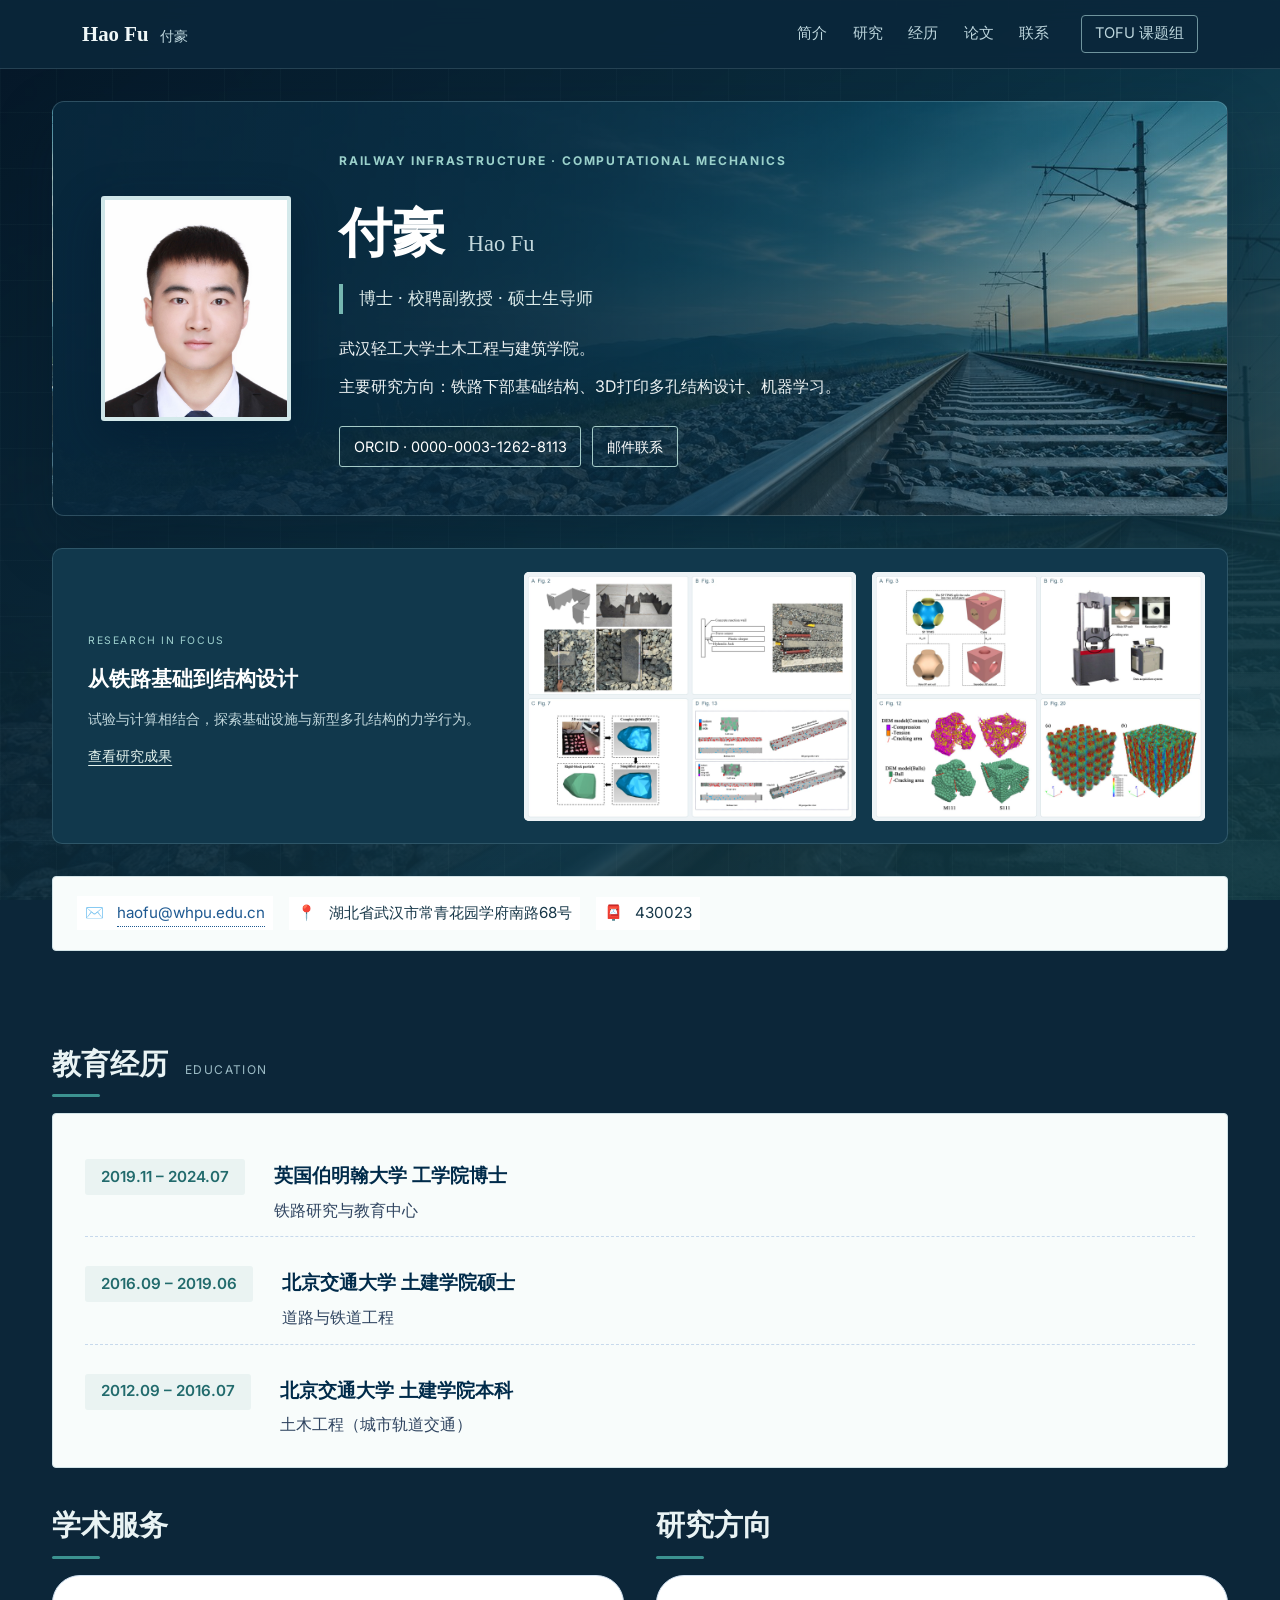
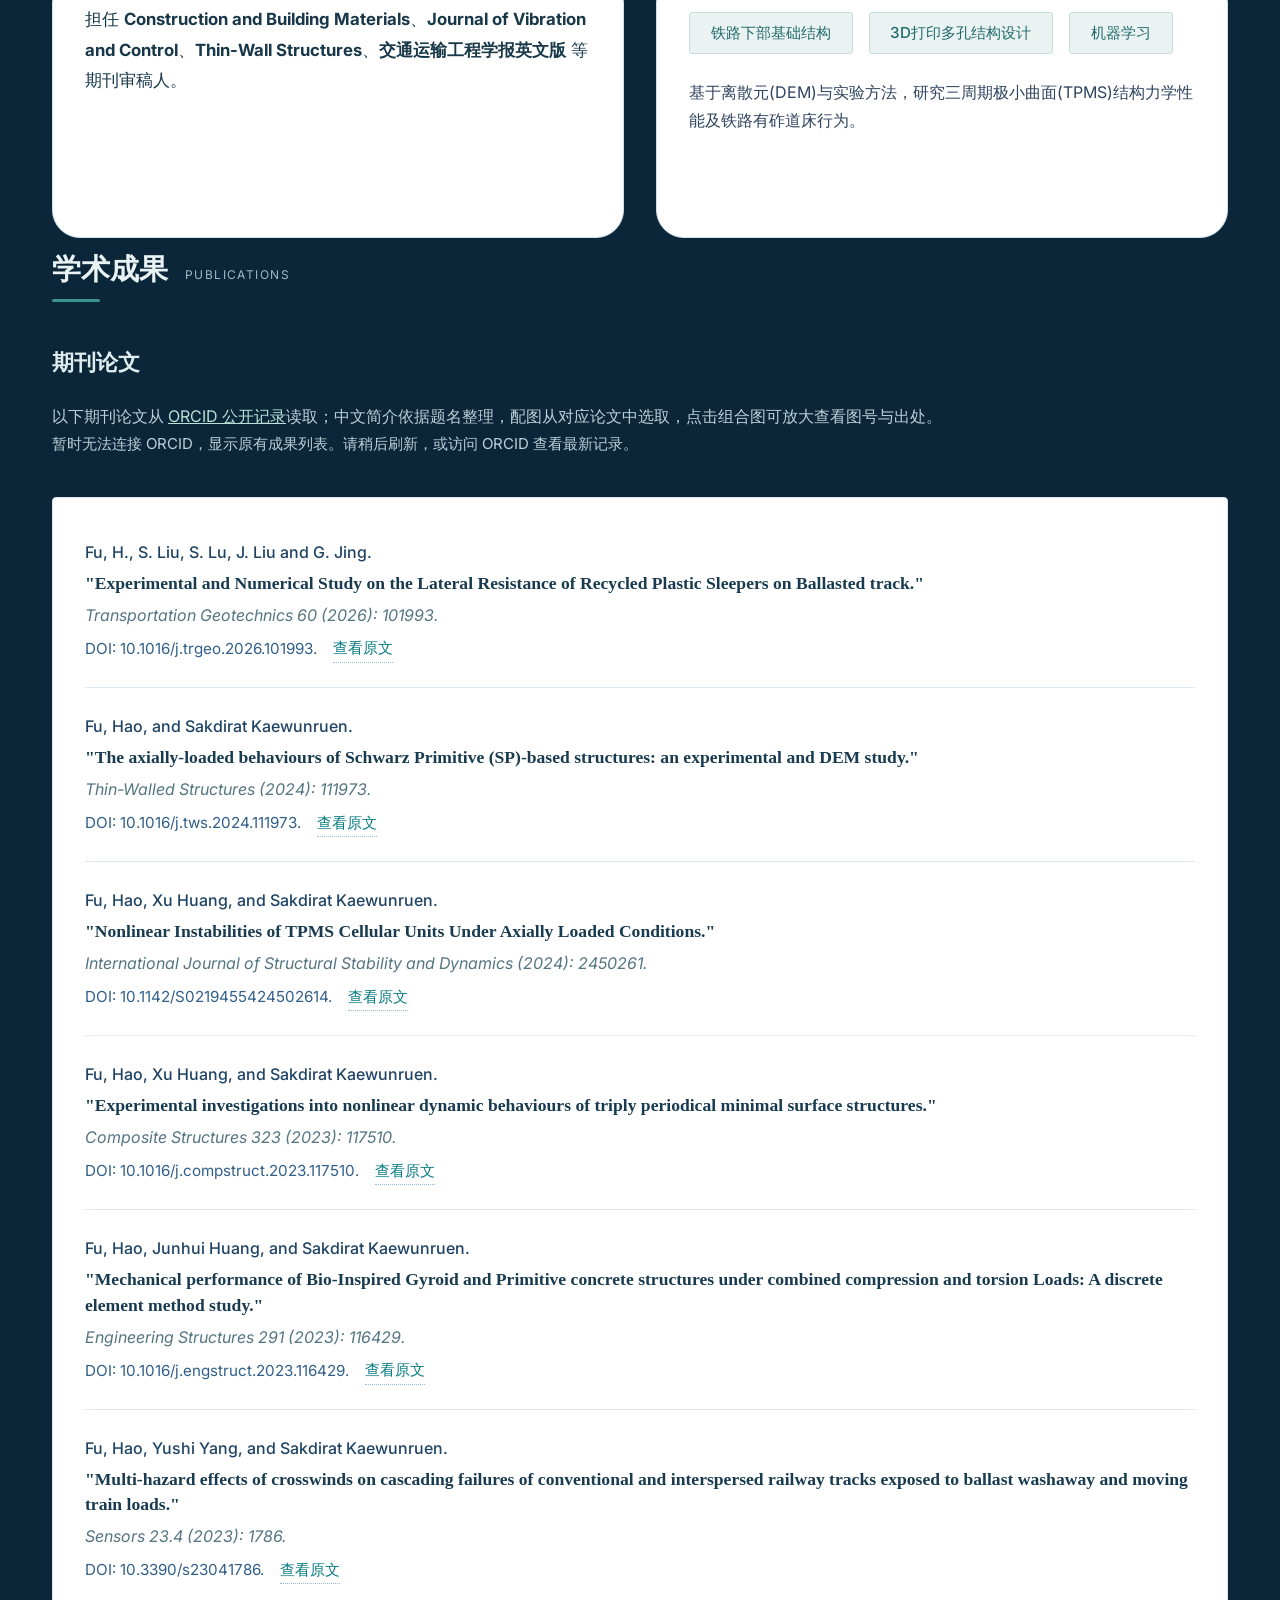
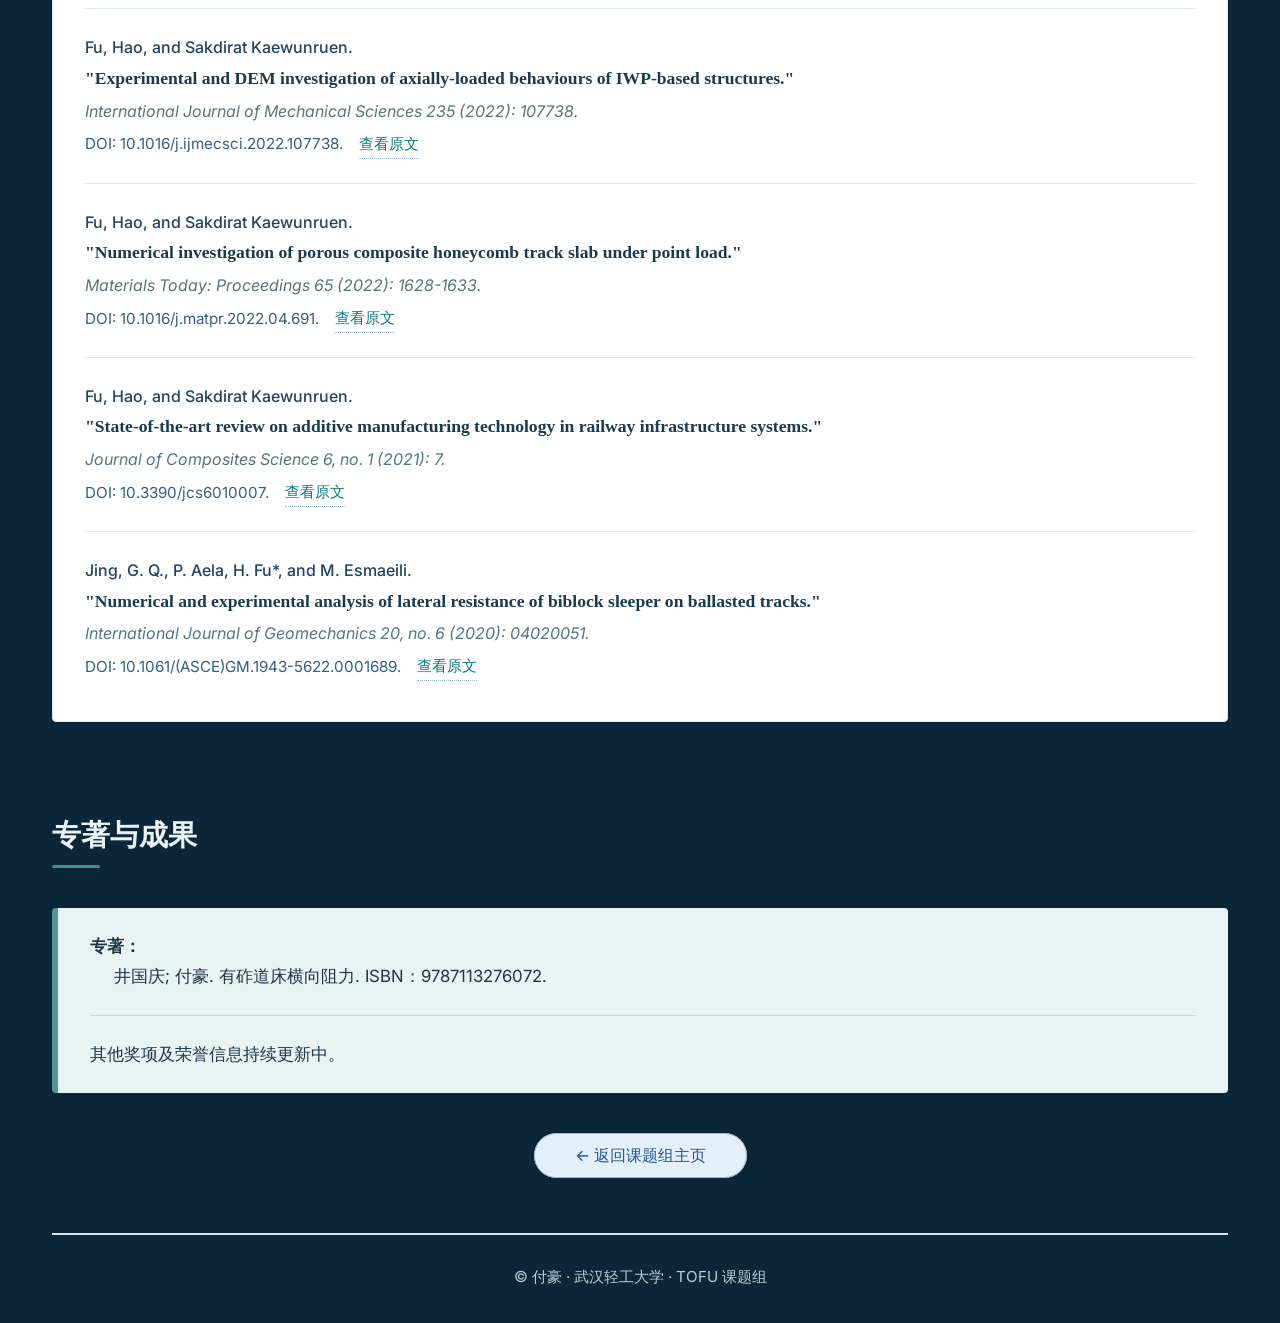
==== commit f95f03f3: "Add original paper montages, railway themes and student photo" ====
--- a/CV/fuhao.html
+++ b/CV/fuhao.html
@@ -312,7 +312,7 @@
     </style>
 <link rel="stylesheet" href="../orcid-works.css">
 </head>
-<body>
+<body class="profile-page">
 
 <header class="site-header"><div class="nav-inner"><a class="brand" href="#top">Hao Fu <span>付豪</span></a><nav aria-label="页面导航"><a href="#about">简介</a><a href="#research">研究</a><a href="#education">经历</a><a href="#publications">论文</a><a href="#contact">联系</a></nav><a class="lab-link" href="../index.html">TOFU 课题组</a></div></header><div class="container" id="top">
     <!-- 顶部导航 -->
@@ -341,6 +341,7 @@
         </div>
     </div>
 
+<div class="profile-research-strip"><div><span>RESEARCH IN FOCUS</span><h2>从铁路基础到结构设计</h2><p>试验与计算相结合，探索基础设施与新型多孔结构的力学行为。</p><a href="#publications">查看研究成果</a></div><img src="../images/papers/p22-montage.jpg" alt="轨枕试验与模拟论文原图组合"><img src="../images/papers/p21-montage.jpg" alt="TPMS 结构试验与模拟论文原图组合"></div>
     <!-- 联系方式卡片 -->
     <div class="contact-card" id="contact">
         <div class="contact-item"><span>✉️</span> <a href="mailto:haofu@whpu.edu.cn">haofu@whpu.edu.cn</a></div>
@@ -391,7 +392,7 @@
 
     <!-- 论文列表 -->
     <h3 style="font-size: 1.4rem; font-weight: 600; color: #002a50; margin: 1.5rem 0 1rem;">期刊论文</h3>
-    <div data-orcid-works><p class="orcid-intro">以下期刊论文从 <a class="orcid-header-link" href="https://orcid.org/0000-0003-1262-8113" target="_blank" rel="noopener noreferrer">ORCID 公开记录</a>读取；中文简介依据题名整理，已核实的配图来自对应论文；尚未核实的原图标为待补充。</p><p class="orcid-status" role="status">正在读取 ORCID 公开成果；如连接不可用，将显示原有列表。</p><div class="orcid-list"></div></div><div class="papers-list" data-orcid-fallback>
+    <div data-orcid-works><p class="orcid-intro">以下期刊论文从 <a class="orcid-header-link" href="https://orcid.org/0000-0003-1262-8113" target="_blank" rel="noopener noreferrer">ORCID 公开记录</a>读取；中文简介依据题名整理，配图从对应论文中选取，点击组合图可放大查看图号与出处。</p><p class="orcid-status" role="status">正在读取 ORCID 公开成果；如连接不可用，将显示原有列表。</p><div class="orcid-list"></div></div><div class="papers-list" data-orcid-fallback>
         <!-- 1 -->
         <div class="paper-item">
             <div class="paper-authors">Fu, H., S. Liu, S. Lu, J. Liu and G. Jing.</div>
@@ -504,6 +505,7 @@
 @media(max-width:700px){.nav-inner{padding:.8rem 1rem;gap:.8rem;flex-wrap:wrap}.nav-inner nav{order:3;overflow-x:auto;width:100%;gap:1.2rem;margin:0}.lab-link{margin-left:auto}.container{padding:1.2rem}.profile-header{align-items:flex-start;text-align:left;padding:2rem;gap:1.5rem;min-height:0}.profile-avatar{width:125px;height:150px}.profile-info h2{font-size:2.3rem}.profile-info .subtitle{border-top:0;border-left:3px solid #76b7b1;padding:.1rem 0 .1rem .8rem}.contact-card{gap:.4rem}.contact-item{overflow-wrap:anywhere}.exp-item{flex-direction:column}.papers-list{padding:1rem}.section-title{font-size:1.55rem}}
 @media(prefers-reduced-motion:reduce){html{scroll-behavior:auto}}
 </style><script src="../orcid-works.js" defer></script>
+<link rel="stylesheet" href="../site-theme.css">
 </body>
 </html>
 
--- a/site-theme.css
+++ b/site-theme.css
@@ -0,0 +1,5 @@
+:root{--ink:#183849;--teal:#267d80;--gold:#bba465;--paper:#f6faf9;--line:#dce6e8}html{scroll-behavior:smooth;scroll-padding-top:90px}body{background:#0c2639 url('images/railway-hero.jpg') center/cover fixed!important;color:var(--ink);line-height:1.75}body::before{display:block!important;content:'';position:fixed;inset:0;width:100%;height:100%;z-index:-1;background:linear-gradient(140deg,rgba(5,23,39,.94),rgba(14,49,65,.86) 58%,rgba(17,57,66,.92));pointer-events:none}body::after{content:'';position:fixed;inset:0;z-index:-1;pointer-events:none;background-image:linear-gradient(#a6d9d408 1px,transparent 1px),linear-gradient(90deg,#a6d9d408 1px,transparent 1px);background-size:56px 56px}.floating-circles,#particle-canvas,#waveCanvas{display:none!important}.container{max-width:1240px;padding:2rem;margin:auto}.lab-header{min-height:460px;position:relative;background:linear-gradient(90deg,rgba(4,24,41,.9),rgba(5,31,48,.18)),url('images/railway-hero.jpg') center 58%/cover;border:1px solid #bed8df35;border-radius:14px;box-shadow:0 28px 70px #04172577;padding:4rem 3.5rem;overflow:hidden;margin-bottom:1.25rem}.lab-header::after{content:'TOFU RESEARCH GROUP';font:600 .75rem/1.5 Inter,sans-serif;letter-spacing:.22em;color:#b4d4da;position:absolute;top:2rem;left:3.5rem}.lab-name{font-family:Georgia,'Microsoft YaHei',serif;font-size:clamp(2.4rem,5vw,4.2rem);max-width:700px;text-shadow:0 4px 16px #031a2b55}.lab-affiliation{font-size:1.05rem;max-width:600px;color:#deebed;font-weight:400;line-height:1.8}.research-ribbon{display:grid;grid-template-columns:repeat(3,minmax(0,1fr));gap:1rem;margin:0 0 2rem}.research-tile{position:relative;display:block;min-height:220px;overflow:hidden;background:#123748;border:1px solid #c6e0e03b;border-radius:10px;color:white;text-decoration:none}.research-tile img{position:absolute;inset:0;width:100%;height:100%;object-fit:cover;opacity:.4;filter:saturate(.65);transition:transform .3s}.research-tile::after{content:'';position:absolute;inset:0;background:linear-gradient(0deg,#08283af5,#123e4866)}.research-tile>div{position:absolute;z-index:1;bottom:1.3rem;left:1.4rem;right:1rem}.research-tile span{font-size:.68rem;letter-spacing:.14em;color:#a7d9d0}.research-tile h2{font-size:1.35rem;margin:.3rem 0}.research-tile p{font-size:.9rem;color:#d4e4e6}.research-tile:hover img{transform:scale(1.04)}.image-guide{background:rgba(245,251,250,.96);border:1px solid #c6dadf;border-radius:10px;padding:2rem 2.3rem;box-shadow:0 15px 35px #031a2b22;font-size:1rem}.image-guide h4{font-size:1.3rem;margin-bottom:.7rem}.image-guide p{margin:.55rem 0}.image-guide a{color:#176f77}.section-nav{margin:2rem 0;gap:.65rem}.nav-item{background:#e7f3f1;color:#143e4f;border:1px solid #bbd5d4;border-radius:5px;box-shadow:none}.lab-page section{background:rgba(246,250,249,.97);padding:1.8rem 2rem 2.2rem;border:1px solid #d8e6e6;border-radius:12px;margin:1.6rem 0;box-shadow:0 18px 50px #041a2e33}.lab-page section>.section-title{margin:.25rem 0 1.25rem;font-size:1.9rem}.section-title:after{background:#3c9290;width:48px}.member-grid-container{padding-right:0}.member-grid{grid-template-columns:repeat(3,minmax(0,1fr))}.member-card{background:white;border-color:#d5e4e6;border-radius:9px;padding:1.8rem 1.2rem}.member-avatar{border-radius:9px;box-shadow:none;width:110px;height:125px;background:#d6e8e7;color:#2d686f}.member-desc{font-size:.95rem;line-height:1.7}.member-role{border-radius:4px;background:#e9f4f2;color:#2b6970}.orcid-list{grid-template-columns:repeat(2,minmax(0,1fr));gap:1.4rem}.orcid-work{border:1px solid #d4e3e5;box-shadow:0 6px 22px #17465809;border-radius:9px;background:#fff;display:flex;flex-direction:column;overflow:hidden}.orcid-work-body{padding:1.3rem 1.4rem 1.5rem;flex:1;display:flex;flex-direction:column}.orcid-work h3{font:600 1.13rem/1.5 Georgia,serif;color:#153c50;margin:.45rem 0 .6rem}.orcid-meta{font-size:.83rem;line-height:1.6;color:#317c7b}.orcid-summary{font-size:.95rem;line-height:1.8;min-height:0;margin-bottom:.5rem}.orcid-paper-link{margin-top:auto;padding-top:.7rem;align-self:flex-start}.paper-figure{background:#f0f5f6;border-bottom:1px solid #dde7e9}.montage-button{position:relative;display:block;border:0;padding:0;width:100%;background:#edf3f4;cursor:zoom-in}.paper-figure .montage-button img{display:block;width:100%;height:auto;aspect-ratio:4/3;object-fit:contain;transition:filter .2s}.montage-zoom{position:absolute;bottom:.7rem;right:.7rem;border-radius:4px;background:#103449e6;color:#fff;font:500 .78rem/1.5 Inter,'Microsoft YaHei',sans-serif;padding:.3rem .55rem;opacity:.94}.montage-button:hover img{filter:brightness(.97)}.paper-figure figcaption{display:flex;align-items:center;justify-content:space-between;gap:.5rem;flex-wrap:wrap;padding:.6rem .9rem;font-size:.78rem;color:#52707d}.figure-index{font:500 .75rem Inter,sans-serif;letter-spacing:.01em}.author-version{font-size:.72rem;border:1px solid #c6d9dc;padding:0 .3rem}.figure-unavailable{display:block;min-height:80px;padding:1.2rem;color:#617d88;font-size:.9rem}.figure-viewer{padding:1.6rem;border:1px solid #b9d0d7;border-radius:10px;max-width:min(1180px,94vw);width:94vw;max-height:94vh;margin:auto;color:#1b3e50;background:#f8fbfb;box-shadow:0 30px 100px #061e3b66}.figure-viewer::backdrop{background:#031726dc;backdrop-filter:blur(5px)}.figure-viewer h2{max-width:90%;font:600 1.15rem/1.5 Georgia,serif;margin:.3rem 0 1rem}.figure-viewer>img{display:block;width:100%;height:auto;max-height:70vh;object-fit:contain}.figure-viewer>p{font-size:.85rem;line-height:1.7;margin:.7rem 0}.figure-viewer>a{color:#166b74;font-size:.9rem}.viewer-close{position:absolute;right:1rem;top:1rem;min-height:36px;padding:.35rem .75rem;border:1px solid #b6cdd4;border-radius:4px;background:white;color:#254f61;cursor:pointer}.montage-button:focus-visible,.research-tile:focus-visible{outline:3px solid #d6ba70;outline-offset:3px}.lab-page .footer{color:#bdd6de;border-color:#61819150}.site-header{background:#0a273be8;border-color:#72909b44}.site-header .brand{color:#f0f8f8}.site-header .brand span,.site-header .nav-inner nav a,.site-header .lab-link{color:#bdd6dd}.site-header .lab-link{border-color:#6f949d}.profile-header{min-height:400px;padding:3rem;border-radius:12px;box-shadow:0 24px 60px #02182755;background:linear-gradient(90deg,#08283ded,#0b3246af 65%,#0d40514a),url('images/railway-hero.jpg') center/cover;border:1px solid #9cc3ce40}.profile-info h2{font-size:3.3rem}.profile-avatar{border:4px solid #d9eeecdd;box-shadow:0 15px 45px #03182c77}.profile-research-strip{display:grid;grid-template-columns:1.3fr 1fr 1fr;gap:1rem;padding:1.4rem;margin:-1rem 0 2rem;background:#11384c;border:1px solid #7fa8b344;border-radius:10px;color:white;align-items:center;overflow:hidden}.profile-research-strip>div{padding:.5rem .8rem}.profile-research-strip span{font-size:.65rem;letter-spacing:.15em;color:#9ed0ce}.profile-research-strip h2{font-size:1.3rem;margin:.6rem 0}.profile-research-strip p{font-size:.9rem;color:#c3d9de;line-height:1.7}.profile-research-strip a{display:inline-block;color:#e5f4ef;font-size:.9rem;margin-top:.7rem;text-underline-offset:4px}.profile-research-strip img{width:100%;aspect-ratio:4/3;object-fit:contain;border-radius:5px;background:#f4f8f8}.profile-page .section-title{color:#e9f3f4}.profile-page .section-title small{color:#9cbbc5}.profile-page .orcid-intro,.profile-page .orcid-status{color:#b8d1d9}.profile-page .orcid-header-link{color:#b9e1d8}.profile-page .footer{color:#b8ced6}.profile-page .contact-card,.profile-page .exp-grid{background:#f8fcfb;border-color:#d2e3e7}.profile-page .honor-box{background:#e8f3f2}.profile-page .orcid-work .orcid-meta{color:#317c7b}.profile-page .orcid-work .orcid-summary{color:#425b68}.profile-page .profile-info .subtitle{color:#dcebea}.profile-page .eyebrow{color:#9bd1cb}body:has(.figure-viewer[open]){overflow:hidden}
+@media(max-width:850px){.research-ribbon{gap:.7rem}.research-tile{min-height:200px}.research-tile>div{left:1rem}.research-tile h2{font-size:1.1rem}.member-grid{grid-template-columns:repeat(auto-fit,minmax(220px,1fr))}.profile-research-strip{grid-template-columns:1fr 1fr}.profile-research-strip>div{grid-column:1/-1}.profile-research-strip h2{margin:.2rem 0}.profile-research-strip>div p{display:inline}.profile-research-strip>div a{margin-left:1rem}}
+@media(max-width:640px){.container{padding:1rem}.lab-header{min-height:370px;padding:4rem 1.7rem 2rem;background-position:65% center}.lab-header::after{top:1.5rem;left:1.7rem;font-size:.65rem}.lab-name{font-size:2.6rem}.lab-affiliation{font-size:.95rem}.research-ribbon{grid-template-columns:1fr}.research-tile{min-height:155px}.research-tile img{object-position:center 40%}.research-tile>div{bottom:1rem;left:1.2rem}.research-tile h2{font-size:1.25rem}.research-tile p{font-size:.85rem}.image-guide{padding:1.5rem}.lab-page section{padding:1.3rem 1rem;margin:1.2rem 0}.lab-page section>.section-title{font-size:1.6rem}.orcid-list{grid-template-columns:1fr}.orcid-work h3{font-size:1.1rem}.orcid-work-body{padding:1.1rem 1.2rem}.profile-header{padding:2rem;gap:1.3rem}.profile-info h2{font-size:2.6rem}.profile-research-strip{padding:.8rem;gap:.6rem}.profile-research-strip>div{padding:.6rem}.profile-research-strip>div p{display:block}.profile-research-strip>div a{margin-left:0}.figure-viewer{padding:1rem}.figure-viewer h2{font-size:.95rem;max-width:84%}.viewer-close{font-size:.85rem;right:.65rem;top:.65rem}.figure-viewer>img{max-height:65vh}.paper-figure figcaption{font-size:.75rem}}
+@media(prefers-reduced-motion:reduce){html{scroll-behavior:auto}.research-tile img{transition:none}}
+.profile-page .container>h3{color:#dfedef!important}
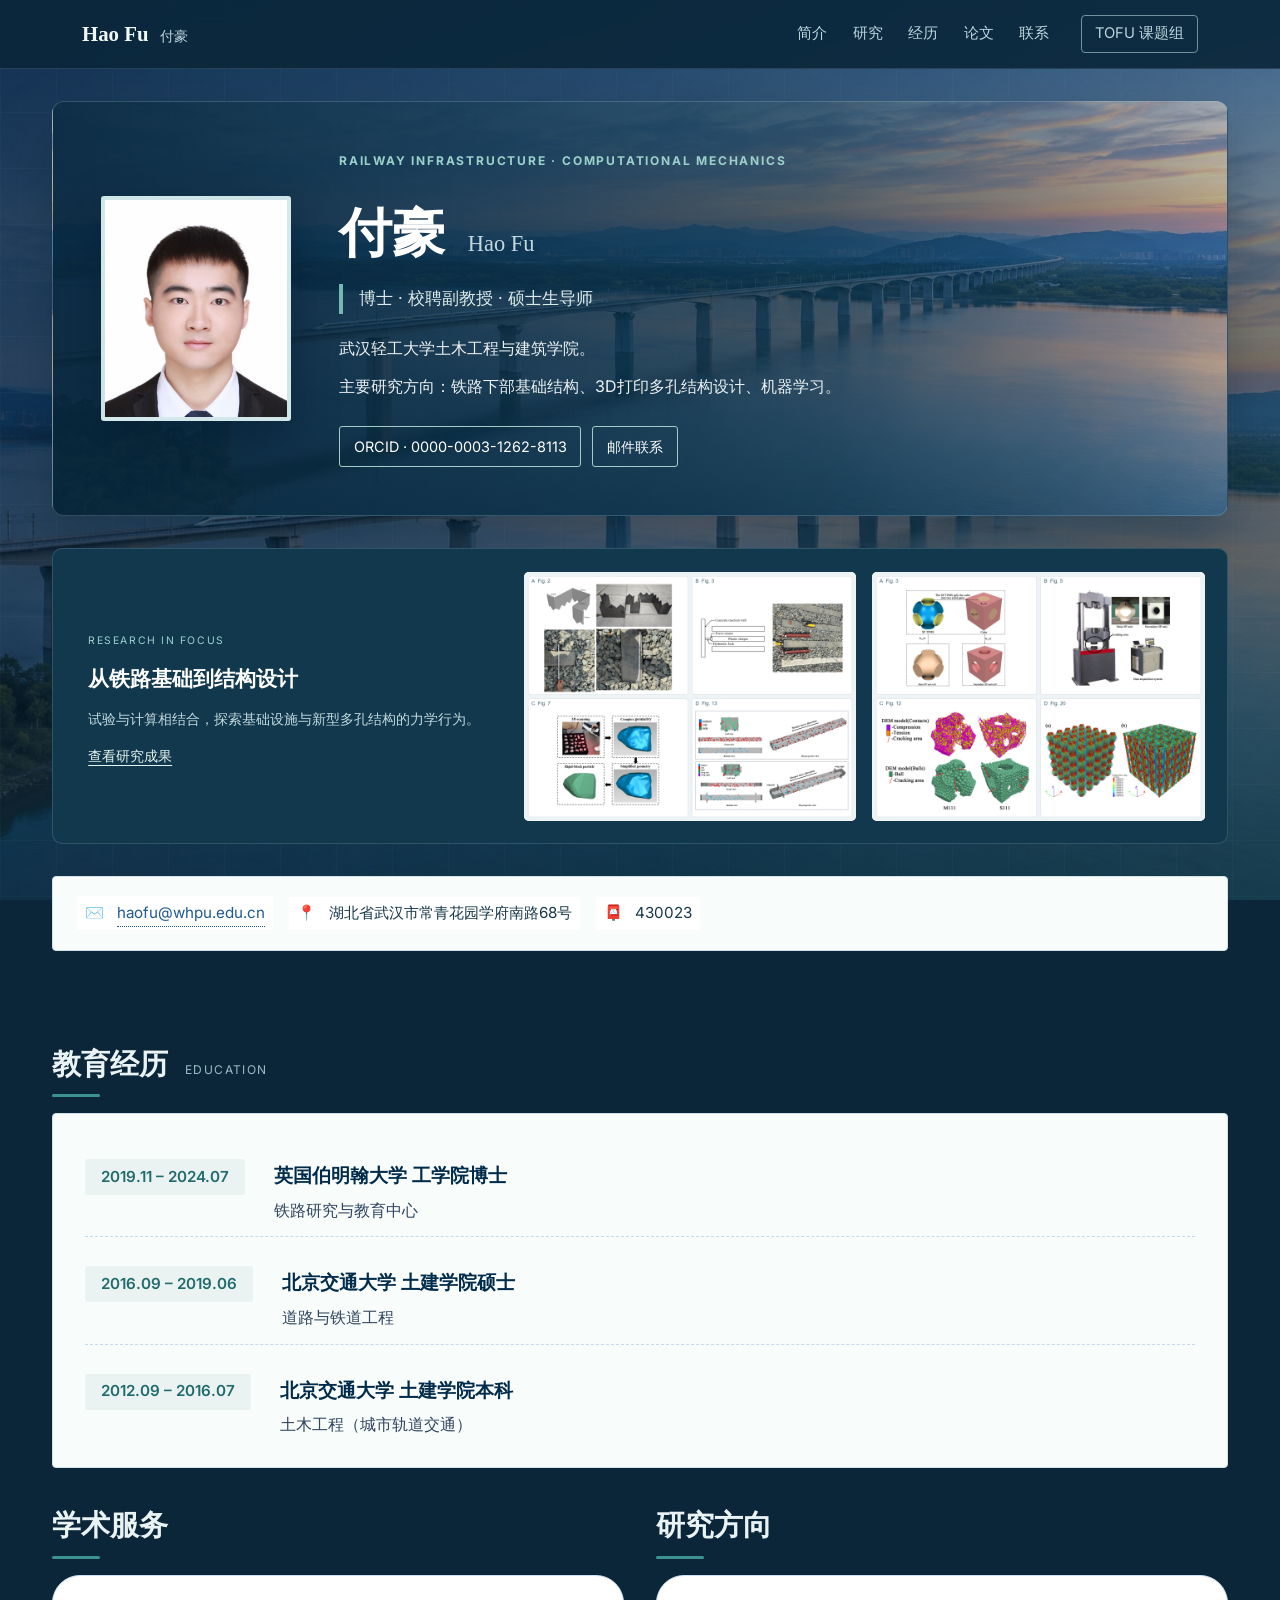
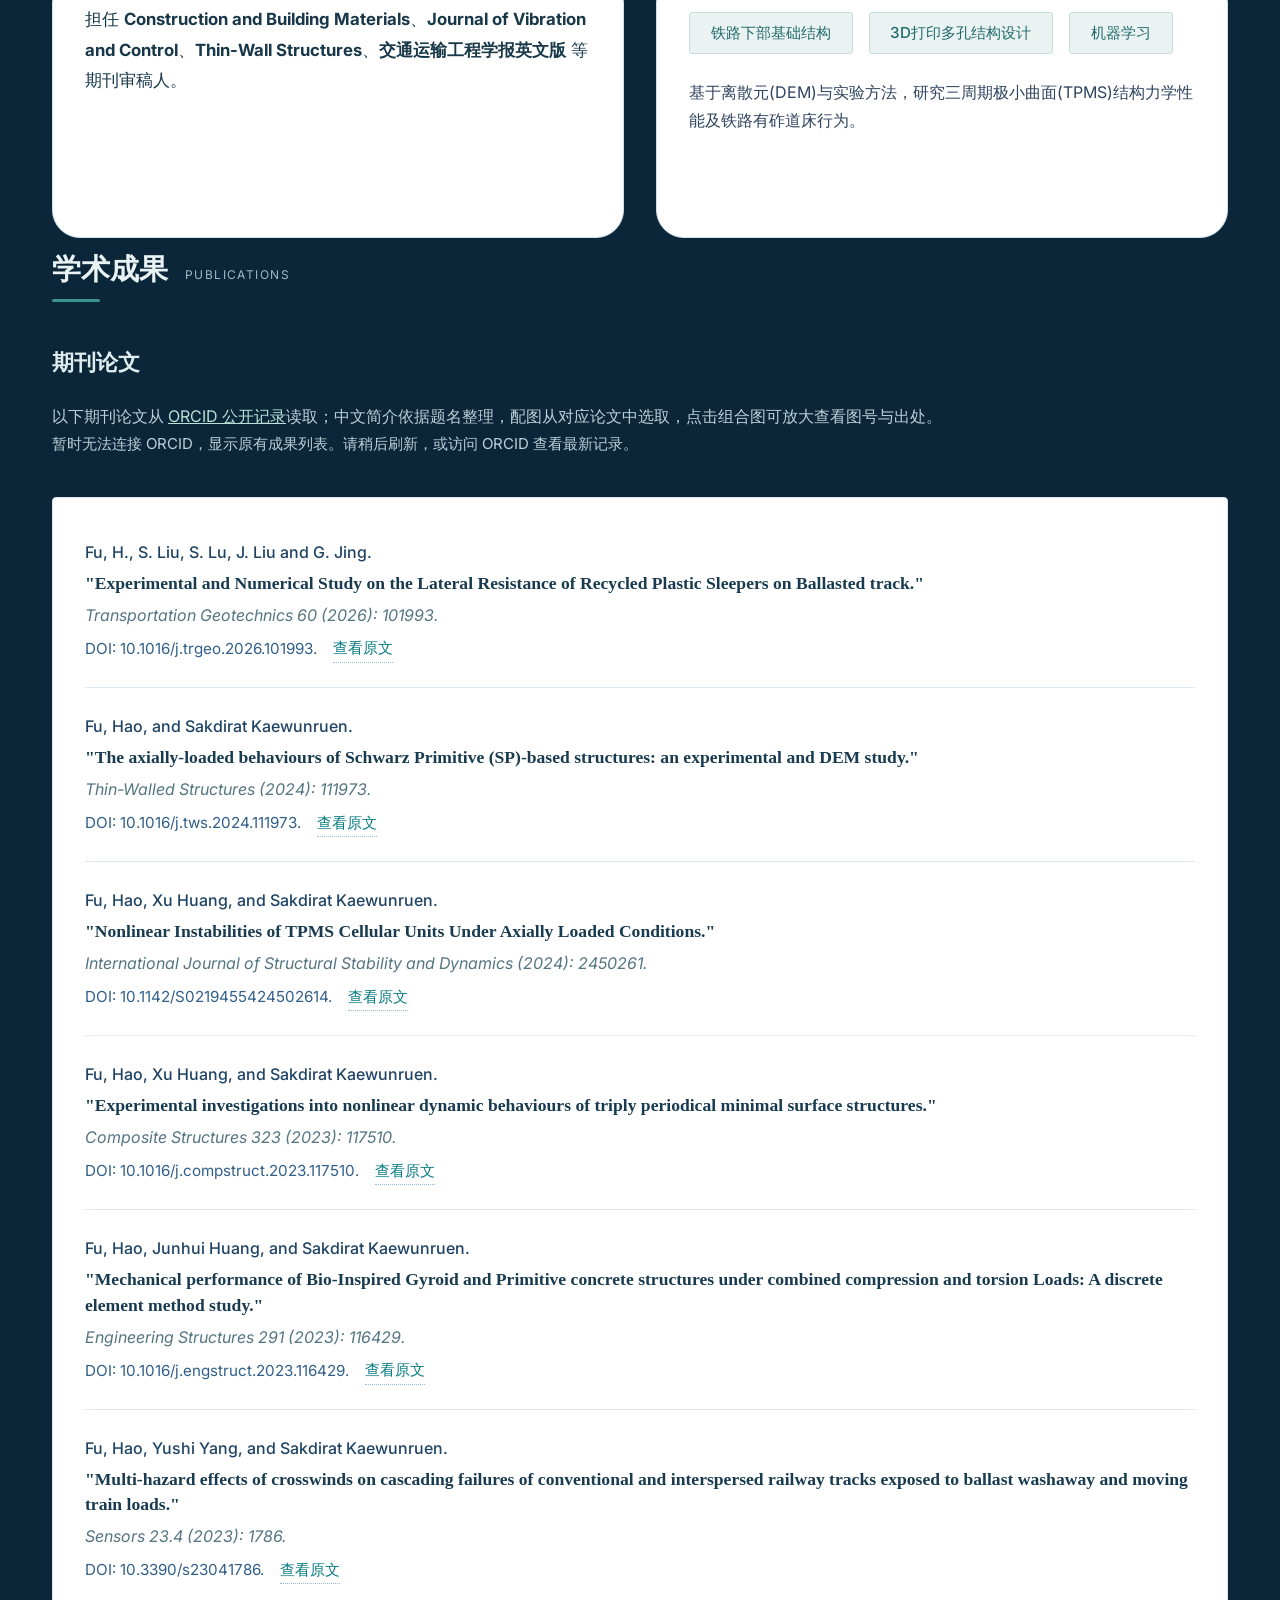
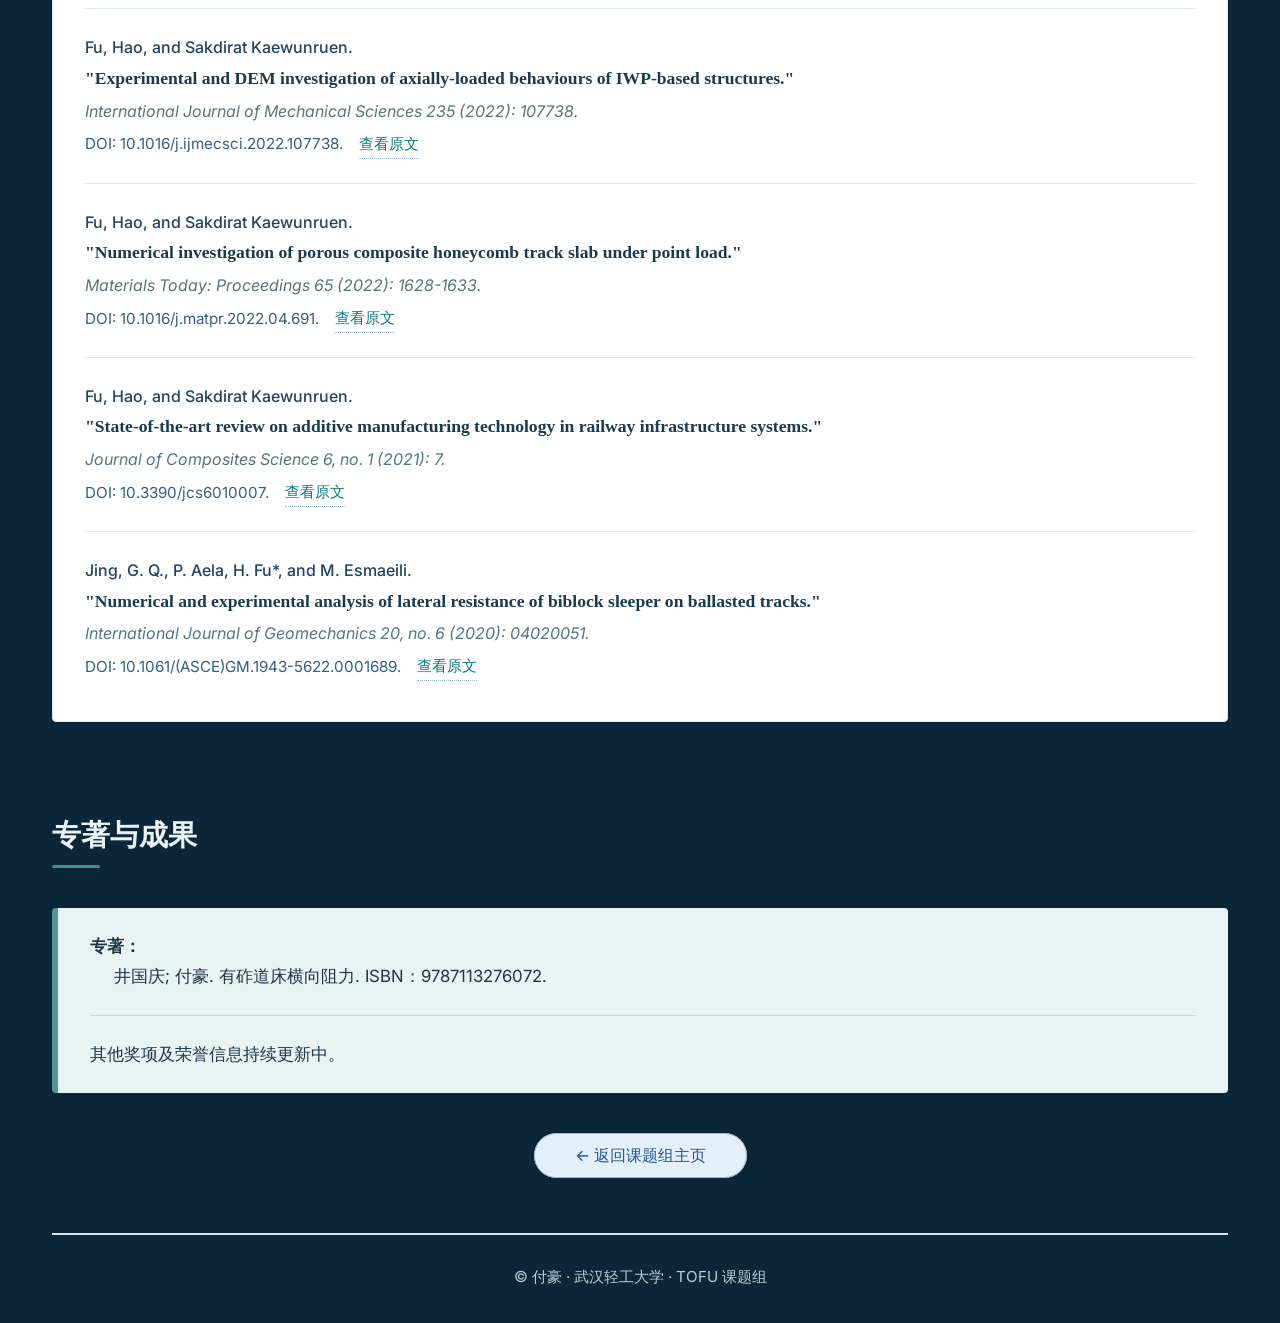
==== commit 74703391: "Fix header edge artifacts and restore interactive pointer ripples" ====
--- a/CV/fuhao.html
+++ b/CV/fuhao.html
@@ -506,6 +506,7 @@
 @media(prefers-reduced-motion:reduce){html{scroll-behavior:auto}}
 </style><script src="../orcid-works.js" defer></script>
 <link rel="stylesheet" href="../site-theme.css">
+<script src="../pointer-effects.js" defer></script>
 </body>
 </html>
 
--- a/site-theme.css
+++ b/site-theme.css
@@ -1,5 +1,13 @@
-:root{--ink:#183849;--teal:#267d80;--gold:#bba465;--paper:#f6faf9;--line:#dce6e8}html{scroll-behavior:smooth;scroll-padding-top:90px}body{background:#0c2639 url('images/railway-hero.jpg') center/cover fixed!important;color:var(--ink);line-height:1.75}body::before{display:block!important;content:'';position:fixed;inset:0;width:100%;height:100%;z-index:-1;background:linear-gradient(140deg,rgba(5,23,39,.94),rgba(14,49,65,.86) 58%,rgba(17,57,66,.92));pointer-events:none}body::after{content:'';position:fixed;inset:0;z-index:-1;pointer-events:none;background-image:linear-gradient(#a6d9d408 1px,transparent 1px),linear-gradient(90deg,#a6d9d408 1px,transparent 1px);background-size:56px 56px}.floating-circles,#particle-canvas,#waveCanvas{display:none!important}.container{max-width:1240px;padding:2rem;margin:auto}.lab-header{min-height:460px;position:relative;background:linear-gradient(90deg,rgba(4,24,41,.9),rgba(5,31,48,.18)),url('images/railway-hero.jpg') center 58%/cover;border:1px solid #bed8df35;border-radius:14px;box-shadow:0 28px 70px #04172577;padding:4rem 3.5rem;overflow:hidden;margin-bottom:1.25rem}.lab-header::after{content:'TOFU RESEARCH GROUP';font:600 .75rem/1.5 Inter,sans-serif;letter-spacing:.22em;color:#b4d4da;position:absolute;top:2rem;left:3.5rem}.lab-name{font-family:Georgia,'Microsoft YaHei',serif;font-size:clamp(2.4rem,5vw,4.2rem);max-width:700px;text-shadow:0 4px 16px #031a2b55}.lab-affiliation{font-size:1.05rem;max-width:600px;color:#deebed;font-weight:400;line-height:1.8}.research-ribbon{display:grid;grid-template-columns:repeat(3,minmax(0,1fr));gap:1rem;margin:0 0 2rem}.research-tile{position:relative;display:block;min-height:220px;overflow:hidden;background:#123748;border:1px solid #c6e0e03b;border-radius:10px;color:white;text-decoration:none}.research-tile img{position:absolute;inset:0;width:100%;height:100%;object-fit:cover;opacity:.4;filter:saturate(.65);transition:transform .3s}.research-tile::after{content:'';position:absolute;inset:0;background:linear-gradient(0deg,#08283af5,#123e4866)}.research-tile>div{position:absolute;z-index:1;bottom:1.3rem;left:1.4rem;right:1rem}.research-tile span{font-size:.68rem;letter-spacing:.14em;color:#a7d9d0}.research-tile h2{font-size:1.35rem;margin:.3rem 0}.research-tile p{font-size:.9rem;color:#d4e4e6}.research-tile:hover img{transform:scale(1.04)}.image-guide{background:rgba(245,251,250,.96);border:1px solid #c6dadf;border-radius:10px;padding:2rem 2.3rem;box-shadow:0 15px 35px #031a2b22;font-size:1rem}.image-guide h4{font-size:1.3rem;margin-bottom:.7rem}.image-guide p{margin:.55rem 0}.image-guide a{color:#176f77}.section-nav{margin:2rem 0;gap:.65rem}.nav-item{background:#e7f3f1;color:#143e4f;border:1px solid #bbd5d4;border-radius:5px;box-shadow:none}.lab-page section{background:rgba(246,250,249,.97);padding:1.8rem 2rem 2.2rem;border:1px solid #d8e6e6;border-radius:12px;margin:1.6rem 0;box-shadow:0 18px 50px #041a2e33}.lab-page section>.section-title{margin:.25rem 0 1.25rem;font-size:1.9rem}.section-title:after{background:#3c9290;width:48px}.member-grid-container{padding-right:0}.member-grid{grid-template-columns:repeat(3,minmax(0,1fr))}.member-card{background:white;border-color:#d5e4e6;border-radius:9px;padding:1.8rem 1.2rem}.member-avatar{border-radius:9px;box-shadow:none;width:110px;height:125px;background:#d6e8e7;color:#2d686f}.member-desc{font-size:.95rem;line-height:1.7}.member-role{border-radius:4px;background:#e9f4f2;color:#2b6970}.orcid-list{grid-template-columns:repeat(2,minmax(0,1fr));gap:1.4rem}.orcid-work{border:1px solid #d4e3e5;box-shadow:0 6px 22px #17465809;border-radius:9px;background:#fff;display:flex;flex-direction:column;overflow:hidden}.orcid-work-body{padding:1.3rem 1.4rem 1.5rem;flex:1;display:flex;flex-direction:column}.orcid-work h3{font:600 1.13rem/1.5 Georgia,serif;color:#153c50;margin:.45rem 0 .6rem}.orcid-meta{font-size:.83rem;line-height:1.6;color:#317c7b}.orcid-summary{font-size:.95rem;line-height:1.8;min-height:0;margin-bottom:.5rem}.orcid-paper-link{margin-top:auto;padding-top:.7rem;align-self:flex-start}.paper-figure{background:#f0f5f6;border-bottom:1px solid #dde7e9}.montage-button{position:relative;display:block;border:0;padding:0;width:100%;background:#edf3f4;cursor:zoom-in}.paper-figure .montage-button img{display:block;width:100%;height:auto;aspect-ratio:4/3;object-fit:contain;transition:filter .2s}.montage-zoom{position:absolute;bottom:.7rem;right:.7rem;border-radius:4px;background:#103449e6;color:#fff;font:500 .78rem/1.5 Inter,'Microsoft YaHei',sans-serif;padding:.3rem .55rem;opacity:.94}.montage-button:hover img{filter:brightness(.97)}.paper-figure figcaption{display:flex;align-items:center;justify-content:space-between;gap:.5rem;flex-wrap:wrap;padding:.6rem .9rem;font-size:.78rem;color:#52707d}.figure-index{font:500 .75rem Inter,sans-serif;letter-spacing:.01em}.author-version{font-size:.72rem;border:1px solid #c6d9dc;padding:0 .3rem}.figure-unavailable{display:block;min-height:80px;padding:1.2rem;color:#617d88;font-size:.9rem}.figure-viewer{padding:1.6rem;border:1px solid #b9d0d7;border-radius:10px;max-width:min(1180px,94vw);width:94vw;max-height:94vh;margin:auto;color:#1b3e50;background:#f8fbfb;box-shadow:0 30px 100px #061e3b66}.figure-viewer::backdrop{background:#031726dc;backdrop-filter:blur(5px)}.figure-viewer h2{max-width:90%;font:600 1.15rem/1.5 Georgia,serif;margin:.3rem 0 1rem}.figure-viewer>img{display:block;width:100%;height:auto;max-height:70vh;object-fit:contain}.figure-viewer>p{font-size:.85rem;line-height:1.7;margin:.7rem 0}.figure-viewer>a{color:#166b74;font-size:.9rem}.viewer-close{position:absolute;right:1rem;top:1rem;min-height:36px;padding:.35rem .75rem;border:1px solid #b6cdd4;border-radius:4px;background:white;color:#254f61;cursor:pointer}.montage-button:focus-visible,.research-tile:focus-visible{outline:3px solid #d6ba70;outline-offset:3px}.lab-page .footer{color:#bdd6de;border-color:#61819150}.site-header{background:#0a273be8;border-color:#72909b44}.site-header .brand{color:#f0f8f8}.site-header .brand span,.site-header .nav-inner nav a,.site-header .lab-link{color:#bdd6dd}.site-header .lab-link{border-color:#6f949d}.profile-header{min-height:400px;padding:3rem;border-radius:12px;box-shadow:0 24px 60px #02182755;background:linear-gradient(90deg,#08283ded,#0b3246af 65%,#0d40514a),url('images/railway-hero.jpg') center/cover;border:1px solid #9cc3ce40}.profile-info h2{font-size:3.3rem}.profile-avatar{border:4px solid #d9eeecdd;box-shadow:0 15px 45px #03182c77}.profile-research-strip{display:grid;grid-template-columns:1.3fr 1fr 1fr;gap:1rem;padding:1.4rem;margin:-1rem 0 2rem;background:#11384c;border:1px solid #7fa8b344;border-radius:10px;color:white;align-items:center;overflow:hidden}.profile-research-strip>div{padding:.5rem .8rem}.profile-research-strip span{font-size:.65rem;letter-spacing:.15em;color:#9ed0ce}.profile-research-strip h2{font-size:1.3rem;margin:.6rem 0}.profile-research-strip p{font-size:.9rem;color:#c3d9de;line-height:1.7}.profile-research-strip a{display:inline-block;color:#e5f4ef;font-size:.9rem;margin-top:.7rem;text-underline-offset:4px}.profile-research-strip img{width:100%;aspect-ratio:4/3;object-fit:contain;border-radius:5px;background:#f4f8f8}.profile-page .section-title{color:#e9f3f4}.profile-page .section-title small{color:#9cbbc5}.profile-page .orcid-intro,.profile-page .orcid-status{color:#b8d1d9}.profile-page .orcid-header-link{color:#b9e1d8}.profile-page .footer{color:#b8ced6}.profile-page .contact-card,.profile-page .exp-grid{background:#f8fcfb;border-color:#d2e3e7}.profile-page .honor-box{background:#e8f3f2}.profile-page .orcid-work .orcid-meta{color:#317c7b}.profile-page .orcid-work .orcid-summary{color:#425b68}.profile-page .profile-info .subtitle{color:#dcebea}.profile-page .eyebrow{color:#9bd1cb}body:has(.figure-viewer[open]){overflow:hidden}
+:root{--ink:#183849;--teal:#267d80;--gold:#bba465;--paper:#f6faf9;--line:#dce6e8}html{scroll-behavior:smooth;scroll-padding-top:90px}body{background:#0c2639 url('images/railway-bridge-background.jpg') center/cover fixed!important;color:var(--ink);line-height:1.75}body::before{display:block!important;content:'';position:fixed;inset:0;width:100%;height:100%;z-index:-1;background:linear-gradient(140deg,rgba(5,23,39,.72),rgba(14,49,65,.5) 58%,rgba(17,57,66,.68));pointer-events:none}body::after{content:'';position:fixed;inset:0;z-index:-1;pointer-events:none;background-image:linear-gradient(#a6d9d408 1px,transparent 1px),linear-gradient(90deg,#a6d9d408 1px,transparent 1px);background-size:56px 56px}.floating-circles,#particle-canvas{display:none!important}.container{max-width:1240px;padding:2rem;margin:auto}.lab-header{min-height:460px;position:relative;background:linear-gradient(90deg,rgba(4,24,41,.9),rgba(5,31,48,.18)),url('images/railway-hero.jpg') center 58%/cover;border:1px solid #bed8df35;border-radius:14px;box-shadow:0 28px 70px #04172577;padding:4rem 3.5rem;overflow:hidden;margin-bottom:1.25rem}.lab-header::after{content:'TOFU RESEARCH GROUP';font:600 .75rem/1.5 Inter,sans-serif;letter-spacing:.22em;color:#b4d4da;position:absolute;top:2rem;left:3.5rem}.lab-name{font-family:Georgia,'Microsoft YaHei',serif;font-size:clamp(2.4rem,5vw,4.2rem);max-width:700px;text-shadow:0 4px 16px #031a2b55}.lab-affiliation{font-size:1.05rem;max-width:600px;color:#deebed;font-weight:400;line-height:1.8}.research-ribbon{display:grid;grid-template-columns:repeat(3,minmax(0,1fr));gap:1rem;margin:0 0 2rem}.research-tile{position:relative;display:block;min-height:220px;overflow:hidden;background:#123748;border:1px solid #c6e0e03b;border-radius:10px;color:white;text-decoration:none}.research-tile img{position:absolute;inset:0;width:100%;height:100%;object-fit:cover;opacity:.4;filter:saturate(.65);transition:transform .3s}.research-tile::after{content:'';position:absolute;inset:0;background:linear-gradient(0deg,#08283af5,#123e4866)}.research-tile>div{position:absolute;z-index:1;bottom:1.3rem;left:1.4rem;right:1rem}.research-tile span{font-size:.68rem;letter-spacing:.14em;color:#a7d9d0}.research-tile h2{font-size:1.35rem;margin:.3rem 0}.research-tile p{font-size:.9rem;color:#d4e4e6}.research-tile:hover img{transform:scale(1.04)}.image-guide{background:rgba(245,251,250,.96);border:1px solid #c6dadf;border-radius:10px;padding:2rem 2.3rem;box-shadow:0 15px 35px #031a2b22;font-size:1rem}.image-guide h4{font-size:1.3rem;margin-bottom:.7rem}.image-guide p{margin:.55rem 0}.image-guide a{color:#176f77}.section-nav{margin:2rem 0;gap:.65rem}.nav-item{background:#e7f3f1;color:#143e4f;border:1px solid #bbd5d4;border-radius:5px;box-shadow:none}.lab-page section{background:rgba(246,250,249,.97);padding:1.8rem 2rem 2.2rem;border:1px solid #d8e6e6;border-radius:12px;margin:1.6rem 0;box-shadow:0 18px 50px #041a2e33}.lab-page section>.section-title{margin:.25rem 0 1.25rem;font-size:1.9rem}.section-title:after{background:#3c9290;width:48px}.member-grid-container{padding-right:0}.member-grid{grid-template-columns:repeat(4,minmax(0,1fr))}.member-card{background:white;border-color:#d5e4e6;border-radius:9px;padding:1.8rem 1.2rem}.member-avatar{border-radius:9px;box-shadow:none;width:110px;height:125px;background:#d6e8e7;color:#2d686f}.member-desc{font-size:.95rem;line-height:1.7}.member-role{border-radius:4px;background:#e9f4f2;color:#2b6970}.orcid-list{grid-template-columns:repeat(2,minmax(0,1fr));gap:1.4rem}.orcid-work{border:1px solid #d4e3e5;box-shadow:0 6px 22px #17465809;border-radius:9px;background:#fff;display:flex;flex-direction:column;overflow:hidden}.orcid-work-body{padding:1.3rem 1.4rem 1.5rem;flex:1;display:flex;flex-direction:column}.orcid-work h3{font:600 1.13rem/1.5 Georgia,serif;color:#153c50;margin:.45rem 0 .6rem}.orcid-meta{font-size:.83rem;line-height:1.6;color:#317c7b}.orcid-summary{font-size:.95rem;line-height:1.8;min-height:0;margin-bottom:.5rem}.orcid-paper-link{margin-top:auto;padding-top:.7rem;align-self:flex-start}.paper-figure{background:#f0f5f6;border-bottom:1px solid #dde7e9}.montage-button{position:relative;display:block;border:0;padding:0;width:100%;background:#edf3f4;cursor:zoom-in}.paper-figure .montage-button img{display:block;width:100%;height:auto;aspect-ratio:4/3;object-fit:contain;transition:filter .2s}.montage-zoom{position:absolute;bottom:.7rem;right:.7rem;border-radius:4px;background:#103449e6;color:#fff;font:500 .78rem/1.5 Inter,'Microsoft YaHei',sans-serif;padding:.3rem .55rem;opacity:.94}.montage-button:hover img{filter:brightness(.97)}.paper-figure figcaption{display:flex;align-items:center;justify-content:space-between;gap:.5rem;flex-wrap:wrap;padding:.6rem .9rem;font-size:.78rem;color:#52707d}.figure-index{font:500 .75rem Inter,sans-serif;letter-spacing:.01em}.author-version{font-size:.72rem;border:1px solid #c6d9dc;padding:0 .3rem}.figure-unavailable{display:block;min-height:80px;padding:1.2rem;color:#617d88;font-size:.9rem}.figure-viewer{padding:1.6rem;border:1px solid #b9d0d7;border-radius:10px;max-width:min(1180px,94vw);width:94vw;max-height:94vh;margin:auto;color:#1b3e50;background:#f8fbfb;box-shadow:0 30px 100px #061e3b66}.figure-viewer::backdrop{background:#031726dc;backdrop-filter:blur(5px)}.figure-viewer h2{max-width:90%;font:600 1.15rem/1.5 Georgia,serif;margin:.3rem 0 1rem}.figure-viewer>img{display:block;width:100%;height:auto;max-height:70vh;object-fit:contain}.figure-viewer>p{font-size:.85rem;line-height:1.7;margin:.7rem 0}.figure-viewer>a{color:#166b74;font-size:.9rem}.viewer-close{position:absolute;right:1rem;top:1rem;min-height:36px;padding:.35rem .75rem;border:1px solid #b6cdd4;border-radius:4px;background:white;color:#254f61;cursor:pointer}.montage-button:focus-visible,.research-tile:focus-visible{outline:3px solid #d6ba70;outline-offset:3px}.lab-page .footer{color:#bdd6de;border-color:#61819150}.site-header{background:#0a273be8;border-color:#72909b44}.site-header .brand{color:#f0f8f8}.site-header .brand span,.site-header .nav-inner nav a,.site-header .lab-link{color:#bdd6dd}.site-header .lab-link{border-color:#6f949d}.profile-header{min-height:400px;padding:3rem;border-radius:12px;box-shadow:0 24px 60px #02182755;background:linear-gradient(90deg,#08283ded,#0b3246af 65%,#0d40514a),url('images/railway-bridge-background.jpg') center 64%/cover;border:1px solid #9cc3ce40}.profile-info h2{font-size:3.3rem}.profile-avatar{border:4px solid #d9eeecdd;box-shadow:0 15px 45px #03182c77}.profile-research-strip{display:grid;grid-template-columns:1.3fr 1fr 1fr;gap:1rem;padding:1.4rem;margin:-1rem 0 2rem;background:#11384c;border:1px solid #7fa8b344;border-radius:10px;color:white;align-items:center;overflow:hidden}.profile-research-strip>div{padding:.5rem .8rem}.profile-research-strip span{font-size:.65rem;letter-spacing:.15em;color:#9ed0ce}.profile-research-strip h2{font-size:1.3rem;margin:.6rem 0}.profile-research-strip p{font-size:.9rem;color:#c3d9de;line-height:1.7}.profile-research-strip a{display:inline-block;color:#e5f4ef;font-size:.9rem;margin-top:.7rem;text-underline-offset:4px}.profile-research-strip img{width:100%;aspect-ratio:4/3;object-fit:contain;border-radius:5px;background:#f4f8f8}.profile-page .section-title{color:#e9f3f4}.profile-page .section-title small{color:#9cbbc5}.profile-page .orcid-intro,.profile-page .orcid-status{color:#b8d1d9}.profile-page .orcid-header-link{color:#b9e1d8}.profile-page .footer{color:#b8ced6}.profile-page .contact-card,.profile-page .exp-grid{background:#f8fcfb;border-color:#d2e3e7}.profile-page .honor-box{background:#e8f3f2}.profile-page .orcid-work .orcid-meta{color:#317c7b}.profile-page .orcid-work .orcid-summary{color:#425b68}.profile-page .profile-info .subtitle{color:#dcebea}.profile-page .eyebrow{color:#9bd1cb}body:has(.figure-viewer[open]){overflow:hidden}
+@media(min-width:851px) and (max-width:1100px){.member-grid{grid-template-columns:repeat(2,minmax(0,1fr))}}
 @media(max-width:850px){.research-ribbon{gap:.7rem}.research-tile{min-height:200px}.research-tile>div{left:1rem}.research-tile h2{font-size:1.1rem}.member-grid{grid-template-columns:repeat(auto-fit,minmax(220px,1fr))}.profile-research-strip{grid-template-columns:1fr 1fr}.profile-research-strip>div{grid-column:1/-1}.profile-research-strip h2{margin:.2rem 0}.profile-research-strip>div p{display:inline}.profile-research-strip>div a{margin-left:1rem}}
 @media(max-width:640px){.container{padding:1rem}.lab-header{min-height:370px;padding:4rem 1.7rem 2rem;background-position:65% center}.lab-header::after{top:1.5rem;left:1.7rem;font-size:.65rem}.lab-name{font-size:2.6rem}.lab-affiliation{font-size:.95rem}.research-ribbon{grid-template-columns:1fr}.research-tile{min-height:155px}.research-tile img{object-position:center 40%}.research-tile>div{bottom:1rem;left:1.2rem}.research-tile h2{font-size:1.25rem}.research-tile p{font-size:.85rem}.image-guide{padding:1.5rem}.lab-page section{padding:1.3rem 1rem;margin:1.2rem 0}.lab-page section>.section-title{font-size:1.6rem}.orcid-list{grid-template-columns:1fr}.orcid-work h3{font-size:1.1rem}.orcid-work-body{padding:1.1rem 1.2rem}.profile-header{padding:2rem;gap:1.3rem}.profile-info h2{font-size:2.6rem}.profile-research-strip{padding:.8rem;gap:.6rem}.profile-research-strip>div{padding:.6rem}.profile-research-strip>div p{display:block}.profile-research-strip>div a{margin-left:0}.figure-viewer{padding:1rem}.figure-viewer h2{font-size:.95rem;max-width:84%}.viewer-close{font-size:.85rem;right:.65rem;top:.65rem}.figure-viewer>img{max-height:65vh}.paper-figure figcaption{font-size:.75rem}}
 @media(prefers-reduced-motion:reduce){html{scroll-behavior:auto}.research-tile img{transition:none}}
 .profile-page .container>h3{color:#dfedef!important}
+
+.member-name a{font-size:1.05rem;line-height:1.5}.member-name a small{font-size:.86rem;font-weight:500}
+
+/* The header has an opaque image: avoid backdrop-blur edge artifacts. */
+.lab-header{border:0;backdrop-filter:none;-webkit-backdrop-filter:none;background-clip:border-box;isolation:isolate;box-shadow:0 28px 70px #04172577,inset 0 0 0 1px #bed8df18}
+#pointer-effects{display:block;position:fixed;inset:0;width:100%;height:100%;pointer-events:none;z-index:9999}
+@media print{#pointer-effects{display:none}}
